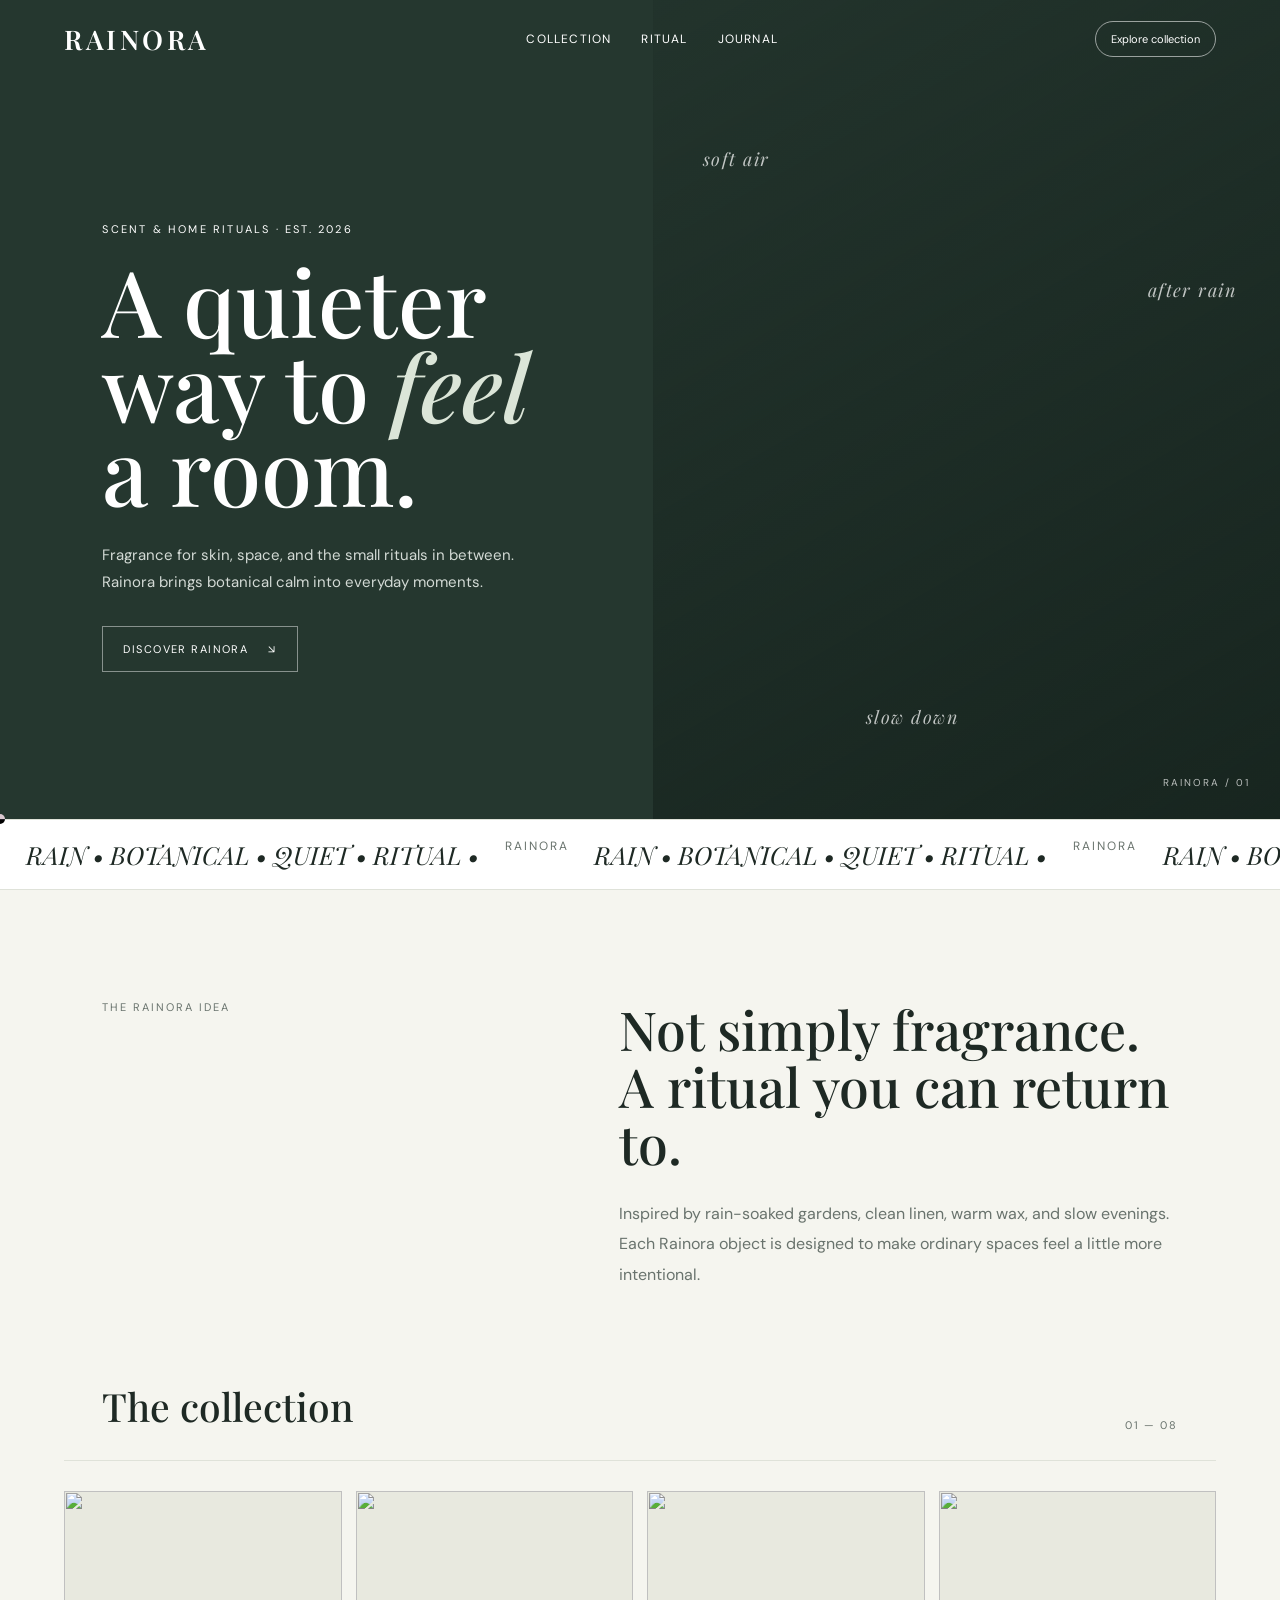
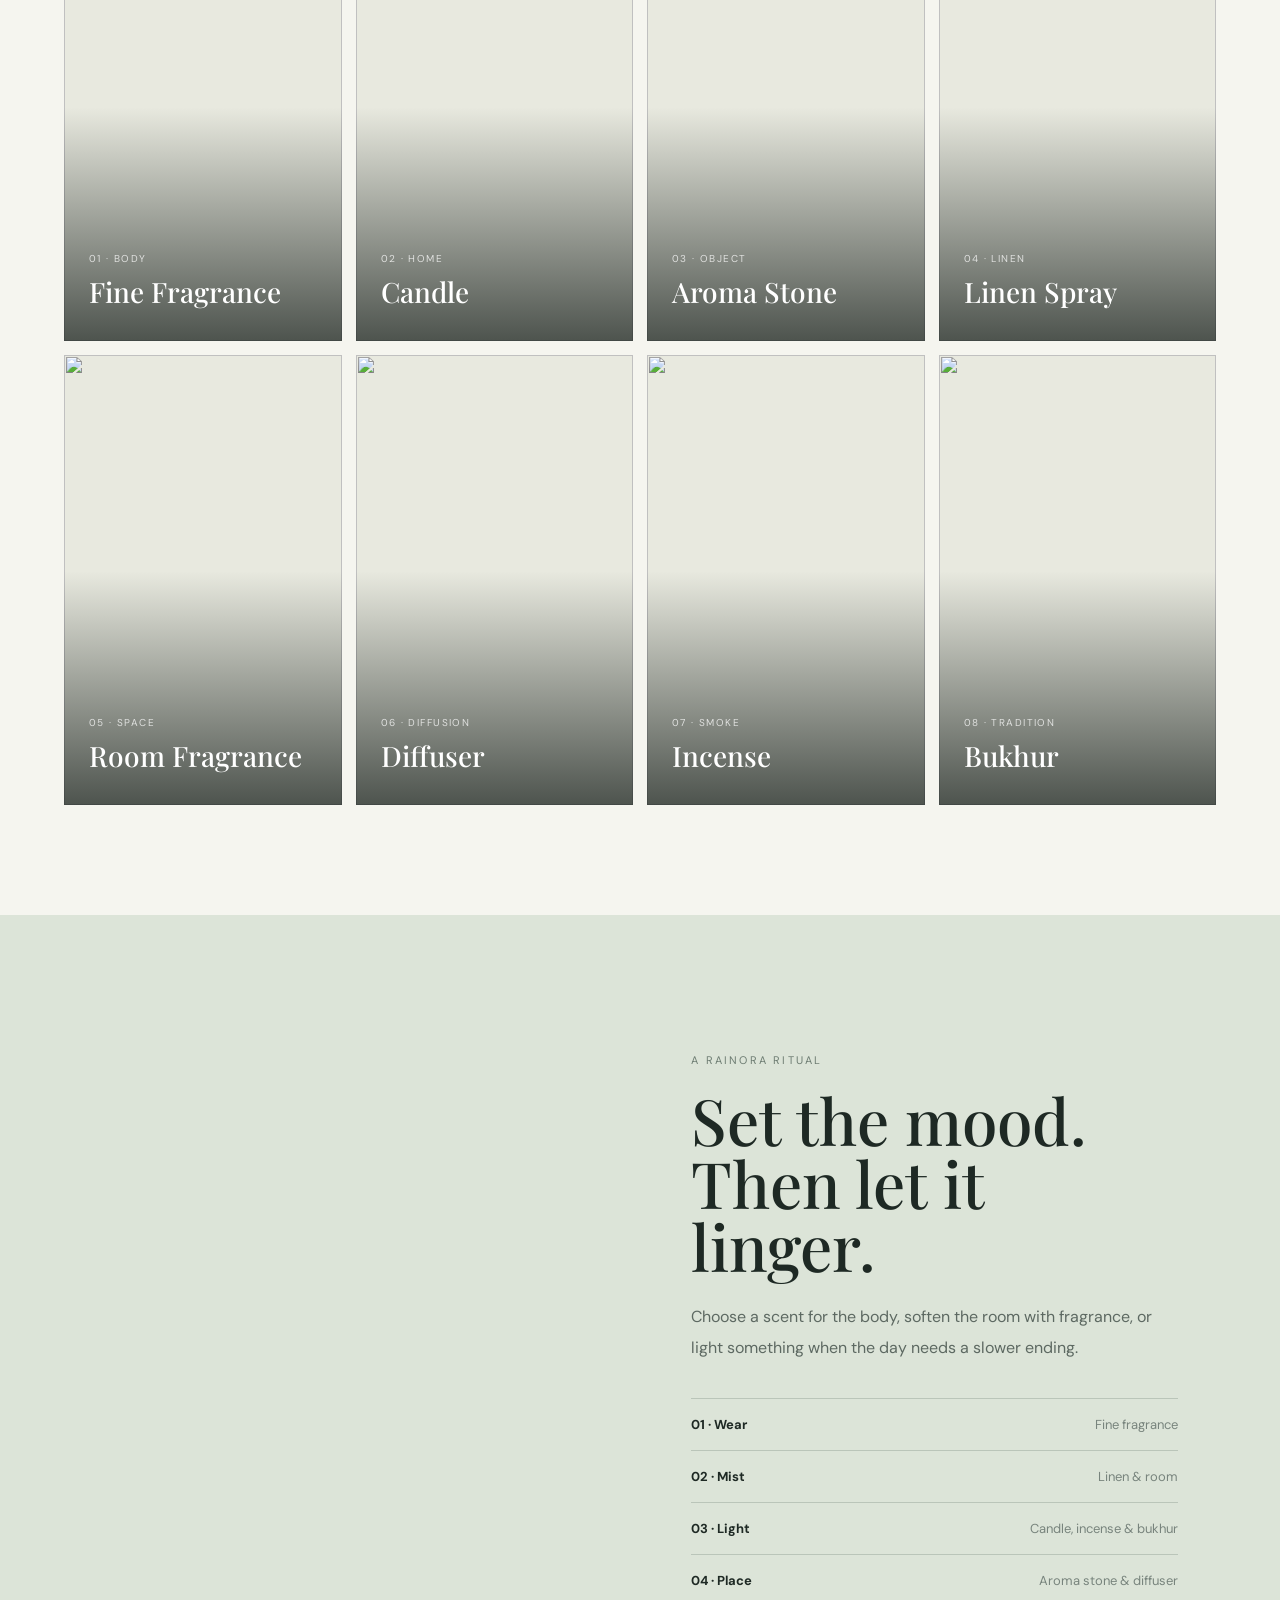
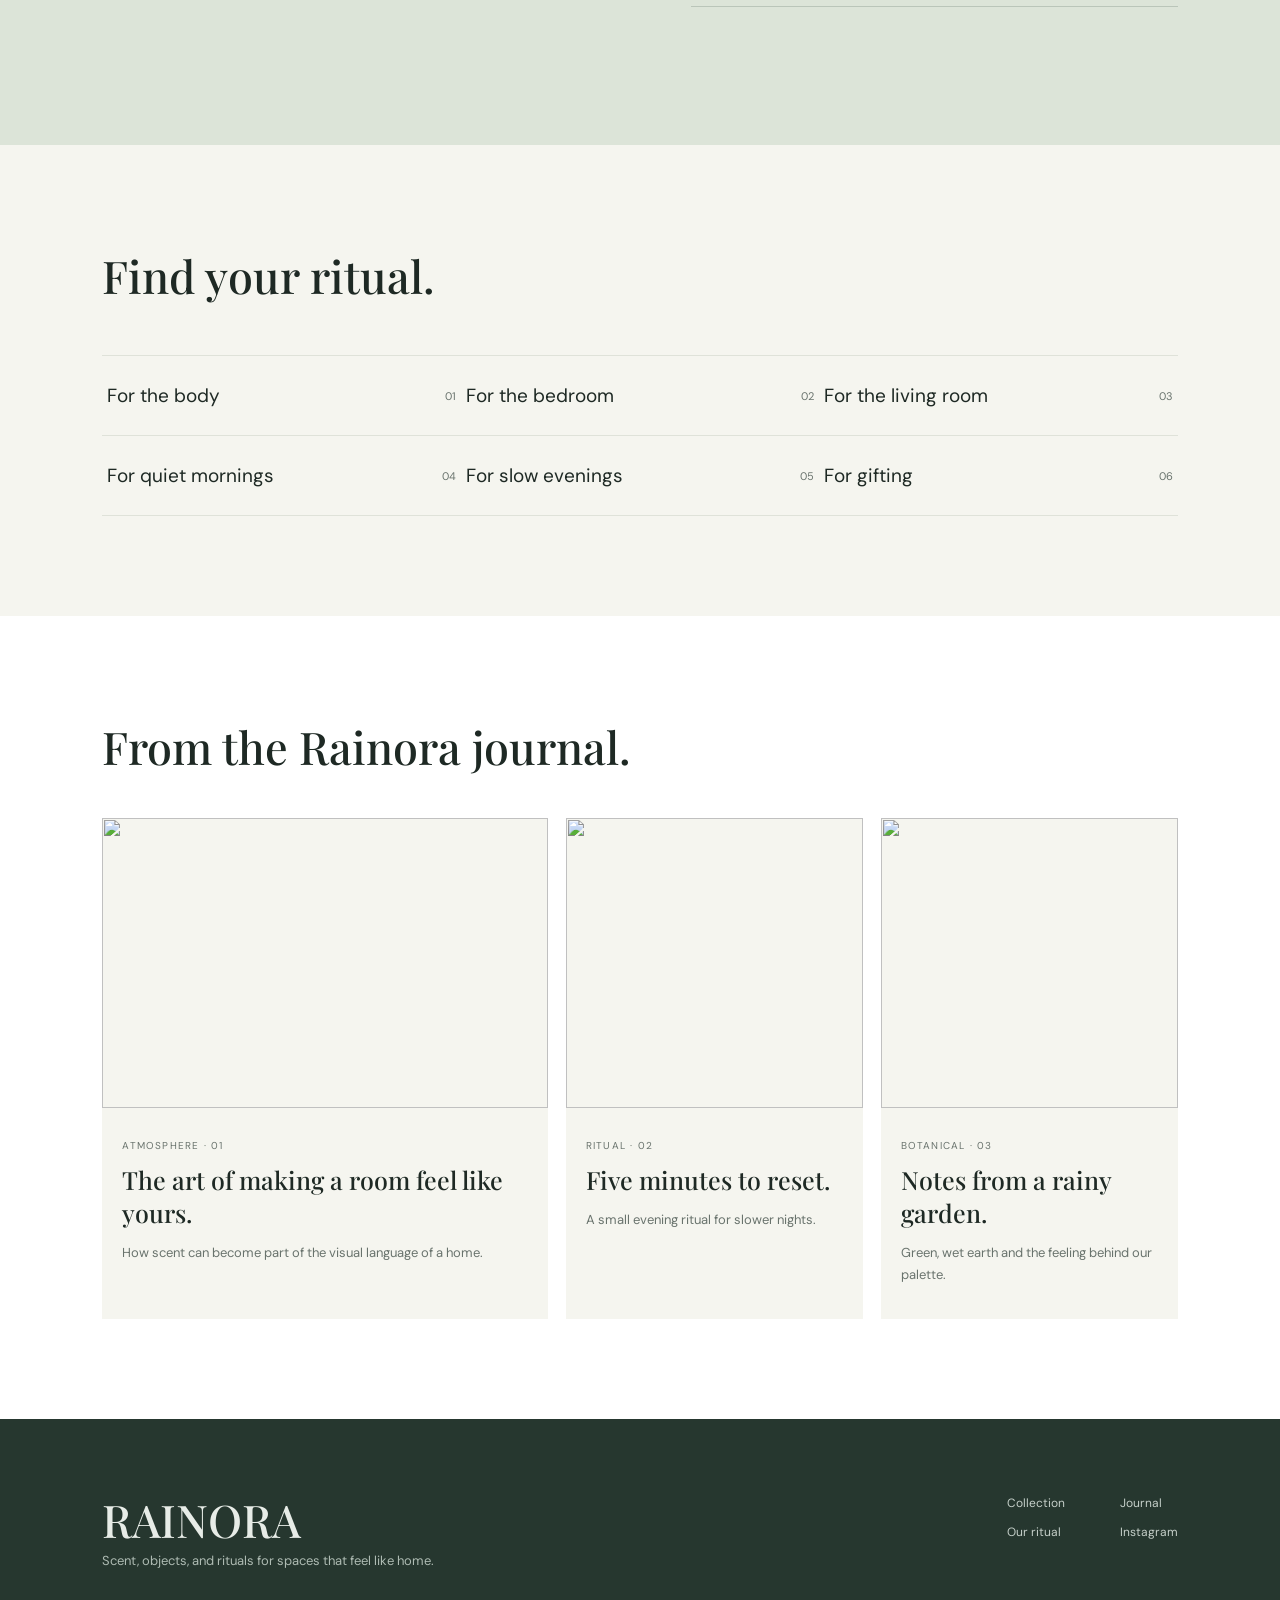
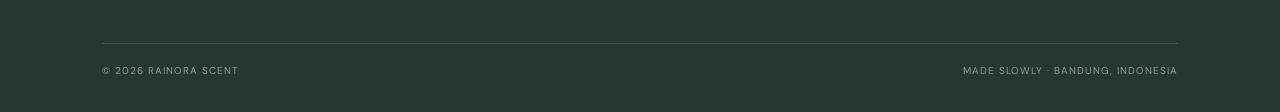
==== index.html @ 57d14a7c "Add playful scroll and reveal animations" ====
<!doctype html>
<html lang="id">
<head>
<meta charset="utf-8">
<meta name="viewport" content="width=device-width,initial-scale=1">
<title>RAINORA — Scent & Home Rituals</title>
<meta name="description" content="Rainora creates fragrance and home rituals inspired by rain, botanicals, and quiet moments.">
<link rel="preconnect" href="https://fonts.googleapis.com">
<link rel="preconnect" href="https://fonts.gstatic.com" crossorigin>
<link href="https://fonts.googleapis.com/css2?family=DM+Sans:wght@400;500;600&family=Playfair+Display:ital,wght@0,500;0,600;1,500&display=swap" rel="stylesheet">
<style>
:root{--ink:#1e2924;--muted:#69736d;--paper:#f5f5ef;--line:#dfe2d9;--sage:#dce4d8;--deep:#33463d}
*{box-sizing:border-box}html{scroll-behavior:smooth}body{margin:0;background:var(--paper);color:var(--ink);font-family:"DM Sans",sans-serif}a{color:inherit;text-decoration:none}.nav{height:78px;padding:0 5vw;display:flex;align-items:center;justify-content:space-between;position:absolute;top:0;width:100%;z-index:5;color:#fff}.logo{font:600 27px "Playfair Display",serif;letter-spacing:.13em}.links{display:flex;gap:30px;font-size:12px;letter-spacing:.1em;text-transform:uppercase}.bag{border:1px solid rgba(255,255,255,.55);padding:10px 15px;border-radius:999px;font-size:11px}.hero{min-height:91vh;display:grid;grid-template-columns:1.02fr .98fr;background:#25372f;color:#fff;overflow:hidden}.hero-copy{padding:155px 8vw 80px;display:flex;flex-direction:column;justify-content:center;position:relative}.eyebrow{font-size:11px;letter-spacing:.2em;text-transform:uppercase;opacity:.7;margin-bottom:22px}.hero h1{font:500 clamp(52px,7.2vw,108px)/.92 "Playfair Display",serif;margin:0;max-width:760px}.hero h1 em{font-style:italic;color:#dbe5d8}.hero p{max-width:450px;color:#d3dad5;line-height:1.8;font-size:15px;margin:30px 0}.cta{display:inline-flex;align-items:center;gap:20px;width:max-content;padding:15px 20px;border:1px solid rgba(255,255,255,.45);font-size:11px;letter-spacing:.13em;text-transform:uppercase}.hero-art{min-height:650px;background:linear-gradient(150deg,rgba(18,30,25,.15),rgba(18,30,25,.7)),url("https://images.unsplash.com/photo-1515377905703-c4788e51af15?auto=format&fit=crop&w=1400&q=85") center/cover;position:relative}.hero-art:after{content:"RAINORA / 01";position:absolute;right:30px;bottom:30px;font-size:10px;letter-spacing:.2em;opacity:.7}.intro{padding:110px 8vw 90px;display:grid;grid-template-columns:1fr 1.35fr;gap:8vw}.intro .label{font-size:11px;letter-spacing:.18em;text-transform:uppercase;color:var(--muted)}.intro h2{font:500 clamp(35px,4.2vw,61px)/1.06 "Playfair Display",serif;margin:0}.intro p{font-size:16px;line-height:1.9;color:var(--muted);max-width:650px;margin:28px 0 0}.products{padding:0 5vw 110px}.section-head{display:flex;justify-content:space-between;align-items:end;padding:0 3vw 28px;border-bottom:1px solid var(--line);margin-bottom:30px}.section-head h2{font:500 39px "Playfair Display",serif;margin:0}.section-head span{font-size:11px;color:var(--muted);letter-spacing:.15em;text-transform:uppercase}.grid{display:grid;grid-template-columns:repeat(4,1fr);gap:14px}.card{min-height:450px;position:relative;overflow:hidden;background:#e8e9df}.card img{width:100%;height:100%;object-fit:cover;display:block;transition:transform .6s}.card:hover img{transform:scale(1.04)}.card .shade{position:absolute;inset:0;background:linear-gradient(transparent 48%,rgba(18,26,22,.72))}.card-info{position:absolute;bottom:0;padding:25px;color:#fff;width:100%}.card-info small{font-size:10px;letter-spacing:.14em;text-transform:uppercase;opacity:.75}.card-info h3{font:500 28px "Playfair Display",serif;margin:6px 0}.ritual{background:var(--sage);padding:115px 8vw;display:grid;grid-template-columns:1fr 1fr;gap:8vw;align-items:center}.ritual-art{height:600px;background:url("https://images.unsplash.com/photo-1603006905003-be475563bc59?auto=format&fit=crop&w=1100&q=85") center/cover}.ritual-copy .eyebrow{color:var(--deep);opacity:.65}.ritual h2{font:500 clamp(42px,5vw,70px)/.98 "Playfair Display",serif;margin:0 0 25px}.ritual p{color:#5d6962;line-height:1.9;max-width:470px}.ritual-list{margin-top:35px;border-top:1px solid rgba(51,70,61,.2)}.ritual-list div{display:flex;justify-content:space-between;padding:17px 0;border-bottom:1px solid rgba(51,70,61,.2);font-size:13px}.ritual-list span{color:#78847d}.categories{padding:100px 8vw}.categories h2{font:500 45px "Playfair Display",serif;margin:0 0 50px}.catgrid{display:grid;grid-template-columns:repeat(3,1fr);border-top:1px solid var(--line)}.cat{padding:27px 5px;border-bottom:1px solid var(--line);font-size:19px;display:flex;justify-content:space-between}.cat small{font:11px "DM Sans";color:var(--muted);align-self:center}.journal{padding:100px 8vw;background:#fff}.journal h2{font:500 45px "Playfair Display",serif;margin:0 0 42px}.stories{display:grid;grid-template-columns:1.5fr 1fr 1fr;gap:18px}.story{background:var(--paper)}.story img{width:100%;height:290px;object-fit:cover}.story div{padding:20px}.story small{color:var(--muted);font-size:10px;letter-spacing:.12em;text-transform:uppercase}.story h3{font:500 25px "Playfair Display",serif;margin:9px 0}.story p{font-size:13px;line-height:1.7;color:var(--muted)}footer{background:#26372f;color:#e7ece7;padding:70px 8vw 35px}.foot-top{display:flex;justify-content:space-between;gap:30px}.foot-logo{font:500 45px "Playfair Display",serif}.foot-note{max-width:360px;color:#aebbb3;font-size:13px;line-height:1.8}.foot-links{display:flex;gap:55px;font-size:12px;line-height:2.4;color:#c6d0ca}.copyright{border-top:1px solid rgba(255,255,255,.15);margin-top:70px;padding-top:20px;color:#8e9d95;font-size:10px;letter-spacing:.1em;text-transform:uppercase;display:flex;justify-content:space-between}
@media(max-width:850px){.links{display:none}.hero{grid-template-columns:1fr}.hero-art{min-height:50vh}.hero-copy{padding:130px 7vw 70px}.intro,.ritual{grid-template-columns:1fr;gap:45px}.grid{grid-template-columns:1fr 1fr}.card{min-height:390px}.ritual{padding:80px 7vw}.ritual-art{height:430px}.catgrid{grid-template-columns:1fr 1fr}.stories{grid-template-columns:1fr}.foot-top{flex-direction:column}.copyright{flex-direction:column;gap:8px}}
@media(max-width:520px){.grid,.catgrid{grid-template-columns:1fr}.card{min-height:470px}.hero h1{font-size:57px}.intro{padding:80px 7vw}.products,.categories,.journal{padding-left:7vw;padding-right:7vw}.section-head h2,.categories h2,.journal h2{font-size:34px}}

/* motion layer */
body{overflow-x:hidden}
.reveal{opacity:0;transform:translateY(55px);transition:opacity .9s cubic-bezier(.22,1,.36,1),transform 1s cubic-bezier(.22,1,.36,1)}
.reveal.is-visible{opacity:1;transform:none}
.hero-copy>*{opacity:0;transform:translateY(35px)}
.hero-copy.is-loaded>*{opacity:1;transform:none;transition:opacity 1s cubic-bezier(.22,1,.36,1),transform 1s cubic-bezier(.22,1,.36,1)}
.hero-copy.is-loaded .eyebrow{transition-delay:.05s}.hero-copy.is-loaded h1{transition-delay:.15s}.hero-copy.is-loaded p{transition-delay:.28s}.hero-copy.is-loaded .cta{transition-delay:.4s}
.hero-art{transform:scale(1.08);transition:transform 1.8s cubic-bezier(.16,1,.3,1)}
.hero-art.is-loaded{transform:scale(1)}
.hero-art:before{content:"";position:absolute;inset:0;background:var(--deep);transform:translateY(0);z-index:2;transition:transform 1.2s cubic-bezier(.77,0,.18,1)}
.hero-art.is-loaded:before{transform:translateY(-100%)}
.float-word{position:absolute;z-index:3;font:italic 18px "Playfair Display",serif;letter-spacing:.08em;opacity:.72;pointer-events:none;animation:drift 7s ease-in-out infinite}
.float-word.one{left:8%;top:18%}.float-word.two{right:7%;top:34%;animation-delay:-2.2s}.float-word.three{left:34%;bottom:11%;animation-delay:-4s}
@keyframes drift{0%,100%{transform:translate3d(0,0,0) rotate(-4deg)}50%{transform:translate3d(14px,-18px,0) rotate(4deg)}}
.section-head,.categories h2,.journal h2{will-change:transform}
.card{transition:transform .6s cubic-bezier(.22,1,.36,1)}
.card:hover{transform:translateY(-8px) rotate(-.35deg)}
.card:nth-child(2n):hover{transform:translateY(-8px) rotate(.35deg)}
.card-info h3{transition:transform .5s cubic-bezier(.22,1,.36,1)}.card:hover .card-info h3{transform:translateX(7px)}
.marquee{overflow:hidden;white-space:nowrap;border-top:1px solid var(--line);border-bottom:1px solid var(--line);padding:18px 0;background:#fff}
.marquee-track{display:inline-flex;min-width:max-content;animation:marquee 24s linear infinite}
.marquee span{font:italic 25px "Playfair Display",serif;padding:0 26px}
.marquee b{font:12px "DM Sans";letter-spacing:.16em;color:var(--muted)}
@keyframes marquee{to{transform:translateX(-50%)}}
.cursor-dot{position:fixed;width:10px;height:10px;border-radius:50%;background:#fff;mix-blend-mode:difference;pointer-events:none;z-index:9999;transform:translate(-50%,-50%);transition:width .2s,height .2s;display:none}
@media(min-width:900px){.cursor-dot{display:block}}
@media(prefers-reduced-motion:reduce){*,*:before,*:after{animation-duration:.01ms!important;animation-iteration-count:1!important;scroll-behavior:auto!important;transition-duration:.01ms!important}}
</style>
</head>
<body>
<header class="nav">
<a class="logo" href="#">RAINORA</a>
<nav class="links"><a href="#collection">Collection</a><a href="#ritual">Ritual</a><a href="#journal">Journal</a></nav>
<a class="bag" href="#collection">Explore collection</a>
</header>

<main>
<section class="hero">
<div class="hero-copy">
<div class="eyebrow">Scent & Home Rituals · Est. 2026</div>
<h1>A quieter way to <em>feel</em> a room.</h1>
<p>Fragrance for skin, space, and the small rituals in between. Rainora brings botanical calm into everyday moments.</p>
<a class="cta" href="#collection">Discover Rainora <span>↘</span></a>
</div>
<div class="hero-art"><span class="float-word one">soft air</span><span class="float-word two">after rain</span><span class="float-word three">slow down</span></div>
</section>

<div class="cursor-dot"></div>
<div class="marquee"><div class="marquee-track"><span>RAIN • BOTANICAL • QUIET • RITUAL • </span><b>RAINORA</b><span>RAIN • BOTANICAL • QUIET • RITUAL • </span><b>RAINORA</b><span>RAIN • BOTANICAL • QUIET • RITUAL • </span><b>RAINORA</b></div></div>
<section class="intro reveal">
<div class="label">The Rainora idea</div>
<div>
<h2>Not simply fragrance. A ritual you can return to.</h2>
<p>Inspired by rain-soaked gardens, clean linen, warm wax, and slow evenings. Each Rainora object is designed to make ordinary spaces feel a little more intentional.</p>
</div>
</section>

<section class="products reveal" id="collection">
<div class="section-head"><h2>The collection</h2><span>01 — 08</span></div>
<div class="grid">
<article class="card"><img src="https://images.unsplash.com/photo-1594035910387-fea47794261f?auto=format&fit=crop&w=900&q=85"><div class="shade"></div><div class="card-info"><small>01 · Body</small><h3>Fine Fragrance</h3></div></article>
<article class="card"><img src="https://images.unsplash.com/photo-1603006905003-be475563bc59?auto=format&fit=crop&w=900&q=85"><div class="shade"></div><div class="card-info"><small>02 · Home</small><h3>Candle</h3></div></article>
<article class="card"><img src="https://images.unsplash.com/photo-1602523961358-f9f03dd557db?auto=format&fit=crop&w=900&q=85"><div class="shade"></div><div class="card-info"><small>03 · Object</small><h3>Aroma Stone</h3></div></article>
<article class="card"><img src="https://images.unsplash.com/photo-1608571423902-eed4a5ad8108?auto=format&fit=crop&w=900&q=85"><div class="shade"></div><div class="card-info"><small>04 · Linen</small><h3>Linen Spray</h3></div></article>
<article class="card"><img src="https://images.unsplash.com/photo-1618221195710-dd6b41faaea6?auto=format&fit=crop&w=900&q=85"><div class="shade"></div><div class="card-info"><small>05 · Space</small><h3>Room Fragrance</h3></div></article>
<article class="card"><img src="https://images.unsplash.com/photo-1603905179139-db12ab535f4a?auto=format&fit=crop&w=900&q=85"><div class="shade"></div><div class="card-info"><small>06 · Diffusion</small><h3>Diffuser</h3></div></article>
<article class="card"><img src="https://images.unsplash.com/photo-1602874801006-e26d7c95b8a6?auto=format&fit=crop&w=900&q=85"><div class="shade"></div><div class="card-info"><small>07 · Smoke</small><h3>Incense</h3></div></article>
<article class="card"><img src="https://images.unsplash.com/photo-1603905179139-db12ab535f4a?auto=format&fit=crop&w=900&q=85"><div class="shade"></div><div class="card-info"><small>08 · Tradition</small><h3>Bukhur</h3></div></article>
</div>
</section>

<section class="ritual reveal" id="ritual">
<div class="ritual-art"></div>
<div class="ritual-copy">
<div class="eyebrow">A Rainora ritual</div>
<h2>Set the mood. Then let it linger.</h2>
<p>Choose a scent for the body, soften the room with fragrance, or light something when the day needs a slower ending.</p>
<div class="ritual-list">
<div><strong>01 · Wear</strong><span>Fine fragrance</span></div>
<div><strong>02 · Mist</strong><span>Linen & room</span></div>
<div><strong>03 · Light</strong><span>Candle, incense & bukhur</span></div>
<div><strong>04 · Place</strong><span>Aroma stone & diffuser</span></div>
</div>
</div>
</section>

<section class="categories reveal">
<h2>Find your ritual.</h2>
<div class="catgrid">
<a class="cat" href="#collection">For the body <small>01</small></a>
<a class="cat" href="#collection">For the bedroom <small>02</small></a>
<a class="cat" href="#collection">For the living room <small>03</small></a>
<a class="cat" href="#collection">For quiet mornings <small>04</small></a>
<a class="cat" href="#collection">For slow evenings <small>05</small></a>
<a class="cat" href="#collection">For gifting <small>06</small></a>
</div>
</section>

<section class="journal reveal" id="journal">
<h2>From the Rainora journal.</h2>
<div class="stories">
<article class="story"><img src="https://images.unsplash.com/photo-1494438639946-1ebd1d20bf85?auto=format&fit=crop&w=1100&q=85"><div><small>Atmosphere · 01</small><h3>The art of making a room feel like yours.</h3><p>How scent can become part of the visual language of a home.</p></div></article>
<article class="story"><img src="https://images.unsplash.com/photo-1513506003901-1e6a229e2d15?auto=format&fit=crop&w=800&q=85"><div><small>Ritual · 02</small><h3>Five minutes to reset.</h3><p>A small evening ritual for slower nights.</p></div></article>
<article class="story"><img src="https://images.unsplash.com/photo-1519710164239-da123dc03ef4?auto=format&fit=crop&w=800&q=85"><div><small>Botanical · 03</small><h3>Notes from a rainy garden.</h3><p>Green, wet earth and the feeling behind our palette.</p></div></article>
</div>
</section>
</main>

<footer>
<div class="foot-top">
<div><div class="foot-logo">RAINORA</div><div class="foot-note">Scent, objects, and rituals for spaces that feel like home.</div></div>
<div class="foot-links"><div><a href="#collection">Collection</a><br><a href="#ritual">Our ritual</a></div><div><a href="#journal">Journal</a><br><a href="#">Instagram</a></div></div>
</div>
<div class="copyright"><span>© 2026 Rainora Scent</span><span>Made slowly · Bandung, Indonesia</span></div>
</footer>
<script>
const heroCopy=document.querySelector('.hero-copy'),heroArt=document.querySelector('.hero-art');
requestAnimationFrame(()=>{heroCopy.classList.add('is-loaded');heroArt.classList.add('is-loaded')});
const observer=new IntersectionObserver(entries=>entries.forEach(e=>{if(e.isIntersecting){e.target.classList.add('is-visible');observer.unobserve(e.target)}}),{threshold:.14});
document.querySelectorAll('.reveal').forEach(el=>observer.observe(el));
const dot=document.querySelector('.cursor-dot');
if(dot){window.addEventListener('pointermove',e=>{dot.style.left=e.clientX+'px';dot.style.top=e.clientY+'px'});document.querySelectorAll('a,.card').forEach(el=>{el.addEventListener('mouseenter',()=>{dot.style.width='28px';dot.style.height='28px'});el.addEventListener('mouseleave',()=>{dot.style.width='10px';dot.style.height='10px'})})}
const hero=document.querySelector('.hero');
window.addEventListener('scroll',()=>{const y=Math.min(window.scrollY,700);hero.style.backgroundPosition='center '+(y*.08)+'px';document.querySelectorAll('.hero-art').forEach(el=>el.style.backgroundPosition='center '+(50+y*.025)+'%')},{passive:true});
</script></body>
</html>
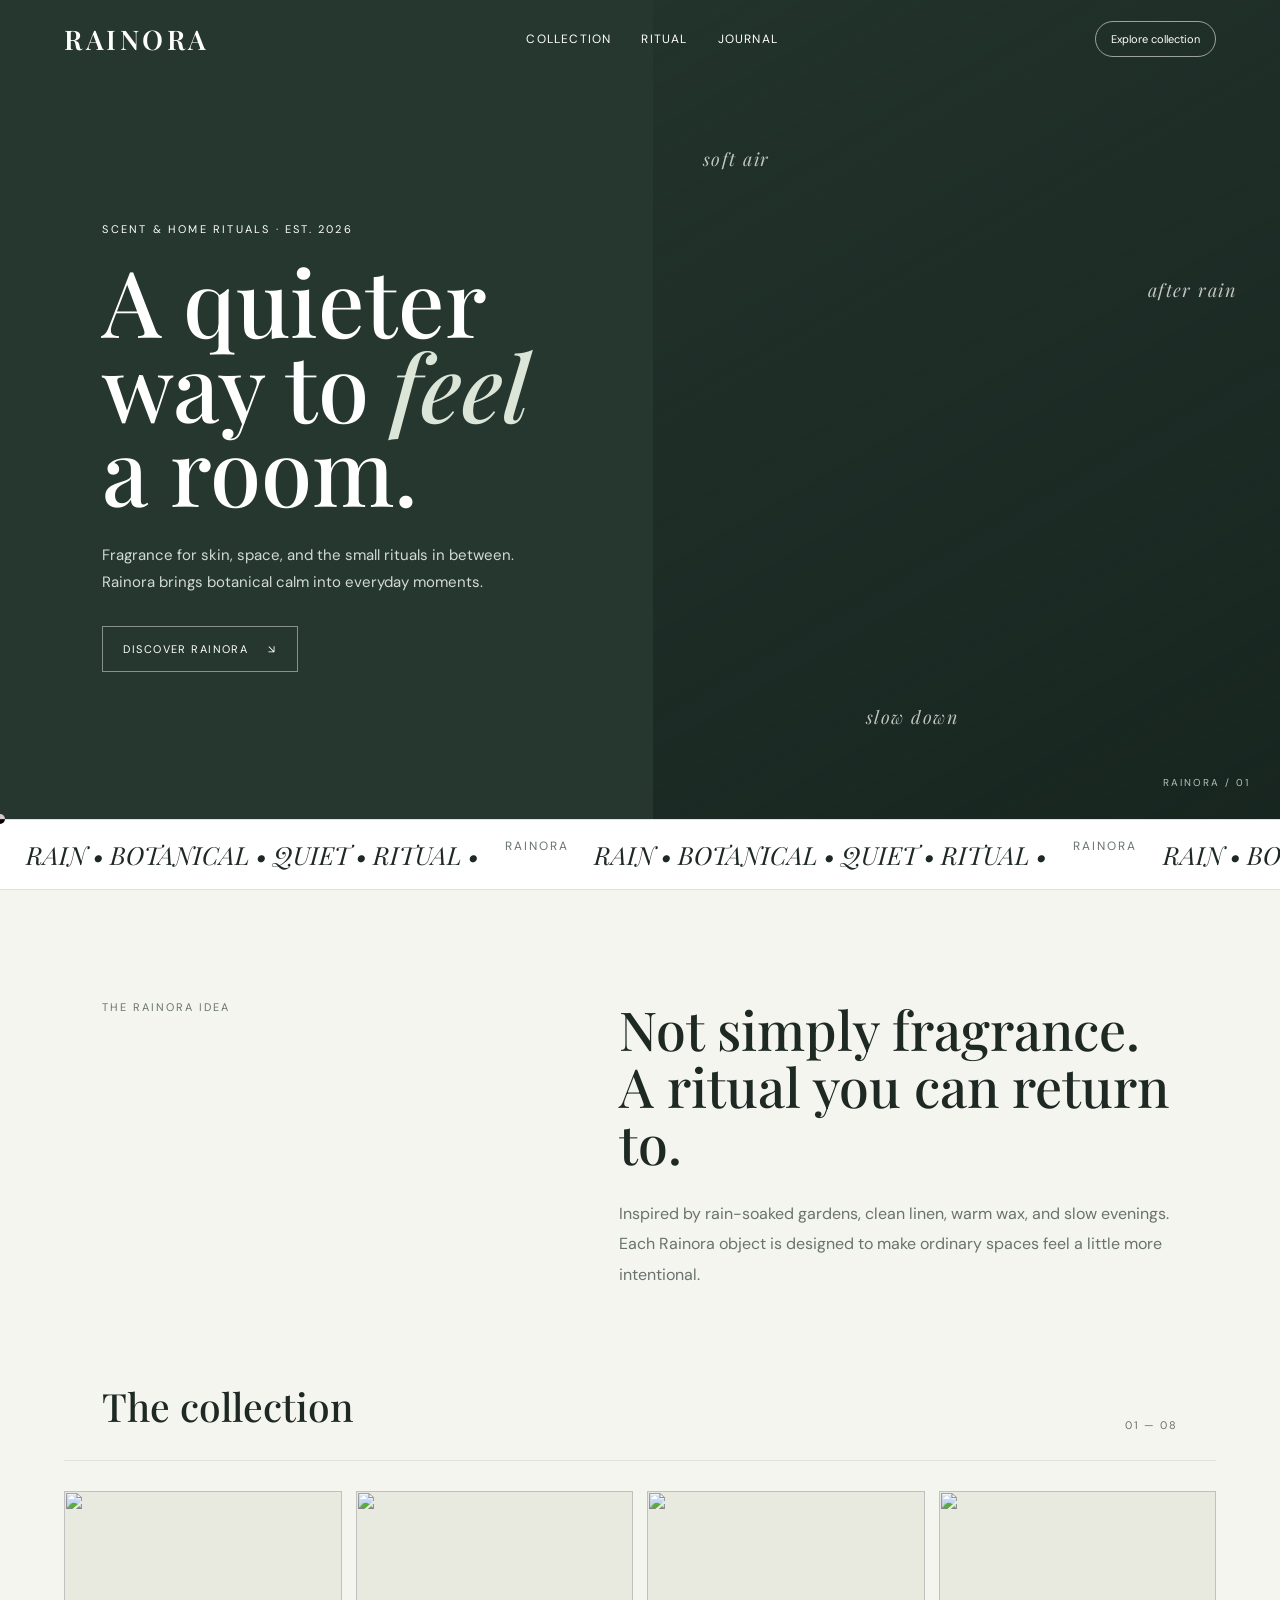
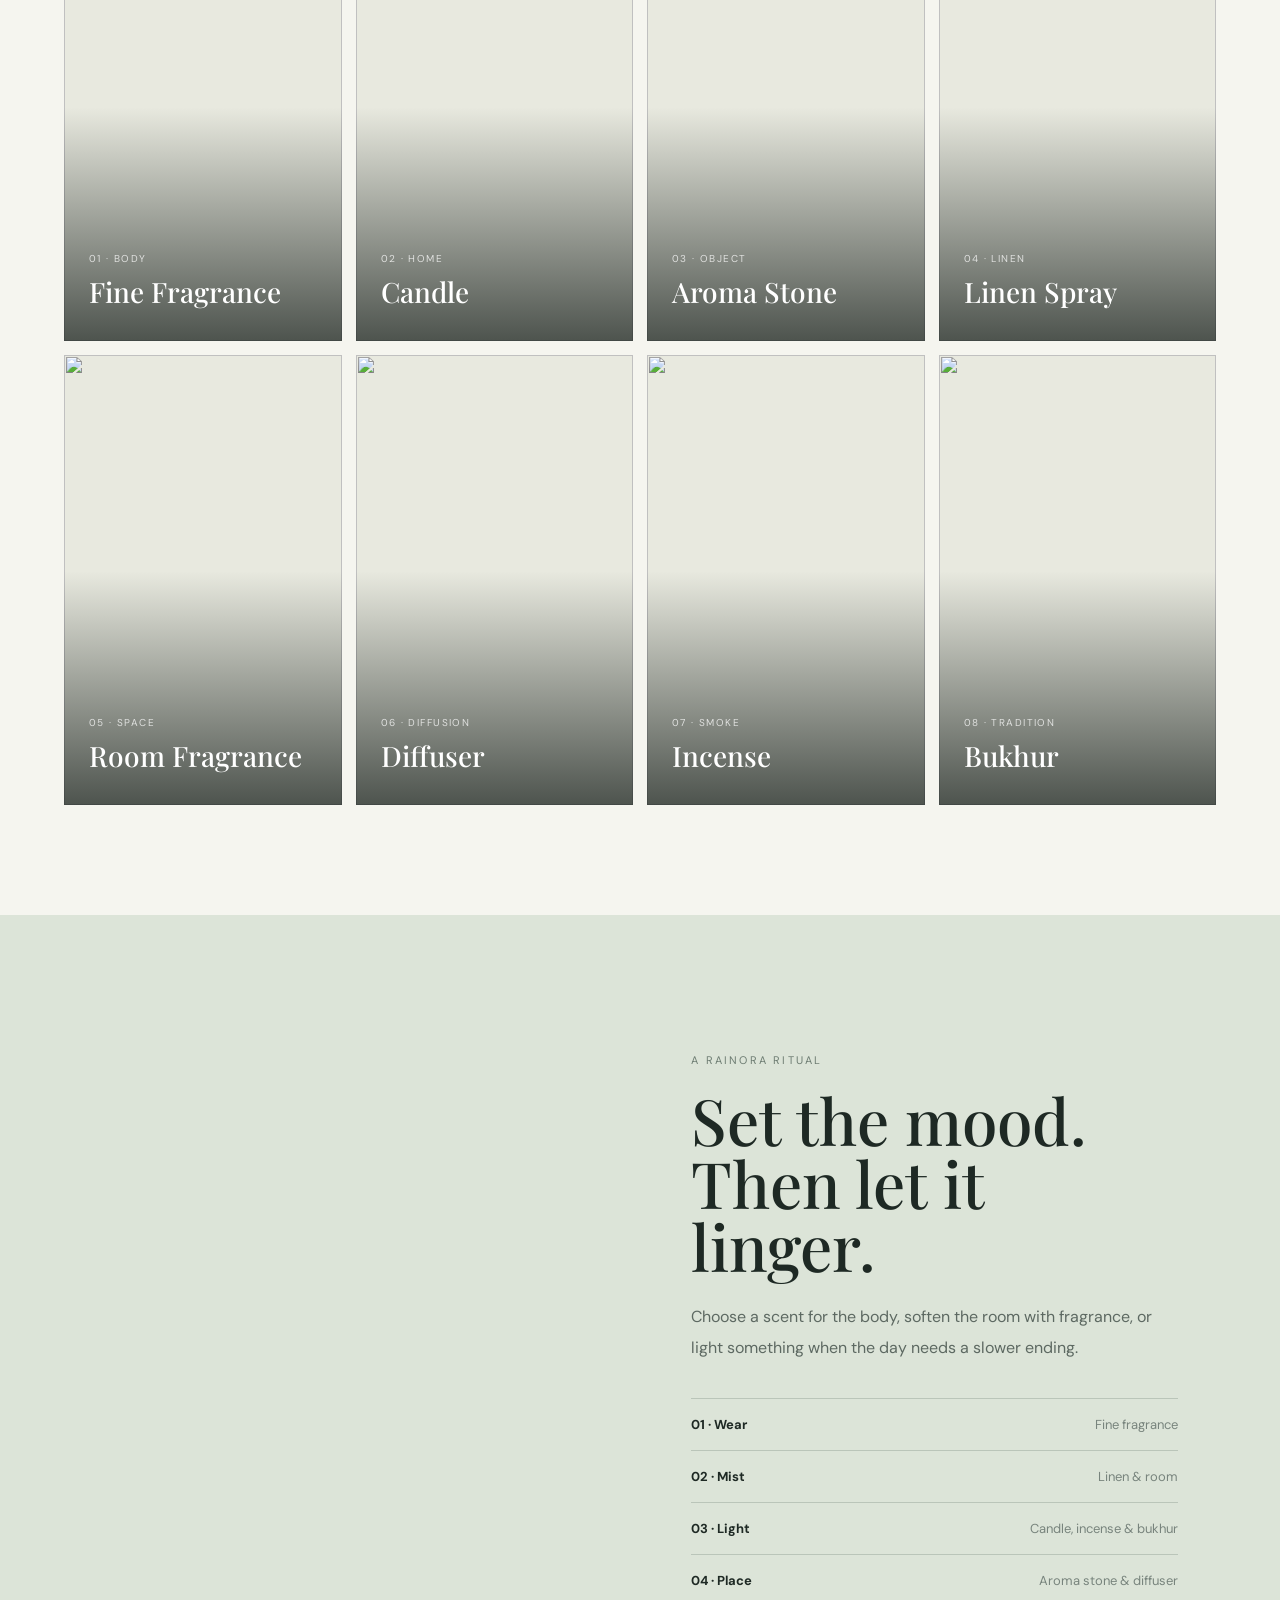
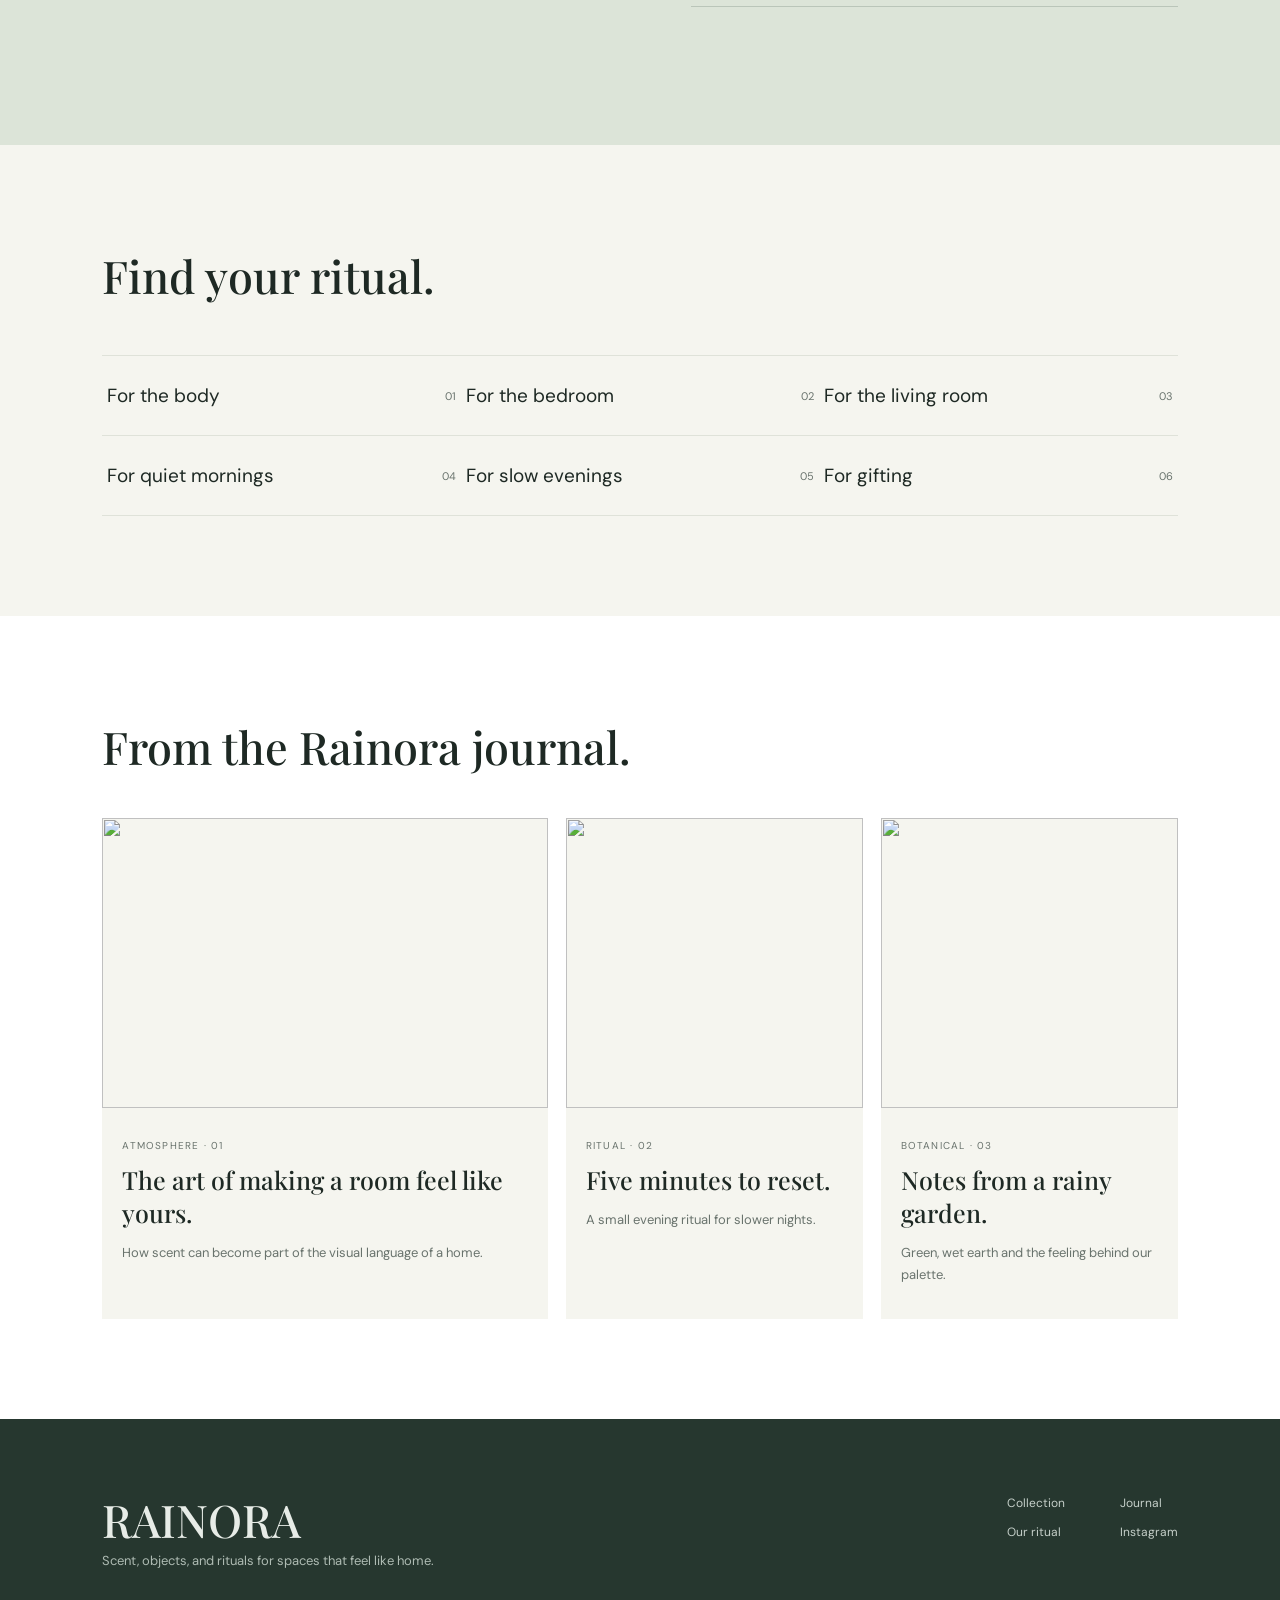
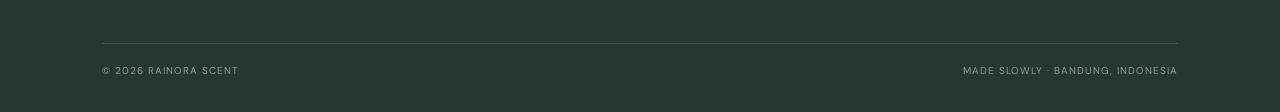
==== commit fbd9b9d5: "Link homepage to collection page" ====
--- a/index.html
+++ b/index.html
@@ -5,138 +5,38 @@
 <meta name="viewport" content="width=device-width,initial-scale=1">
 <title>RAINORA — Scent & Home Rituals</title>
 <meta name="description" content="Rainora creates fragrance and home rituals inspired by rain, botanicals, and quiet moments.">
-<link rel="preconnect" href="https://fonts.googleapis.com">
-<link rel="preconnect" href="https://fonts.gstatic.com" crossorigin>
+<link rel="preconnect" href="https://fonts.googleapis.com"><link rel="preconnect" href="https://fonts.gstatic.com" crossorigin>
 <link href="https://fonts.googleapis.com/css2?family=DM+Sans:wght@400;500;600&family=Playfair+Display:ital,wght@0,500;0,600;1,500&display=swap" rel="stylesheet">
 <style>
 :root{--ink:#1e2924;--muted:#69736d;--paper:#f5f5ef;--line:#dfe2d9;--sage:#dce4d8;--deep:#33463d}
-*{box-sizing:border-box}html{scroll-behavior:smooth}body{margin:0;background:var(--paper);color:var(--ink);font-family:"DM Sans",sans-serif}a{color:inherit;text-decoration:none}.nav{height:78px;padding:0 5vw;display:flex;align-items:center;justify-content:space-between;position:absolute;top:0;width:100%;z-index:5;color:#fff}.logo{font:600 27px "Playfair Display",serif;letter-spacing:.13em}.links{display:flex;gap:30px;font-size:12px;letter-spacing:.1em;text-transform:uppercase}.bag{border:1px solid rgba(255,255,255,.55);padding:10px 15px;border-radius:999px;font-size:11px}.hero{min-height:91vh;display:grid;grid-template-columns:1.02fr .98fr;background:#25372f;color:#fff;overflow:hidden}.hero-copy{padding:155px 8vw 80px;display:flex;flex-direction:column;justify-content:center;position:relative}.eyebrow{font-size:11px;letter-spacing:.2em;text-transform:uppercase;opacity:.7;margin-bottom:22px}.hero h1{font:500 clamp(52px,7.2vw,108px)/.92 "Playfair Display",serif;margin:0;max-width:760px}.hero h1 em{font-style:italic;color:#dbe5d8}.hero p{max-width:450px;color:#d3dad5;line-height:1.8;font-size:15px;margin:30px 0}.cta{display:inline-flex;align-items:center;gap:20px;width:max-content;padding:15px 20px;border:1px solid rgba(255,255,255,.45);font-size:11px;letter-spacing:.13em;text-transform:uppercase}.hero-art{min-height:650px;background:linear-gradient(150deg,rgba(18,30,25,.15),rgba(18,30,25,.7)),url("https://images.unsplash.com/photo-1515377905703-c4788e51af15?auto=format&fit=crop&w=1400&q=85") center/cover;position:relative}.hero-art:after{content:"RAINORA / 01";position:absolute;right:30px;bottom:30px;font-size:10px;letter-spacing:.2em;opacity:.7}.intro{padding:110px 8vw 90px;display:grid;grid-template-columns:1fr 1.35fr;gap:8vw}.intro .label{font-size:11px;letter-spacing:.18em;text-transform:uppercase;color:var(--muted)}.intro h2{font:500 clamp(35px,4.2vw,61px)/1.06 "Playfair Display",serif;margin:0}.intro p{font-size:16px;line-height:1.9;color:var(--muted);max-width:650px;margin:28px 0 0}.products{padding:0 5vw 110px}.section-head{display:flex;justify-content:space-between;align-items:end;padding:0 3vw 28px;border-bottom:1px solid var(--line);margin-bottom:30px}.section-head h2{font:500 39px "Playfair Display",serif;margin:0}.section-head span{font-size:11px;color:var(--muted);letter-spacing:.15em;text-transform:uppercase}.grid{display:grid;grid-template-columns:repeat(4,1fr);gap:14px}.card{min-height:450px;position:relative;overflow:hidden;background:#e8e9df}.card img{width:100%;height:100%;object-fit:cover;display:block;transition:transform .6s}.card:hover img{transform:scale(1.04)}.card .shade{position:absolute;inset:0;background:linear-gradient(transparent 48%,rgba(18,26,22,.72))}.card-info{position:absolute;bottom:0;padding:25px;color:#fff;width:100%}.card-info small{font-size:10px;letter-spacing:.14em;text-transform:uppercase;opacity:.75}.card-info h3{font:500 28px "Playfair Display",serif;margin:6px 0}.ritual{background:var(--sage);padding:115px 8vw;display:grid;grid-template-columns:1fr 1fr;gap:8vw;align-items:center}.ritual-art{height:600px;background:url("https://images.unsplash.com/photo-1603006905003-be475563bc59?auto=format&fit=crop&w=1100&q=85") center/cover}.ritual-copy .eyebrow{color:var(--deep);opacity:.65}.ritual h2{font:500 clamp(42px,5vw,70px)/.98 "Playfair Display",serif;margin:0 0 25px}.ritual p{color:#5d6962;line-height:1.9;max-width:470px}.ritual-list{margin-top:35px;border-top:1px solid rgba(51,70,61,.2)}.ritual-list div{display:flex;justify-content:space-between;padding:17px 0;border-bottom:1px solid rgba(51,70,61,.2);font-size:13px}.ritual-list span{color:#78847d}.categories{padding:100px 8vw}.categories h2{font:500 45px "Playfair Display",serif;margin:0 0 50px}.catgrid{display:grid;grid-template-columns:repeat(3,1fr);border-top:1px solid var(--line)}.cat{padding:27px 5px;border-bottom:1px solid var(--line);font-size:19px;display:flex;justify-content:space-between}.cat small{font:11px "DM Sans";color:var(--muted);align-self:center}.journal{padding:100px 8vw;background:#fff}.journal h2{font:500 45px "Playfair Display",serif;margin:0 0 42px}.stories{display:grid;grid-template-columns:1.5fr 1fr 1fr;gap:18px}.story{background:var(--paper)}.story img{width:100%;height:290px;object-fit:cover}.story div{padding:20px}.story small{color:var(--muted);font-size:10px;letter-spacing:.12em;text-transform:uppercase}.story h3{font:500 25px "Playfair Display",serif;margin:9px 0}.story p{font-size:13px;line-height:1.7;color:var(--muted)}footer{background:#26372f;color:#e7ece7;padding:70px 8vw 35px}.foot-top{display:flex;justify-content:space-between;gap:30px}.foot-logo{font:500 45px "Playfair Display",serif}.foot-note{max-width:360px;color:#aebbb3;font-size:13px;line-height:1.8}.foot-links{display:flex;gap:55px;font-size:12px;line-height:2.4;color:#c6d0ca}.copyright{border-top:1px solid rgba(255,255,255,.15);margin-top:70px;padding-top:20px;color:#8e9d95;font-size:10px;letter-spacing:.1em;text-transform:uppercase;display:flex;justify-content:space-between}
-@media(max-width:850px){.links{display:none}.hero{grid-template-columns:1fr}.hero-art{min-height:50vh}.hero-copy{padding:130px 7vw 70px}.intro,.ritual{grid-template-columns:1fr;gap:45px}.grid{grid-template-columns:1fr 1fr}.card{min-height:390px}.ritual{padding:80px 7vw}.ritual-art{height:430px}.catgrid{grid-template-columns:1fr 1fr}.stories{grid-template-columns:1fr}.foot-top{flex-direction:column}.copyright{flex-direction:column;gap:8px}}
-@media(max-width:520px){.grid,.catgrid{grid-template-columns:1fr}.card{min-height:470px}.hero h1{font-size:57px}.intro{padding:80px 7vw}.products,.categories,.journal{padding-left:7vw;padding-right:7vw}.section-head h2,.categories h2,.journal h2{font-size:34px}}
-
-/* motion layer */
-body{overflow-x:hidden}
-.reveal{opacity:0;transform:translateY(55px);transition:opacity .9s cubic-bezier(.22,1,.36,1),transform 1s cubic-bezier(.22,1,.36,1)}
-.reveal.is-visible{opacity:1;transform:none}
-.hero-copy>*{opacity:0;transform:translateY(35px)}
-.hero-copy.is-loaded>*{opacity:1;transform:none;transition:opacity 1s cubic-bezier(.22,1,.36,1),transform 1s cubic-bezier(.22,1,.36,1)}
-.hero-copy.is-loaded .eyebrow{transition-delay:.05s}.hero-copy.is-loaded h1{transition-delay:.15s}.hero-copy.is-loaded p{transition-delay:.28s}.hero-copy.is-loaded .cta{transition-delay:.4s}
-.hero-art{transform:scale(1.08);transition:transform 1.8s cubic-bezier(.16,1,.3,1)}
-.hero-art.is-loaded{transform:scale(1)}
-.hero-art:before{content:"";position:absolute;inset:0;background:var(--deep);transform:translateY(0);z-index:2;transition:transform 1.2s cubic-bezier(.77,0,.18,1)}
-.hero-art.is-loaded:before{transform:translateY(-100%)}
-.float-word{position:absolute;z-index:3;font:italic 18px "Playfair Display",serif;letter-spacing:.08em;opacity:.72;pointer-events:none;animation:drift 7s ease-in-out infinite}
-.float-word.one{left:8%;top:18%}.float-word.two{right:7%;top:34%;animation-delay:-2.2s}.float-word.three{left:34%;bottom:11%;animation-delay:-4s}
-@keyframes drift{0%,100%{transform:translate3d(0,0,0) rotate(-4deg)}50%{transform:translate3d(14px,-18px,0) rotate(4deg)}}
-.section-head,.categories h2,.journal h2{will-change:transform}
-.card{transition:transform .6s cubic-bezier(.22,1,.36,1)}
-.card:hover{transform:translateY(-8px) rotate(-.35deg)}
-.card:nth-child(2n):hover{transform:translateY(-8px) rotate(.35deg)}
-.card-info h3{transition:transform .5s cubic-bezier(.22,1,.36,1)}.card:hover .card-info h3{transform:translateX(7px)}
-.marquee{overflow:hidden;white-space:nowrap;border-top:1px solid var(--line);border-bottom:1px solid var(--line);padding:18px 0;background:#fff}
-.marquee-track{display:inline-flex;min-width:max-content;animation:marquee 24s linear infinite}
-.marquee span{font:italic 25px "Playfair Display",serif;padding:0 26px}
-.marquee b{font:12px "DM Sans";letter-spacing:.16em;color:var(--muted)}
-@keyframes marquee{to{transform:translateX(-50%)}}
-.cursor-dot{position:fixed;width:10px;height:10px;border-radius:50%;background:#fff;mix-blend-mode:difference;pointer-events:none;z-index:9999;transform:translate(-50%,-50%);transition:width .2s,height .2s;display:none}
-@media(min-width:900px){.cursor-dot{display:block}}
-@media(prefers-reduced-motion:reduce){*,*:before,*:after{animation-duration:.01ms!important;animation-iteration-count:1!important;scroll-behavior:auto!important;transition-duration:.01ms!important}}
+*{box-sizing:border-box}html{scroll-behavior:smooth}body{margin:0;background:var(--paper);color:var(--ink);font-family:"DM Sans",sans-serif}a{color:inherit;text-decoration:none}.nav{height:78px;padding:0 5vw;display:flex;align-items:center;justify-content:space-between;position:absolute;top:0;width:100%;z-index:5;color:#fff}.logo{font:600 27px "Playfair Display",serif;letter-spacing:.13em}.links{display:flex;gap:30px;font-size:12px;letter-spacing:.1em;text-transform:uppercase}.links a{position:relative}.links a:after{content:"";position:absolute;left:0;right:0;bottom:-7px;height:1px;background:currentColor;transform:scaleX(0);transform-origin:right;transition:transform .35s}.links a:hover:after{transform:scaleX(1);transform-origin:left}.bag{border:1px solid rgba(255,255,255,.55);padding:10px 15px;border-radius:999px;font-size:11px}.hero{min-height:91vh;display:grid;grid-template-columns:1.02fr .98fr;background:#25372f;color:#fff;overflow:hidden}.hero-copy{padding:155px 8vw 80px;display:flex;flex-direction:column;justify-content:center;position:relative}.eyebrow{font-size:11px;letter-spacing:.2em;text-transform:uppercase;opacity:.7;margin-bottom:22px}.hero h1{font:500 clamp(52px,7.2vw,108px)/.92 "Playfair Display",serif;margin:0;max-width:760px}.hero h1 em{font-style:italic;color:#dbe5d8}.hero p{max-width:450px;color:#d3dad5;line-height:1.8;font-size:15px;margin:30px 0}.cta{display:inline-flex;align-items:center;gap:20px;width:max-content;padding:15px 20px;border:1px solid rgba(255,255,255,.45);font-size:11px;letter-spacing:.13em;text-transform:uppercase}.hero-art{min-height:650px;background:linear-gradient(150deg,rgba(18,30,25,.15),rgba(18,30,25,.7)),url("https://images.unsplash.com/photo-1515377905703-c4788e51af15?auto=format&fit=crop&w=1400&q=85") center/cover;position:relative}.hero-art:after{content:"RAINORA / 01";position:absolute;right:30px;bottom:30px;font-size:10px;letter-spacing:.2em;opacity:.7}.intro{padding:110px 8vw 90px;display:grid;grid-template-columns:1fr 1.35fr;gap:8vw}.intro .label{font-size:11px;letter-spacing:.18em;text-transform:uppercase;color:var(--muted)}.intro h2{font:500 clamp(35px,4.2vw,61px)/1.06 "Playfair Display",serif;margin:0}.intro p{font-size:16px;line-height:1.9;color:var(--muted);max-width:650px;margin:28px 0 0}.products{padding:0 5vw 110px}.section-head{display:flex;justify-content:space-between;align-items:end;padding:0 3vw 28px;border-bottom:1px solid var(--line);margin-bottom:30px}.section-head h2{font:500 39px "Playfair Display",serif;margin:0}.section-head span{font-size:11px;color:var(--muted);letter-spacing:.15em;text-transform:uppercase}.grid{display:grid;grid-template-columns:repeat(4,1fr);gap:14px}.card{min-height:450px;position:relative;overflow:hidden;background:#e8e9df;cursor:pointer;transition:transform .6s cubic-bezier(.22,1,.36,1)}.card:hover{transform:translateY(-8px) rotate(-.35deg)}.card:nth-child(2n):hover{transform:translateY(-8px) rotate(.35deg)}.card img{width:100%;height:100%;object-fit:cover;display:block;transition:transform .6s}.card:hover img{transform:scale(1.04)}.card .shade{position:absolute;inset:0;background:linear-gradient(transparent 48%,rgba(18,26,22,.72))}.card-info{position:absolute;bottom:0;padding:25px;color:#fff;width:100%}.card-info small{font-size:10px;letter-spacing:.14em;text-transform:uppercase;opacity:.75}.card-info h3{font:500 28px "Playfair Display",serif;margin:6px 0;transition:transform .5s}.card:hover .card-info h3{transform:translateX(7px)}.ritual{background:var(--sage);padding:115px 8vw;display:grid;grid-template-columns:1fr 1fr;gap:8vw;align-items:center}.ritual-art{height:600px;background:url("https://images.unsplash.com/photo-1603006905003-be475563bc59?auto=format&fit=crop&w=1100&q=85") center/cover}.ritual-copy .eyebrow{color:var(--deep);opacity:.65}.ritual h2{font:500 clamp(42px,5vw,70px)/.98 "Playfair Display",serif;margin:0 0 25px}.ritual p{color:#5d6962;line-height:1.9;max-width:470px}.ritual-list{margin-top:35px;border-top:1px solid rgba(51,70,61,.2)}.ritual-list div{display:flex;justify-content:space-between;padding:17px 0;border-bottom:1px solid rgba(51,70,61,.2);font-size:13px}.ritual-list span{color:#78847d}.categories{padding:100px 8vw}.categories h2{font:500 45px "Playfair Display",serif;margin:0 0 50px}.catgrid{display:grid;grid-template-columns:repeat(3,1fr);border-top:1px solid var(--line)}.cat{padding:27px 5px;border-bottom:1px solid var(--line);font-size:19px;display:flex;justify-content:space-between}.cat small{font:11px "DM Sans";color:var(--muted);align-self:center}.journal{padding:100px 8vw;background:#fff}.journal h2{font:500 45px "Playfair Display",serif;margin:0 0 42px}.stories{display:grid;grid-template-columns:1.5fr 1fr 1fr;gap:18px}.story{background:var(--paper)}.story img{width:100%;height:290px;object-fit:cover}.story div{padding:20px}.story small{color:var(--muted);font-size:10px;letter-spacing:.12em;text-transform:uppercase}.story h3{font:500 25px "Playfair Display",serif;margin:9px 0}.story p{font-size:13px;line-height:1.7;color:var(--muted)}footer{background:#26372f;color:#e7ece7;padding:70px 8vw 35px}.foot-top{display:flex;justify-content:space-between;gap:30px}.foot-logo{font:500 45px "Playfair Display",serif}.foot-note{max-width:360px;color:#aebbb3;font-size:13px;line-height:1.8}.foot-links{display:flex;gap:55px;font-size:12px;line-height:2.4;color:#c6d0ca}.copyright{border-top:1px solid rgba(255,255,255,.15);margin-top:70px;padding-top:20px;color:#8e9d95;font-size:10px;letter-spacing:.1em;text-transform:uppercase;display:flex;justify-content:space-between}
+@media(max-width:850px){.links{display:none}.hero{grid-template-columns:1fr}.hero-art{min-height:50vh}.hero-copy{padding:130px 7vw 70px}.intro,.ritual{grid-template-columns:1fr;gap:45px}.grid{grid-template-columns:1fr 1fr}.card{min-height:390px}.ritual{padding:80px 7vw}.ritual-art{height:430px}.catgrid{grid-template-columns:1fr 1fr}.stories{grid-template-columns:1fr}.foot-top{flex-direction:column}.copyright{flex-direction:column;gap:8px}}@media(max-width:520px){.grid,.catgrid{grid-template-columns:1fr}.card{min-height:470px}.hero h1{font-size:57px}.intro{padding:80px 7vw}.products,.categories,.journal{padding-left:7vw;padding-right:7vw}.section-head h2,.categories h2,.journal h2{font-size:34px}}
+.reveal{opacity:0;transform:translateY(55px);transition:opacity .9s cubic-bezier(.22,1,.36,1),transform 1s cubic-bezier(.22,1,.36,1)}.reveal.is-visible{opacity:1;transform:none}.hero-copy>*{opacity:0;transform:translateY(35px)}.hero-copy.is-loaded>*{opacity:1;transform:none;transition:opacity 1s cubic-bezier(.22,1,.36,1),transform 1s cubic-bezier(.22,1,.36,1)}.hero-copy.is-loaded .eyebrow{transition-delay:.05s}.hero-copy.is-loaded h1{transition-delay:.15s}.hero-copy.is-loaded p{transition-delay:.28s}.hero-copy.is-loaded .cta{transition-delay:.4s}.hero-art{transform:scale(1.08);transition:transform 1.8s cubic-bezier(.16,1,.3,1)}.hero-art.is-loaded{transform:scale(1)}.hero-art:before{content:"";position:absolute;inset:0;background:var(--deep);transform:translateY(0);z-index:2;transition:transform 1.2s cubic-bezier(.77,0,.18,1)}.hero-art.is-loaded:before{transform:translateY(-100%)}.float-word{position:absolute;z-index:3;font:italic 18px "Playfair Display",serif;letter-spacing:.08em;opacity:.72;pointer-events:none;animation:drift 7s ease-in-out infinite}.float-word.one{left:8%;top:18%}.float-word.two{right:7%;top:34%;animation-delay:-2.2s}.float-word.three{left:34%;bottom:11%;animation-delay:-4s}@keyframes drift{0%,100%{transform:translate3d(0,0,0) rotate(-4deg)}50%{transform:translate3d(14px,-18px,0) rotate(4deg)}}.marquee{overflow:hidden;white-space:nowrap;border-top:1px solid var(--line);border-bottom:1px solid var(--line);padding:18px 0;background:#fff}.marquee-track{display:inline-flex;min-width:max-content;animation:marquee 24s linear infinite}.marquee span{font:italic 25px "Playfair Display",serif;padding:0 26px}.marquee b{font:12px "DM Sans";letter-spacing:.16em;color:var(--muted)}@keyframes marquee{to{transform:translateX(-50%)}}.cursor-dot{position:fixed;width:10px;height:10px;border-radius:50%;background:#fff;mix-blend-mode:difference;pointer-events:none;z-index:9999;transform:translate(-50%,-50%);transition:width .2s,height .2s;display:none}@media(min-width:900px){.cursor-dot{display:block}}@media(prefers-reduced-motion:reduce){*,*:before,*:after{animation-duration:.01ms!important;animation-iteration-count:1!important;scroll-behavior:auto!important;transition-duration:.01ms!important}}
 </style>
 </head>
 <body>
-<header class="nav">
-<a class="logo" href="#">RAINORA</a>
-<nav class="links"><a href="#collection">Collection</a><a href="#ritual">Ritual</a><a href="#journal">Journal</a></nav>
-<a class="bag" href="#collection">Explore collection</a>
-</header>
-
+<header class="nav"><a class="logo" href="index.html">RAINORA</a><nav class="links"><a href="collection.html">Collection</a><a href="#ritual">Ritual</a><a href="#journal">Journal</a></nav><a class="bag" href="collection.html">Explore collection</a></header>
 <main>
-<section class="hero">
-<div class="hero-copy">
-<div class="eyebrow">Scent & Home Rituals · Est. 2026</div>
-<h1>A quieter way to <em>feel</em> a room.</h1>
-<p>Fragrance for skin, space, and the small rituals in between. Rainora brings botanical calm into everyday moments.</p>
-<a class="cta" href="#collection">Discover Rainora <span>↘</span></a>
-</div>
-<div class="hero-art"><span class="float-word one">soft air</span><span class="float-word two">after rain</span><span class="float-word three">slow down</span></div>
-</section>
-
-<div class="cursor-dot"></div>
-<div class="marquee"><div class="marquee-track"><span>RAIN • BOTANICAL • QUIET • RITUAL • </span><b>RAINORA</b><span>RAIN • BOTANICAL • QUIET • RITUAL • </span><b>RAINORA</b><span>RAIN • BOTANICAL • QUIET • RITUAL • </span><b>RAINORA</b></div></div>
-<section class="intro reveal">
-<div class="label">The Rainora idea</div>
-<div>
-<h2>Not simply fragrance. A ritual you can return to.</h2>
-<p>Inspired by rain-soaked gardens, clean linen, warm wax, and slow evenings. Each Rainora object is designed to make ordinary spaces feel a little more intentional.</p>
-</div>
-</section>
-
-<section class="products reveal" id="collection">
-<div class="section-head"><h2>The collection</h2><span>01 — 08</span></div>
-<div class="grid">
-<article class="card"><img src="https://images.unsplash.com/photo-1594035910387-fea47794261f?auto=format&fit=crop&w=900&q=85"><div class="shade"></div><div class="card-info"><small>01 · Body</small><h3>Fine Fragrance</h3></div></article>
-<article class="card"><img src="https://images.unsplash.com/photo-1603006905003-be475563bc59?auto=format&fit=crop&w=900&q=85"><div class="shade"></div><div class="card-info"><small>02 · Home</small><h3>Candle</h3></div></article>
-<article class="card"><img src="https://images.unsplash.com/photo-1602523961358-f9f03dd557db?auto=format&fit=crop&w=900&q=85"><div class="shade"></div><div class="card-info"><small>03 · Object</small><h3>Aroma Stone</h3></div></article>
-<article class="card"><img src="https://images.unsplash.com/photo-1608571423902-eed4a5ad8108?auto=format&fit=crop&w=900&q=85"><div class="shade"></div><div class="card-info"><small>04 · Linen</small><h3>Linen Spray</h3></div></article>
-<article class="card"><img src="https://images.unsplash.com/photo-1618221195710-dd6b41faaea6?auto=format&fit=crop&w=900&q=85"><div class="shade"></div><div class="card-info"><small>05 · Space</small><h3>Room Fragrance</h3></div></article>
-<article class="card"><img src="https://images.unsplash.com/photo-1603905179139-db12ab535f4a?auto=format&fit=crop&w=900&q=85"><div class="shade"></div><div class="card-info"><small>06 · Diffusion</small><h3>Diffuser</h3></div></article>
-<article class="card"><img src="https://images.unsplash.com/photo-1602874801006-e26d7c95b8a6?auto=format&fit=crop&w=900&q=85"><div class="shade"></div><div class="card-info"><small>07 · Smoke</small><h3>Incense</h3></div></article>
-<article class="card"><img src="https://images.unsplash.com/photo-1603905179139-db12ab535f4a?auto=format&fit=crop&w=900&q=85"><div class="shade"></div><div class="card-info"><small>08 · Tradition</small><h3>Bukhur</h3></div></article>
-</div>
-</section>
-
-<section class="ritual reveal" id="ritual">
-<div class="ritual-art"></div>
-<div class="ritual-copy">
-<div class="eyebrow">A Rainora ritual</div>
-<h2>Set the mood. Then let it linger.</h2>
-<p>Choose a scent for the body, soften the room with fragrance, or light something when the day needs a slower ending.</p>
-<div class="ritual-list">
-<div><strong>01 · Wear</strong><span>Fine fragrance</span></div>
-<div><strong>02 · Mist</strong><span>Linen & room</span></div>
-<div><strong>03 · Light</strong><span>Candle, incense & bukhur</span></div>
-<div><strong>04 · Place</strong><span>Aroma stone & diffuser</span></div>
-</div>
-</div>
-</section>
-
-<section class="categories reveal">
-<h2>Find your ritual.</h2>
-<div class="catgrid">
-<a class="cat" href="#collection">For the body <small>01</small></a>
-<a class="cat" href="#collection">For the bedroom <small>02</small></a>
-<a class="cat" href="#collection">For the living room <small>03</small></a>
-<a class="cat" href="#collection">For quiet mornings <small>04</small></a>
-<a class="cat" href="#collection">For slow evenings <small>05</small></a>
-<a class="cat" href="#collection">For gifting <small>06</small></a>
-</div>
-</section>
-
-<section class="journal reveal" id="journal">
-<h2>From the Rainora journal.</h2>
-<div class="stories">
-<article class="story"><img src="https://images.unsplash.com/photo-1494438639946-1ebd1d20bf85?auto=format&fit=crop&w=1100&q=85"><div><small>Atmosphere · 01</small><h3>The art of making a room feel like yours.</h3><p>How scent can become part of the visual language of a home.</p></div></article>
-<article class="story"><img src="https://images.unsplash.com/photo-1513506003901-1e6a229e2d15?auto=format&fit=crop&w=800&q=85"><div><small>Ritual · 02</small><h3>Five minutes to reset.</h3><p>A small evening ritual for slower nights.</p></div></article>
-<article class="story"><img src="https://images.unsplash.com/photo-1519710164239-da123dc03ef4?auto=format&fit=crop&w=800&q=85"><div><small>Botanical · 03</small><h3>Notes from a rainy garden.</h3><p>Green, wet earth and the feeling behind our palette.</p></div></article>
-</div>
-</section>
+<section class="hero"><div class="hero-copy"><div class="eyebrow">Scent & Home Rituals · Est. 2026</div><h1>A quieter way to <em>feel</em> a room.</h1><p>Fragrance for skin, space, and the small rituals in between. Rainora brings botanical calm into everyday moments.</p><a class="cta" href="collection.html">Discover Rainora <span>↘</span></a></div><div class="hero-art"><span class="float-word one">soft air</span><span class="float-word two">after rain</span><span class="float-word three">slow down</span></div></section>
+<div class="cursor-dot"></div><div class="marquee"><div class="marquee-track"><span>RAIN • BOTANICAL • QUIET • RITUAL • </span><b>RAINORA</b><span>RAIN • BOTANICAL • QUIET • RITUAL • </span><b>RAINORA</b><span>RAIN • BOTANICAL • QUIET • RITUAL • </span><b>RAINORA</b></div></div>
+<section class="intro reveal"><div class="label">The Rainora idea</div><div><h2>Not simply fragrance. A ritual you can return to.</h2><p>Inspired by rain-soaked gardens, clean linen, warm wax, and slow evenings. Each Rainora object is designed to make ordinary spaces feel a little more intentional.</p></div></section>
+<section class="products reveal" id="collection"><div class="section-head"><h2>The collection</h2><span>01 — 08</span></div><div class="grid">
+<a class="card" href="collection.html?category=fragrance"><img src="https://images.unsplash.com/photo-1594035910387-fea47794261f?auto=format&fit=crop&w=900&q=85"><div class="shade"></div><div class="card-info"><small>01 · Body</small><h3>Fine Fragrance</h3></div></a>
+<a class="card" href="collection.html?category=candle"><img src="https://images.unsplash.com/photo-1603006905003-be475563bc59?auto=format&fit=crop&w=900&q=85"><div class="shade"></div><div class="card-info"><small>02 · Home</small><h3>Candle</h3></div></a>
+<a class="card" href="collection.html?category=stone"><img src="https://images.unsplash.com/photo-1602523961358-f9f03dd557db?auto=format&fit=crop&w=900&q=85"><div class="shade"></div><div class="card-info"><small>03 · Object</small><h3>Aroma Stone</h3></div></a>
+<a class="card" href="collection.html?category=linen"><img src="https://images.unsplash.com/photo-1608571423902-eed4a5ad8108?auto=format&fit=crop&w=900&q=85"><div class="shade"></div><div class="card-info"><small>04 · Linen</small><h3>Linen Spray</h3></div></a>
+<a class="card" href="collection.html?category=room"><img src="https://images.unsplash.com/photo-1618221195710-dd6b41faaea6?auto=format&fit=crop&w=900&q=85"><div class="shade"></div><div class="card-info"><small>05 · Space</small><h3>Room Fragrance</h3></div></a>
+<a class="card" href="collection.html?category=diffuser"><img src="https://images.unsplash.com/photo-1603905179139-db12ab535f4a?auto=format&fit=crop&w=900&q=85"><div class="shade"></div><div class="card-info"><small>06 · Diffusion</small><h3>Diffuser</h3></div></a>
+<a class="card" href="collection.html?category=incense"><img src="https://images.unsplash.com/photo-1602874801006-e26d7c95b8a6?auto=format&fit=crop&w=900&q=85"><div class="shade"></div><div class="card-info"><small>07 · Smoke</small><h3>Incense</h3></div></a>
+<a class="card" href="collection.html?category=bukhur"><img src="https://images.unsplash.com/photo-1603905179139-db12ab535f4a?auto=format&fit=crop&w=900&q=85"><div class="shade"></div><div class="card-info"><small>08 · Tradition</small><h3>Bukhur</h3></div></a>
+</div></section>
+<section class="ritual reveal" id="ritual"><div class="ritual-art"></div><div class="ritual-copy"><div class="eyebrow">A Rainora ritual</div><h2>Set the mood. Then let it linger.</h2><p>Choose a scent for the body, soften the room with fragrance, or light something when the day needs a slower ending.</p><div class="ritual-list"><div><strong>01 · Wear</strong><span>Fine fragrance</span></div><div><strong>02 · Mist</strong><span>Linen & room</span></div><div><strong>03 · Light</strong><span>Candle, incense & bukhur</span></div><div><strong>04 · Place</strong><span>Aroma stone & diffuser</span></div></div></div></section>
+<section class="categories reveal"><h2>Find your ritual.</h2><div class="catgrid"><a class="cat" href="collection.html?category=fragrance">For the body <small>01</small></a><a class="cat" href="collection.html?category=linen">For the bedroom <small>02</small></a><a class="cat" href="collection.html?category=room">For the living room <small>03</small></a><a class="cat" href="collection.html">For quiet mornings <small>04</small></a><a class="cat" href="collection.html">For slow evenings <small>05</small></a><a class="cat" href="collection.html">For gifting <small>06</small></a></div></section>
+<section class="journal reveal" id="journal"><h2>From the Rainora journal.</h2><div class="stories"><article class="story"><img src="https://images.unsplash.com/photo-1494438639946-1ebd1d20bf85?auto=format&fit=crop&w=1100&q=85"><div><small>Atmosphere · 01</small><h3>The art of making a room feel like yours.</h3><p>How scent can become part of the visual language of a home.</p></div></article><article class="story"><img src="https://images.unsplash.com/photo-1513506003901-1e6a229e2d15?auto=format&fit=crop&w=800&q=85"><div><small>Ritual · 02</small><h3>Five minutes to reset.</h3><p>A small evening ritual for slower nights.</p></div></article><article class="story"><img src="https://images.unsplash.com/photo-1519710164239-da123dc03ef4?auto=format&fit=crop&w=800&q=85"><div><small>Botanical · 03</small><h3>Notes from a rainy garden.</h3><p>Green, wet earth and the feeling behind our palette.</p></div></article></div></section>
 </main>
-
-<footer>
-<div class="foot-top">
-<div><div class="foot-logo">RAINORA</div><div class="foot-note">Scent, objects, and rituals for spaces that feel like home.</div></div>
-<div class="foot-links"><div><a href="#collection">Collection</a><br><a href="#ritual">Our ritual</a></div><div><a href="#journal">Journal</a><br><a href="#">Instagram</a></div></div>
-</div>
-<div class="copyright"><span>© 2026 Rainora Scent</span><span>Made slowly · Bandung, Indonesia</span></div>
-</footer>
+<footer><div class="foot-top"><div><div class="foot-logo">RAINORA</div><div class="foot-note">Scent, objects, and rituals for spaces that feel like home.</div></div><div class="foot-links"><div><a href="collection.html">Collection</a><br><a href="#ritual">Our ritual</a></div><div><a href="#journal">Journal</a><br><a href="#">Instagram</a></div></div></div><div class="copyright"><span>© 2026 Rainora Scent</span><span>Made slowly · Bandung, Indonesia</span></div></footer>
 <script>
-const heroCopy=document.querySelector('.hero-copy'),heroArt=document.querySelector('.hero-art');
-requestAnimationFrame(()=>{heroCopy.classList.add('is-loaded');heroArt.classList.add('is-loaded')});
-const observer=new IntersectionObserver(entries=>entries.forEach(e=>{if(e.isIntersecting){e.target.classList.add('is-visible');observer.unobserve(e.target)}}),{threshold:.14});
-document.querySelectorAll('.reveal').forEach(el=>observer.observe(el));
-const dot=document.querySelector('.cursor-dot');
-if(dot){window.addEventListener('pointermove',e=>{dot.style.left=e.clientX+'px';dot.style.top=e.clientY+'px'});document.querySelectorAll('a,.card').forEach(el=>{el.addEventListener('mouseenter',()=>{dot.style.width='28px';dot.style.height='28px'});el.addEventListener('mouseleave',()=>{dot.style.width='10px';dot.style.height='10px'})})}
-const hero=document.querySelector('.hero');
-window.addEventListener('scroll',()=>{const y=Math.min(window.scrollY,700);hero.style.backgroundPosition='center '+(y*.08)+'px';document.querySelectorAll('.hero-art').forEach(el=>el.style.backgroundPosition='center '+(50+y*.025)+'%')},{passive:true});
-</script></body>
-</html>+const heroCopy=document.querySelector('.hero-copy'),heroArt=document.querySelector('.hero-art');requestAnimationFrame(()=>{heroCopy.classList.add('is-loaded');heroArt.classList.add('is-loaded')});
+const observer=new IntersectionObserver(entries=>entries.forEach(e=>{if(e.isIntersecting){e.target.classList.add('is-visible');observer.unobserve(e.target)}}),{threshold:.14});document.querySelectorAll('.reveal').forEach(el=>observer.observe(el));
+const dot=document.querySelector('.cursor-dot');if(dot){window.addEventListener('pointermove',e=>{dot.style.left=e.clientX+'px';dot.style.top=e.clientY+'px'});document.querySelectorAll('a,.card').forEach(el=>{el.addEventListener('mouseenter',()=>{dot.style.width='28px';dot.style.height='28px'});el.addEventListener('mouseleave',()=>{dot.style.width='10px';dot.style.height='10px'})})}
+</script></body></html>
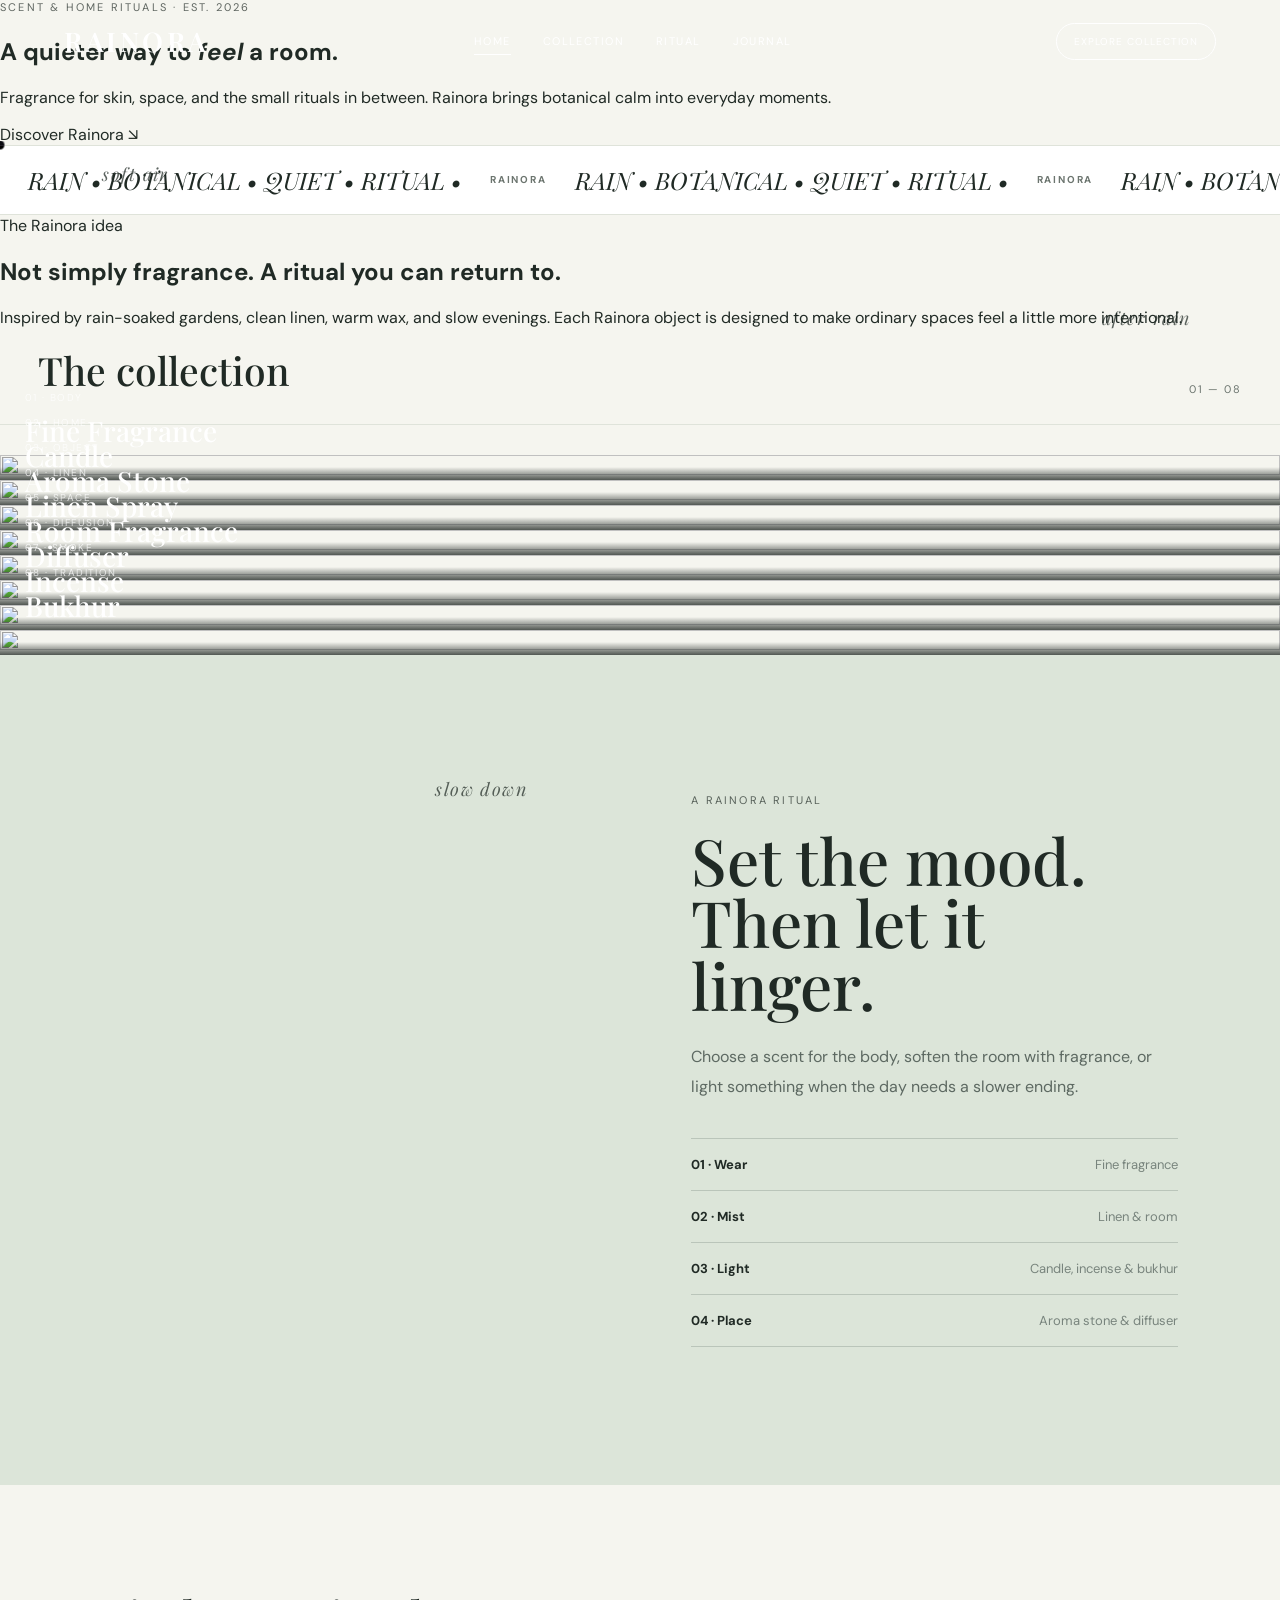
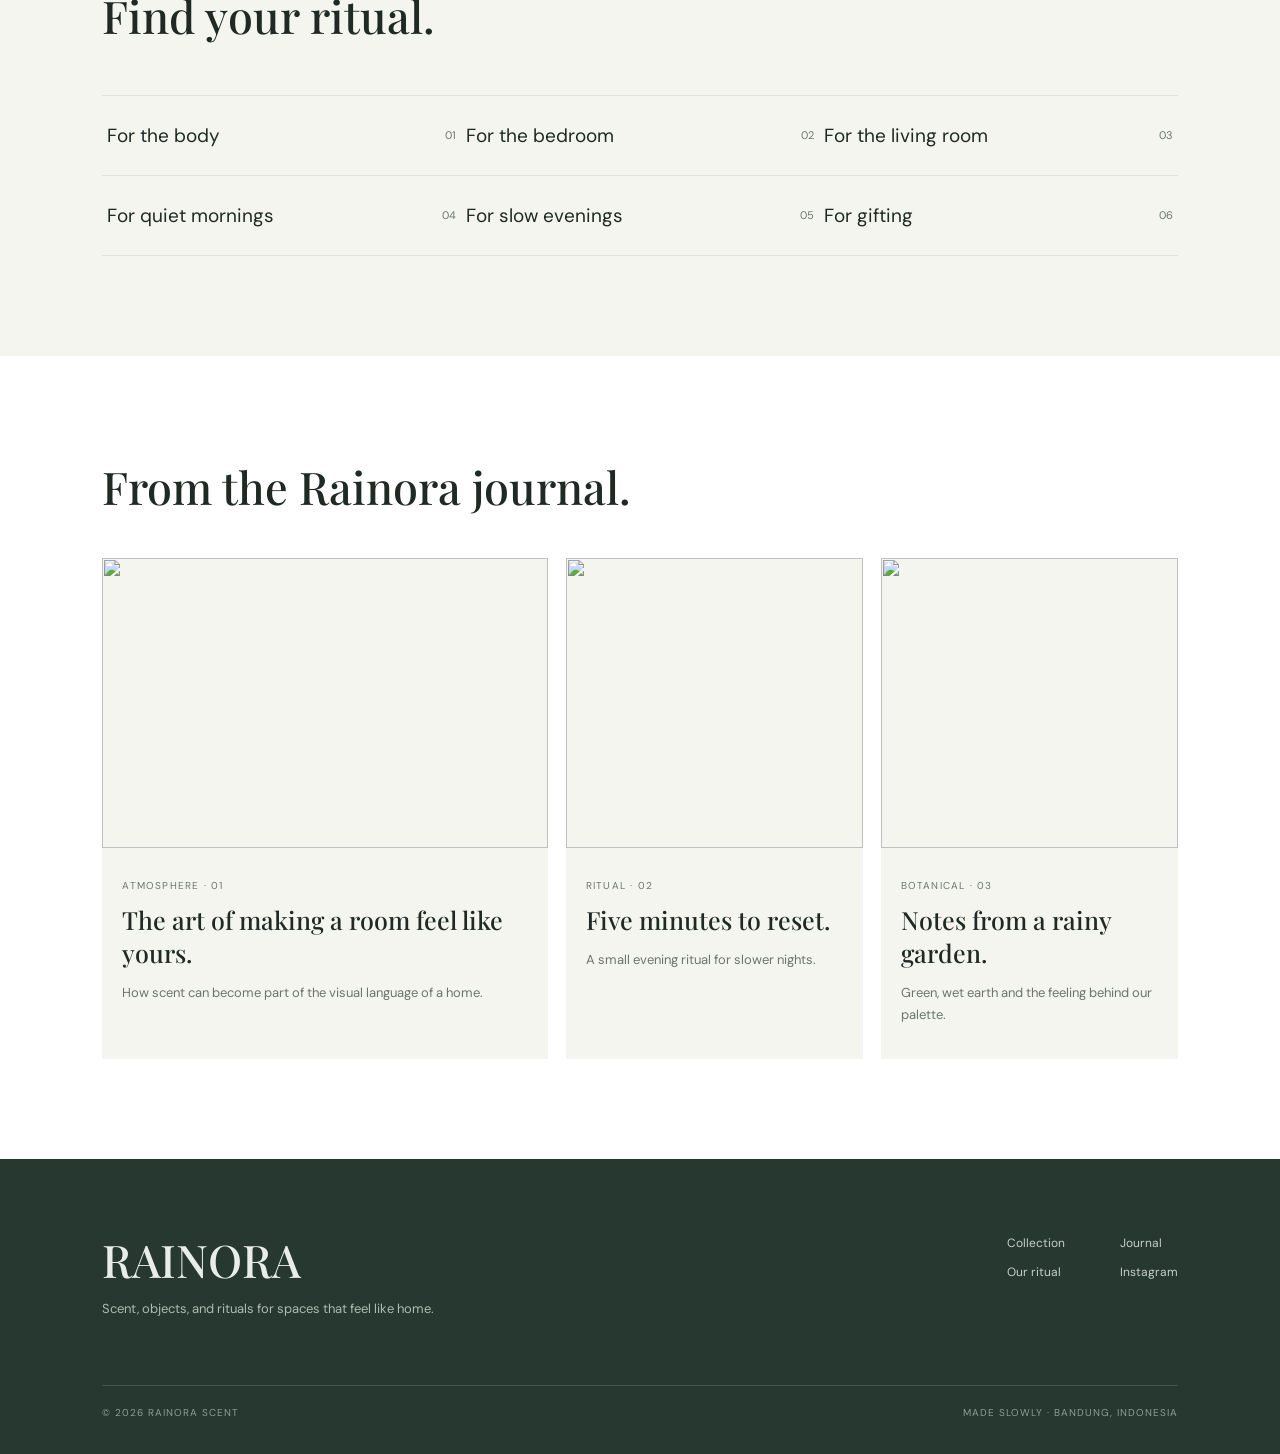
==== commit f572f42c: "Refactor home page to reusable Rainora template" ====
--- a/index.html
+++ b/index.html
@@ -7,18 +7,14 @@
 <meta name="description" content="Rainora creates fragrance and home rituals inspired by rain, botanicals, and quiet moments.">
 <link rel="preconnect" href="https://fonts.googleapis.com"><link rel="preconnect" href="https://fonts.gstatic.com" crossorigin>
 <link href="https://fonts.googleapis.com/css2?family=DM+Sans:wght@400;500;600&family=Playfair+Display:ital,wght@0,500;0,600;1,500&display=swap" rel="stylesheet">
-<style>
-:root{--ink:#1e2924;--muted:#69736d;--paper:#f5f5ef;--line:#dfe2d9;--sage:#dce4d8;--deep:#33463d}
-*{box-sizing:border-box}html{scroll-behavior:smooth}body{margin:0;background:var(--paper);color:var(--ink);font-family:"DM Sans",sans-serif}a{color:inherit;text-decoration:none}.nav{height:78px;padding:0 5vw;display:flex;align-items:center;justify-content:space-between;position:absolute;top:0;width:100%;z-index:5;color:#fff}.logo{font:600 27px "Playfair Display",serif;letter-spacing:.13em}.links{display:flex;gap:30px;font-size:12px;letter-spacing:.1em;text-transform:uppercase}.links a{position:relative}.links a:after{content:"";position:absolute;left:0;right:0;bottom:-7px;height:1px;background:currentColor;transform:scaleX(0);transform-origin:right;transition:transform .35s}.links a:hover:after{transform:scaleX(1);transform-origin:left}.bag{border:1px solid rgba(255,255,255,.55);padding:10px 15px;border-radius:999px;font-size:11px}.hero{min-height:91vh;display:grid;grid-template-columns:1.02fr .98fr;background:#25372f;color:#fff;overflow:hidden}.hero-copy{padding:155px 8vw 80px;display:flex;flex-direction:column;justify-content:center;position:relative}.eyebrow{font-size:11px;letter-spacing:.2em;text-transform:uppercase;opacity:.7;margin-bottom:22px}.hero h1{font:500 clamp(52px,7.2vw,108px)/.92 "Playfair Display",serif;margin:0;max-width:760px}.hero h1 em{font-style:italic;color:#dbe5d8}.hero p{max-width:450px;color:#d3dad5;line-height:1.8;font-size:15px;margin:30px 0}.cta{display:inline-flex;align-items:center;gap:20px;width:max-content;padding:15px 20px;border:1px solid rgba(255,255,255,.45);font-size:11px;letter-spacing:.13em;text-transform:uppercase}.hero-art{min-height:650px;background:linear-gradient(150deg,rgba(18,30,25,.15),rgba(18,30,25,.7)),url("https://images.unsplash.com/photo-1515377905703-c4788e51af15?auto=format&fit=crop&w=1400&q=85") center/cover;position:relative}.hero-art:after{content:"RAINORA / 01";position:absolute;right:30px;bottom:30px;font-size:10px;letter-spacing:.2em;opacity:.7}.intro{padding:110px 8vw 90px;display:grid;grid-template-columns:1fr 1.35fr;gap:8vw}.intro .label{font-size:11px;letter-spacing:.18em;text-transform:uppercase;color:var(--muted)}.intro h2{font:500 clamp(35px,4.2vw,61px)/1.06 "Playfair Display",serif;margin:0}.intro p{font-size:16px;line-height:1.9;color:var(--muted);max-width:650px;margin:28px 0 0}.products{padding:0 5vw 110px}.section-head{display:flex;justify-content:space-between;align-items:end;padding:0 3vw 28px;border-bottom:1px solid var(--line);margin-bottom:30px}.section-head h2{font:500 39px "Playfair Display",serif;margin:0}.section-head span{font-size:11px;color:var(--muted);letter-spacing:.15em;text-transform:uppercase}.grid{display:grid;grid-template-columns:repeat(4,1fr);gap:14px}.card{min-height:450px;position:relative;overflow:hidden;background:#e8e9df;cursor:pointer;transition:transform .6s cubic-bezier(.22,1,.36,1)}.card:hover{transform:translateY(-8px) rotate(-.35deg)}.card:nth-child(2n):hover{transform:translateY(-8px) rotate(.35deg)}.card img{width:100%;height:100%;object-fit:cover;display:block;transition:transform .6s}.card:hover img{transform:scale(1.04)}.card .shade{position:absolute;inset:0;background:linear-gradient(transparent 48%,rgba(18,26,22,.72))}.card-info{position:absolute;bottom:0;padding:25px;color:#fff;width:100%}.card-info small{font-size:10px;letter-spacing:.14em;text-transform:uppercase;opacity:.75}.card-info h3{font:500 28px "Playfair Display",serif;margin:6px 0;transition:transform .5s}.card:hover .card-info h3{transform:translateX(7px)}.ritual{background:var(--sage);padding:115px 8vw;display:grid;grid-template-columns:1fr 1fr;gap:8vw;align-items:center}.ritual-art{height:600px;background:url("https://images.unsplash.com/photo-1603006905003-be475563bc59?auto=format&fit=crop&w=1100&q=85") center/cover}.ritual-copy .eyebrow{color:var(--deep);opacity:.65}.ritual h2{font:500 clamp(42px,5vw,70px)/.98 "Playfair Display",serif;margin:0 0 25px}.ritual p{color:#5d6962;line-height:1.9;max-width:470px}.ritual-list{margin-top:35px;border-top:1px solid rgba(51,70,61,.2)}.ritual-list div{display:flex;justify-content:space-between;padding:17px 0;border-bottom:1px solid rgba(51,70,61,.2);font-size:13px}.ritual-list span{color:#78847d}.categories{padding:100px 8vw}.categories h2{font:500 45px "Playfair Display",serif;margin:0 0 50px}.catgrid{display:grid;grid-template-columns:repeat(3,1fr);border-top:1px solid var(--line)}.cat{padding:27px 5px;border-bottom:1px solid var(--line);font-size:19px;display:flex;justify-content:space-between}.cat small{font:11px "DM Sans";color:var(--muted);align-self:center}.journal{padding:100px 8vw;background:#fff}.journal h2{font:500 45px "Playfair Display",serif;margin:0 0 42px}.stories{display:grid;grid-template-columns:1.5fr 1fr 1fr;gap:18px}.story{background:var(--paper)}.story img{width:100%;height:290px;object-fit:cover}.story div{padding:20px}.story small{color:var(--muted);font-size:10px;letter-spacing:.12em;text-transform:uppercase}.story h3{font:500 25px "Playfair Display",serif;margin:9px 0}.story p{font-size:13px;line-height:1.7;color:var(--muted)}footer{background:#26372f;color:#e7ece7;padding:70px 8vw 35px}.foot-top{display:flex;justify-content:space-between;gap:30px}.foot-logo{font:500 45px "Playfair Display",serif}.foot-note{max-width:360px;color:#aebbb3;font-size:13px;line-height:1.8}.foot-links{display:flex;gap:55px;font-size:12px;line-height:2.4;color:#c6d0ca}.copyright{border-top:1px solid rgba(255,255,255,.15);margin-top:70px;padding-top:20px;color:#8e9d95;font-size:10px;letter-spacing:.1em;text-transform:uppercase;display:flex;justify-content:space-between}
-@media(max-width:850px){.links{display:none}.hero{grid-template-columns:1fr}.hero-art{min-height:50vh}.hero-copy{padding:130px 7vw 70px}.intro,.ritual{grid-template-columns:1fr;gap:45px}.grid{grid-template-columns:1fr 1fr}.card{min-height:390px}.ritual{padding:80px 7vw}.ritual-art{height:430px}.catgrid{grid-template-columns:1fr 1fr}.stories{grid-template-columns:1fr}.foot-top{flex-direction:column}.copyright{flex-direction:column;gap:8px}}@media(max-width:520px){.grid,.catgrid{grid-template-columns:1fr}.card{min-height:470px}.hero h1{font-size:57px}.intro{padding:80px 7vw}.products,.categories,.journal{padding-left:7vw;padding-right:7vw}.section-head h2,.categories h2,.journal h2{font-size:34px}}
-.reveal{opacity:0;transform:translateY(55px);transition:opacity .9s cubic-bezier(.22,1,.36,1),transform 1s cubic-bezier(.22,1,.36,1)}.reveal.is-visible{opacity:1;transform:none}.hero-copy>*{opacity:0;transform:translateY(35px)}.hero-copy.is-loaded>*{opacity:1;transform:none;transition:opacity 1s cubic-bezier(.22,1,.36,1),transform 1s cubic-bezier(.22,1,.36,1)}.hero-copy.is-loaded .eyebrow{transition-delay:.05s}.hero-copy.is-loaded h1{transition-delay:.15s}.hero-copy.is-loaded p{transition-delay:.28s}.hero-copy.is-loaded .cta{transition-delay:.4s}.hero-art{transform:scale(1.08);transition:transform 1.8s cubic-bezier(.16,1,.3,1)}.hero-art.is-loaded{transform:scale(1)}.hero-art:before{content:"";position:absolute;inset:0;background:var(--deep);transform:translateY(0);z-index:2;transition:transform 1.2s cubic-bezier(.77,0,.18,1)}.hero-art.is-loaded:before{transform:translateY(-100%)}.float-word{position:absolute;z-index:3;font:italic 18px "Playfair Display",serif;letter-spacing:.08em;opacity:.72;pointer-events:none;animation:drift 7s ease-in-out infinite}.float-word.one{left:8%;top:18%}.float-word.two{right:7%;top:34%;animation-delay:-2.2s}.float-word.three{left:34%;bottom:11%;animation-delay:-4s}@keyframes drift{0%,100%{transform:translate3d(0,0,0) rotate(-4deg)}50%{transform:translate3d(14px,-18px,0) rotate(4deg)}}.marquee{overflow:hidden;white-space:nowrap;border-top:1px solid var(--line);border-bottom:1px solid var(--line);padding:18px 0;background:#fff}.marquee-track{display:inline-flex;min-width:max-content;animation:marquee 24s linear infinite}.marquee span{font:italic 25px "Playfair Display",serif;padding:0 26px}.marquee b{font:12px "DM Sans";letter-spacing:.16em;color:var(--muted)}@keyframes marquee{to{transform:translateX(-50%)}}.cursor-dot{position:fixed;width:10px;height:10px;border-radius:50%;background:#fff;mix-blend-mode:difference;pointer-events:none;z-index:9999;transform:translate(-50%,-50%);transition:width .2s,height .2s;display:none}@media(min-width:900px){.cursor-dot{display:block}}@media(prefers-reduced-motion:reduce){*,*:before,*:after{animation-duration:.01ms!important;animation-iteration-count:1!important;scroll-behavior:auto!important;transition-duration:.01ms!important}}
-</style>
+<link rel="stylesheet" href="assets/css/template.css">
+<link rel="stylesheet" href="assets/css/home.css">
 </head>
-<body>
-<header class="nav"><a class="logo" href="index.html">RAINORA</a><nav class="links"><a href="collection.html">Collection</a><a href="#ritual">Ritual</a><a href="#journal">Journal</a></nav><a class="bag" href="collection.html">Explore collection</a></header>
+<body data-page="home">
+<div id="site-header"></div>
 <main>
 <section class="hero"><div class="hero-copy"><div class="eyebrow">Scent & Home Rituals · Est. 2026</div><h1>A quieter way to <em>feel</em> a room.</h1><p>Fragrance for skin, space, and the small rituals in between. Rainora brings botanical calm into everyday moments.</p><a class="cta" href="collection.html">Discover Rainora <span>↘</span></a></div><div class="hero-art"><span class="float-word one">soft air</span><span class="float-word two">after rain</span><span class="float-word three">slow down</span></div></section>
-<div class="cursor-dot"></div><div class="marquee"><div class="marquee-track"><span>RAIN • BOTANICAL • QUIET • RITUAL • </span><b>RAINORA</b><span>RAIN • BOTANICAL • QUIET • RITUAL • </span><b>RAINORA</b><span>RAIN • BOTANICAL • QUIET • RITUAL • </span><b>RAINORA</b></div></div>
+<div class="cursor"></div><div class="marquee"><div class="marquee-track"><span>RAIN • BOTANICAL • QUIET • RITUAL • </span><b>RAINORA</b><span>RAIN • BOTANICAL • QUIET • RITUAL • </span><b>RAINORA</b><span>RAIN • BOTANICAL • QUIET • RITUAL • </span><b>RAINORA</b></div></div>
 <section class="intro reveal"><div class="label">The Rainora idea</div><div><h2>Not simply fragrance. A ritual you can return to.</h2><p>Inspired by rain-soaked gardens, clean linen, warm wax, and slow evenings. Each Rainora object is designed to make ordinary spaces feel a little more intentional.</p></div></section>
 <section class="products reveal" id="collection"><div class="section-head"><h2>The collection</h2><span>01 — 08</span></div><div class="grid">
 <a class="card" href="collection.html?category=fragrance"><img src="https://images.unsplash.com/photo-1594035910387-fea47794261f?auto=format&fit=crop&w=900&q=85"><div class="shade"></div><div class="card-info"><small>01 · Body</small><h3>Fine Fragrance</h3></div></a>
@@ -34,9 +30,7 @@
 <section class="categories reveal"><h2>Find your ritual.</h2><div class="catgrid"><a class="cat" href="collection.html?category=fragrance">For the body <small>01</small></a><a class="cat" href="collection.html?category=linen">For the bedroom <small>02</small></a><a class="cat" href="collection.html?category=room">For the living room <small>03</small></a><a class="cat" href="collection.html">For quiet mornings <small>04</small></a><a class="cat" href="collection.html">For slow evenings <small>05</small></a><a class="cat" href="collection.html">For gifting <small>06</small></a></div></section>
 <section class="journal reveal" id="journal"><h2>From the Rainora journal.</h2><div class="stories"><article class="story"><img src="https://images.unsplash.com/photo-1494438639946-1ebd1d20bf85?auto=format&fit=crop&w=1100&q=85"><div><small>Atmosphere · 01</small><h3>The art of making a room feel like yours.</h3><p>How scent can become part of the visual language of a home.</p></div></article><article class="story"><img src="https://images.unsplash.com/photo-1513506003901-1e6a229e2d15?auto=format&fit=crop&w=800&q=85"><div><small>Ritual · 02</small><h3>Five minutes to reset.</h3><p>A small evening ritual for slower nights.</p></div></article><article class="story"><img src="https://images.unsplash.com/photo-1519710164239-da123dc03ef4?auto=format&fit=crop&w=800&q=85"><div><small>Botanical · 03</small><h3>Notes from a rainy garden.</h3><p>Green, wet earth and the feeling behind our palette.</p></div></article></div></section>
 </main>
-<footer><div class="foot-top"><div><div class="foot-logo">RAINORA</div><div class="foot-note">Scent, objects, and rituals for spaces that feel like home.</div></div><div class="foot-links"><div><a href="collection.html">Collection</a><br><a href="#ritual">Our ritual</a></div><div><a href="#journal">Journal</a><br><a href="#">Instagram</a></div></div></div><div class="copyright"><span>© 2026 Rainora Scent</span><span>Made slowly · Bandung, Indonesia</span></div></footer>
-<script>
-const heroCopy=document.querySelector('.hero-copy'),heroArt=document.querySelector('.hero-art');requestAnimationFrame(()=>{heroCopy.classList.add('is-loaded');heroArt.classList.add('is-loaded')});
-const observer=new IntersectionObserver(entries=>entries.forEach(e=>{if(e.isIntersecting){e.target.classList.add('is-visible');observer.unobserve(e.target)}}),{threshold:.14});document.querySelectorAll('.reveal').forEach(el=>observer.observe(el));
-const dot=document.querySelector('.cursor-dot');if(dot){window.addEventListener('pointermove',e=>{dot.style.left=e.clientX+'px';dot.style.top=e.clientY+'px'});document.querySelectorAll('a,.card').forEach(el=>{el.addEventListener('mouseenter',()=>{dot.style.width='28px';dot.style.height='28px'});el.addEventListener('mouseleave',()=>{dot.style.width='10px';dot.style.height='10px'})})}
-</script></body></html>+<div id="site-footer"></div>
+<script src="assets/js/template.js"></script>
+<script src="assets/js/home.js"></script>
+</body></html>
--- a/assets/css/template.css
+++ b/assets/css/template.css
@@ -0,0 +1,34 @@
+:root{--ink:#202a25;--muted:#6c756f;--paper:#f5f5ef;--line:#dfe3da;--sage:#dce5d9;--deep:#30453b;--white:#fff}
+*{box-sizing:border-box}
+html{scroll-behavior:smooth}
+body{margin:0;background:var(--paper);color:var(--ink);font-family:"DM Sans",sans-serif;overflow-x:hidden}
+a{color:inherit;text-decoration:none}
+button{font:inherit}
+.site-header{height:82px;padding:0 5vw;display:flex;align-items:center;justify-content:space-between;position:absolute;top:0;left:0;width:100%;z-index:50;color:#fff;transition:background .35s,color .35s,border-color .35s}
+.site-header.is-solid{position:relative;background:var(--paper);color:var(--ink);border-bottom:1px solid var(--line)}
+.site-logo{font:600 27px "Playfair Display",serif;letter-spacing:.13em}
+.site-nav{display:flex;gap:32px;font-size:11px;letter-spacing:.13em;text-transform:uppercase}
+.site-nav a{position:relative}
+.site-nav a:after{content:"";position:absolute;left:0;right:0;bottom:-7px;height:1px;background:currentColor;transform:scaleX(0);transform-origin:right;transition:transform .35s}
+.site-nav a:hover:after,.site-nav a.active:after{transform:scaleX(1);transform-origin:left}
+.site-cta{border:1px solid currentColor;padding:11px 17px;border-radius:999px;font-size:10px;letter-spacing:.1em;text-transform:uppercase}
+.site-footer{background:#26382f;color:#e8ede9;padding:70px 8vw 35px}
+.footer-top{display:flex;justify-content:space-between;gap:30px}
+.footer-logo{font:500 45px "Playfair Display",serif}
+.footer-note{color:#aebbb3;max-width:360px;font-size:13px;line-height:1.8;margin:8px 0 0}
+.footer-links{display:flex;gap:55px;font-size:12px;line-height:2.4;color:#c6d0ca}
+.footer-links div{display:flex;flex-direction:column}
+.footer-links a:hover{color:#fff}
+.footer-bottom{border-top:1px solid rgba(255,255,255,.15);margin-top:65px;padding-top:20px;display:flex;justify-content:space-between;color:#8f9e96;font-size:10px;letter-spacing:.1em;text-transform:uppercase}
+.marquee{overflow:hidden;white-space:nowrap;background:#fff;border-top:1px solid var(--line);border-bottom:1px solid var(--line);padding:18px 0}
+.marquee-track{display:inline-flex;min-width:max-content;animation:marquee 25s linear infinite}
+.marquee-track span{font:italic 24px "Playfair Display",serif;padding:0 28px}
+.marquee-track b{font-size:10px;letter-spacing:.18em;color:var(--muted);align-self:center}
+@keyframes marquee{to{transform:translateX(-50%)}}
+.reveal{opacity:0;transform:translateY(45px);transition:opacity .9s cubic-bezier(.22,1,.36,1),transform 1s cubic-bezier(.22,1,.36,1)}
+.reveal.visible{opacity:1;transform:none}
+.cursor{position:fixed;width:9px;height:9px;border-radius:50%;background:#fff;mix-blend-mode:difference;pointer-events:none;z-index:9999;transform:translate(-50%,-50%);display:none;transition:width .2s,height .2s}
+@media(min-width:900px){.cursor{display:block}}
+@media(max-width:850px){.site-nav{display:none}}
+@media(max-width:560px){.site-header{height:72px;padding:0 7vw}.site-logo{font-size:24px}.site-cta{padding:9px 12px}.footer-top{flex-direction:column}.footer-bottom{flex-direction:column;gap:8px}}
+@media(prefers-reduced-motion:reduce){*,*:before,*:after{animation-duration:.01ms!important;animation-iteration-count:1!important;scroll-behavior:auto!important;transition-duration:.01ms!important}}
--- a/assets/css/home.css
+++ b/assets/css/home.css
@@ -0,0 +1,55 @@
+.home-hero{min-height:91vh;display:grid;grid-template-columns:1.02fr .98fr;background:#25372f;color:#fff;overflow:hidden}
+.home-copy{padding:155px 8vw 80px;display:flex;flex-direction:column;justify-content:center;position:relative}
+.eyebrow{font-size:11px;letter-spacing:.2em;text-transform:uppercase;opacity:.7;margin-bottom:22px}
+.home-copy h1{font:500 clamp(52px,7.2vw,108px)/.92 "Playfair Display",serif;margin:0;max-width:760px}
+.home-copy h1 em,.collection-hero h1 em{font-style:italic;color:#dbe5d8}
+.home-copy p{max-width:450px;color:#d3dad5;line-height:1.8;font-size:15px;margin:30px 0}
+.cta-link{display:inline-flex;align-items:center;gap:20px;width:max-content;padding:15px 20px;border:1px solid rgba(255,255,255,.45);font-size:11px;letter-spacing:.13em;text-transform:uppercase}
+.home-art{min-height:650px;background:linear-gradient(150deg,rgba(18,30,25,.15),rgba(18,30,25,.7)),url("https://images.unsplash.com/photo-1515377905703-c4788e51af15?auto=format&fit=crop&w=1400&q=85") center/cover;position:relative;transform:scale(1.08);transition:transform 1.8s cubic-bezier(.16,1,.3,1)}
+.home-art.loaded{transform:scale(1)}
+.home-art:before{content:"";position:absolute;inset:0;background:var(--deep);transform:translateY(0);transition:transform 1.2s cubic-bezier(.77,0,.18,1)}
+.home-art.loaded:before{transform:translateY(-100%)}
+.float-word{position:absolute;z-index:3;font:italic 18px "Playfair Display",serif;letter-spacing:.08em;opacity:.72;pointer-events:none;animation:drift 7s ease-in-out infinite}
+.float-word.one{left:8%;top:18%}.float-word.two{right:7%;top:34%;animation-delay:-2.2s}.float-word.three{left:34%;bottom:11%;animation-delay:-4s}
+@keyframes drift{0%,100%{transform:translate3d(0,0,0) rotate(-4deg)}50%{transform:translate3d(14px,-18px,0) rotate(4deg)}}
+.home-intro{padding:110px 8vw 90px;display:grid;grid-template-columns:1fr 1.35fr;gap:8vw}
+.home-intro .label{font-size:11px;letter-spacing:.18em;text-transform:uppercase;color:var(--muted)}
+.home-intro h2{font:500 clamp(35px,4.2vw,61px)/1.06 "Playfair Display",serif;margin:0}
+.home-intro p{font-size:16px;line-height:1.9;color:var(--muted);max-width:650px;margin:28px 0 0}
+.home-products{padding:0 5vw 110px}
+.section-head{display:flex;justify-content:space-between;align-items:end;padding:0 3vw 28px;border-bottom:1px solid var(--line);margin-bottom:30px}
+.section-head h2{font:500 39px "Playfair Display",serif;margin:0}
+.section-head span{font-size:11px;color:var(--muted);letter-spacing:.15em;text-transform:uppercase}
+.home-grid{display:grid;grid-template-columns:repeat(4,1fr);gap:14px}
+.card{min-height:450px;position:relative;overflow:hidden;background:#e8e9df;cursor:pointer;transition:transform .6s cubic-bezier(.22,1,.36,1)}
+.card:hover{transform:translateY(-8px) rotate(-.35deg)}.card:nth-child(2n):hover{transform:translateY(-8px) rotate(.35deg)}
+.card img{width:100%;height:100%;object-fit:cover;display:block;transition:transform .6s}
+.card:hover img{transform:scale(1.04)}
+.card .shade{position:absolute;inset:0;background:linear-gradient(transparent 48%,rgba(18,26,22,.72))}
+.card-info{position:absolute;bottom:0;padding:25px;color:#fff;width:100%}
+.card-info small{font-size:10px;letter-spacing:.14em;text-transform:uppercase;opacity:.75}
+.card-info h3{font:500 28px "Playfair Display",serif;margin:6px 0;transition:transform .5s}
+.card:hover .card-info h3{transform:translateX(7px)}
+.ritual{background:var(--sage);padding:115px 8vw;display:grid;grid-template-columns:1fr 1fr;gap:8vw;align-items:center}
+.ritual-art{height:600px;background:url("https://images.unsplash.com/photo-1603006905003-be475563bc59?auto=format&fit=crop&w=1100&q=85") center/cover}
+.ritual-copy h2{font:500 clamp(42px,5vw,70px)/.98 "Playfair Display",serif;margin:0 0 25px}
+.ritual-copy p{color:#5d6962;line-height:1.9;max-width:470px}
+.ritual-list{margin-top:35px;border-top:1px solid rgba(51,70,61,.2)}
+.ritual-list div{display:flex;justify-content:space-between;padding:17px 0;border-bottom:1px solid rgba(51,70,61,.2);font-size:13px}
+.ritual-list span{color:#78847d}
+.categories{padding:100px 8vw}
+.categories h2{font:500 45px "Playfair Display",serif;margin:0 0 50px}
+.catgrid{display:grid;grid-template-columns:repeat(3,1fr);border-top:1px solid var(--line)}
+.cat{padding:27px 5px;border-bottom:1px solid var(--line);font-size:19px;display:flex;justify-content:space-between}
+.cat small{font:11px "DM Sans";color:var(--muted);align-self:center}
+.journal{padding:100px 8vw;background:#fff}
+.journal h2{font:500 45px "Playfair Display",serif;margin:0 0 42px}
+.stories{display:grid;grid-template-columns:1.5fr 1fr 1fr;gap:18px}
+.story{background:var(--paper)}.story img{width:100%;height:290px;object-fit:cover}
+.story div{padding:20px}.story small{color:var(--muted);font-size:10px;letter-spacing:.12em;text-transform:uppercase}
+.story h3{font:500 25px "Playfair Display",serif;margin:9px 0}.story p{font-size:13px;line-height:1.7;color:var(--muted)}
+.home-copy>*{opacity:0;transform:translateY(35px)}
+.home-copy.loaded>*{opacity:1;transform:none;transition:opacity 1s cubic-bezier(.22,1,.36,1),transform 1s cubic-bezier(.22,1,.36,1)}
+.home-copy.loaded h1{transition-delay:.15s}.home-copy.loaded p{transition-delay:.28s}.home-copy.loaded .cta-link{transition-delay:.4s}
+@media(max-width:850px){.home-hero{grid-template-columns:1fr}.home-art{min-height:50vh}.home-copy{padding:130px 7vw 70px}.home-intro,.ritual{grid-template-columns:1fr;gap:45px}.home-grid{grid-template-columns:1fr 1fr}.card{min-height:390px}.ritual{padding:80px 7vw}.ritual-art{height:430px}.catgrid,.stories{grid-template-columns:1fr 1fr}.journal .stories{grid-template-columns:1fr}.footer-top{flex-direction:column}}
+@media(max-width:520px){.home-grid,.catgrid{grid-template-columns:1fr}.card{min-height:470px}.home-copy h1{font-size:57px}.home-intro{padding:80px 7vw}.home-products,.categories,.journal{padding-left:7vw;padding-right:7vw}.section-head h2,.categories h2,.journal h2{font-size:34px}}
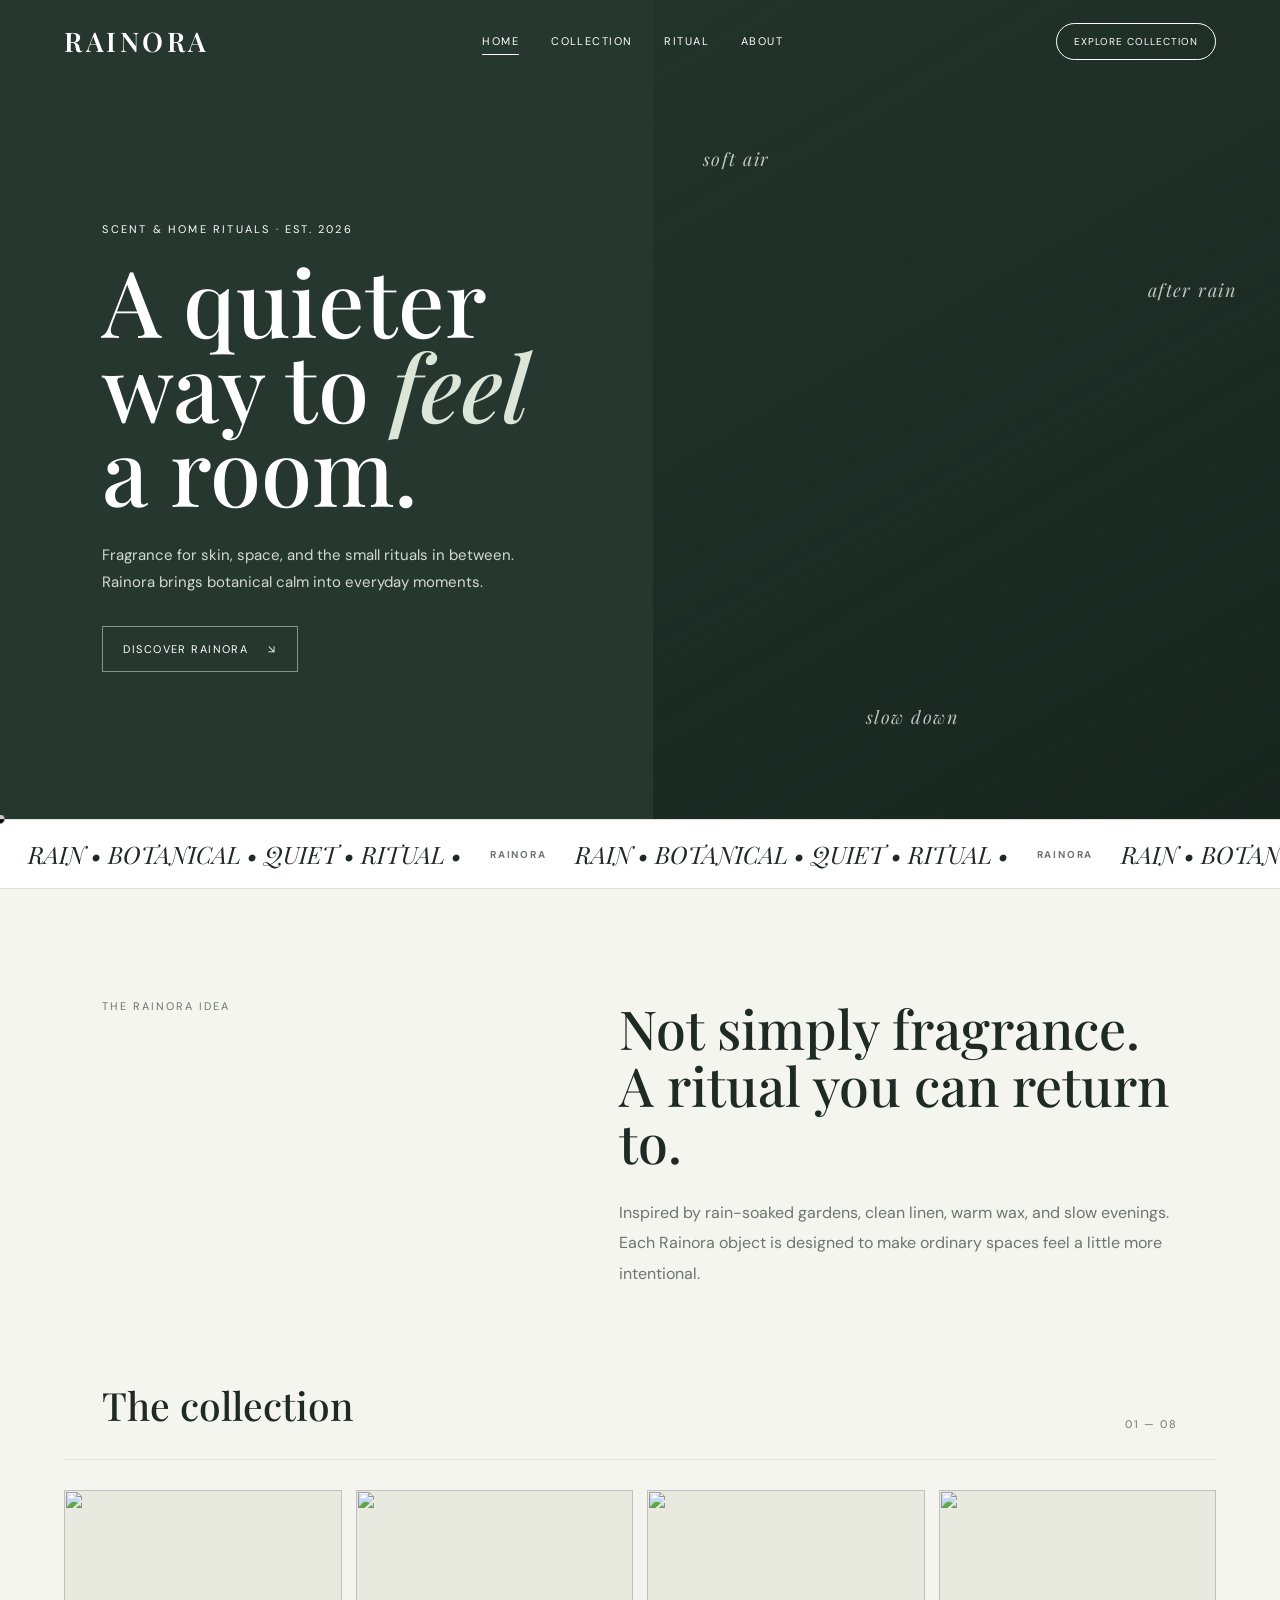
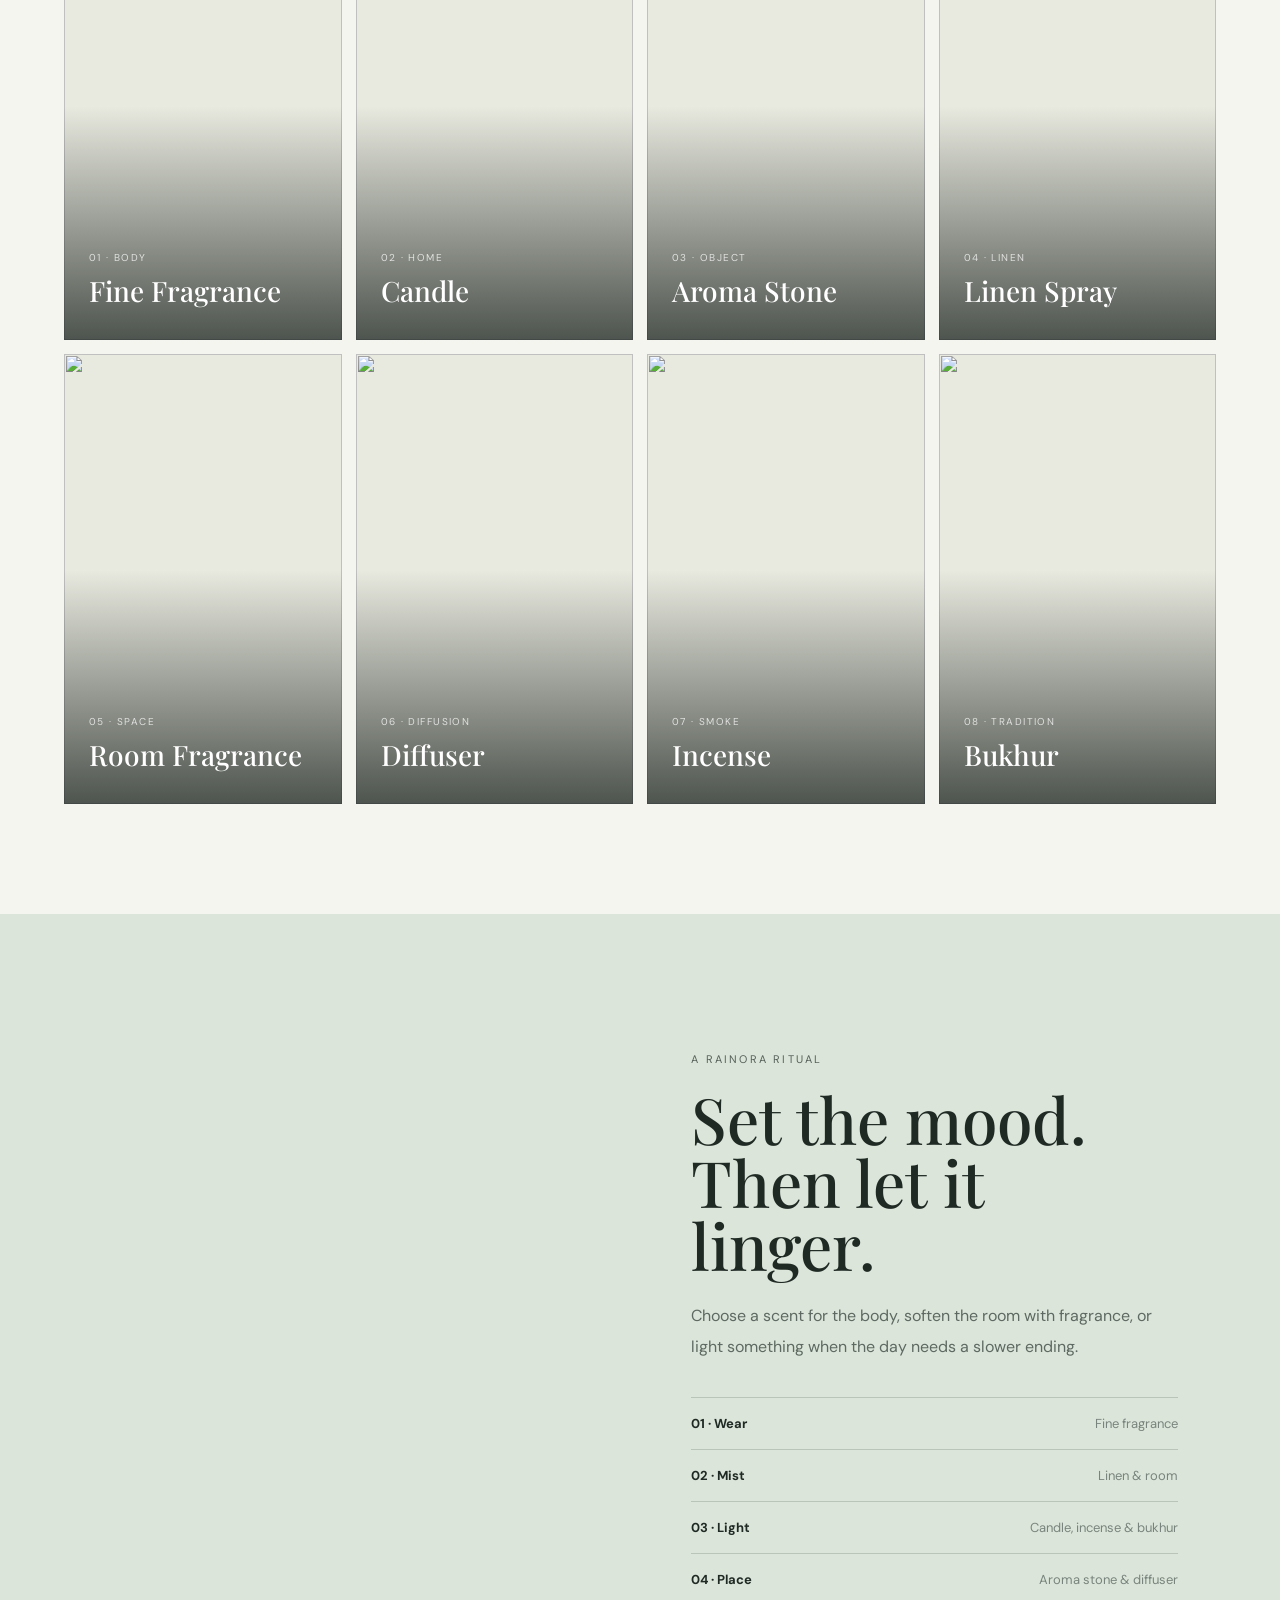
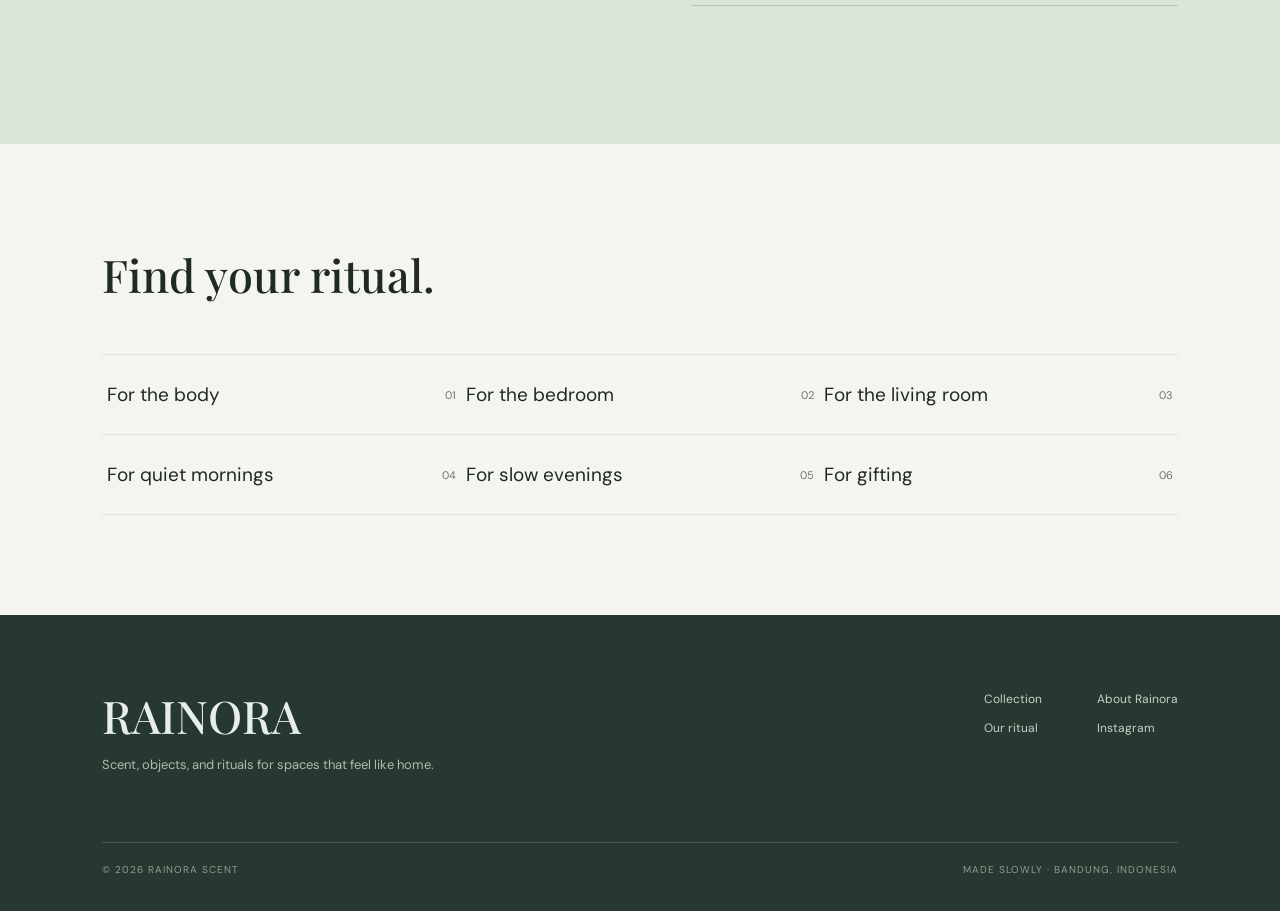
==== commit d0144279: "Remove Journal section from homepage" ====
--- a/index.html
+++ b/index.html
@@ -28,7 +28,6 @@
 </div></section>
 <section class="ritual reveal" id="ritual"><div class="ritual-art"></div><div class="ritual-copy"><div class="eyebrow">A Rainora ritual</div><h2>Set the mood. Then let it linger.</h2><p>Choose a scent for the body, soften the room with fragrance, or light something when the day needs a slower ending.</p><div class="ritual-list"><div><strong>01 · Wear</strong><span>Fine fragrance</span></div><div><strong>02 · Mist</strong><span>Linen & room</span></div><div><strong>03 · Light</strong><span>Candle, incense & bukhur</span></div><div><strong>04 · Place</strong><span>Aroma stone & diffuser</span></div></div></div></section>
 <section class="categories reveal"><h2>Find your ritual.</h2><div class="catgrid"><a class="cat" href="collection.html?category=fragrance">For the body <small>01</small></a><a class="cat" href="collection.html?category=linen">For the bedroom <small>02</small></a><a class="cat" href="collection.html?category=room">For the living room <small>03</small></a><a class="cat" href="collection.html">For quiet mornings <small>04</small></a><a class="cat" href="collection.html">For slow evenings <small>05</small></a><a class="cat" href="collection.html">For gifting <small>06</small></a></div></section>
-<section class="journal reveal" id="journal"><h2>From the Rainora journal.</h2><div class="stories"><article class="story"><img src="https://images.unsplash.com/photo-1494438639946-1ebd1d20bf85?auto=format&fit=crop&w=1100&q=85"><div><small>Atmosphere · 01</small><h3>The art of making a room feel like yours.</h3><p>How scent can become part of the visual language of a home.</p></div></article><article class="story"><img src="https://images.unsplash.com/photo-1513506003901-1e6a229e2d15?auto=format&fit=crop&w=800&q=85"><div><small>Ritual · 02</small><h3>Five minutes to reset.</h3><p>A small evening ritual for slower nights.</p></div></article><article class="story"><img src="https://images.unsplash.com/photo-1519710164239-da123dc03ef4?auto=format&fit=crop&w=800&q=85"><div><small>Botanical · 03</small><h3>Notes from a rainy garden.</h3><p>Green, wet earth and the feeling behind our palette.</p></div></article></div></section>
 </main>
 <div id="site-footer"></div>
 <script src="assets/js/template.js"></script>
--- a/assets/css/home.css
+++ b/assets/css/home.css
@@ -1,26 +1,26 @@
-.home-hero{min-height:91vh;display:grid;grid-template-columns:1.02fr .98fr;background:#25372f;color:#fff;overflow:hidden}
-.home-copy{padding:155px 8vw 80px;display:flex;flex-direction:column;justify-content:center;position:relative}
+.hero{min-height:91vh;display:grid;grid-template-columns:1.02fr .98fr;background:#25372f;color:#fff;overflow:hidden}
+.hero-copy{padding:155px 8vw 80px;display:flex;flex-direction:column;justify-content:center;position:relative}
 .eyebrow{font-size:11px;letter-spacing:.2em;text-transform:uppercase;opacity:.7;margin-bottom:22px}
-.home-copy h1{font:500 clamp(52px,7.2vw,108px)/.92 "Playfair Display",serif;margin:0;max-width:760px}
-.home-copy h1 em,.collection-hero h1 em{font-style:italic;color:#dbe5d8}
-.home-copy p{max-width:450px;color:#d3dad5;line-height:1.8;font-size:15px;margin:30px 0}
-.cta-link{display:inline-flex;align-items:center;gap:20px;width:max-content;padding:15px 20px;border:1px solid rgba(255,255,255,.45);font-size:11px;letter-spacing:.13em;text-transform:uppercase}
-.home-art{min-height:650px;background:linear-gradient(150deg,rgba(18,30,25,.15),rgba(18,30,25,.7)),url("https://images.unsplash.com/photo-1515377905703-c4788e51af15?auto=format&fit=crop&w=1400&q=85") center/cover;position:relative;transform:scale(1.08);transition:transform 1.8s cubic-bezier(.16,1,.3,1)}
-.home-art.loaded{transform:scale(1)}
-.home-art:before{content:"";position:absolute;inset:0;background:var(--deep);transform:translateY(0);transition:transform 1.2s cubic-bezier(.77,0,.18,1)}
-.home-art.loaded:before{transform:translateY(-100%)}
+.hero-copy h1{font:500 clamp(52px,7.2vw,108px)/.92 "Playfair Display",serif;margin:0;max-width:760px}
+.hero-copy h1 em,.hero h1 em{font-style:italic;color:#dbe5d8}
+.hero-copy p{max-width:450px;color:#d3dad5;line-height:1.8;font-size:15px;margin:30px 0}
+.cta{display:inline-flex;align-items:center;gap:20px;width:max-content;padding:15px 20px;border:1px solid rgba(255,255,255,.45);font-size:11px;letter-spacing:.13em;text-transform:uppercase}
+.hero-art{min-height:650px;background:linear-gradient(150deg,rgba(18,30,25,.15),rgba(18,30,25,.7)),url("https://images.unsplash.com/photo-1515377905703-c4788e51af15?auto=format&fit=crop&w=1400&q=85") center/cover;position:relative;transform:scale(1.08);transition:transform 1.8s cubic-bezier(.16,1,.3,1)}
+.hero-art.loaded{transform:scale(1)}
+.hero-art:before{content:"";position:absolute;inset:0;background:var(--deep);transform:translateY(0);transition:transform 1.2s cubic-bezier(.77,0,.18,1)}
+.hero-art.loaded:before{transform:translateY(-100%)}
 .float-word{position:absolute;z-index:3;font:italic 18px "Playfair Display",serif;letter-spacing:.08em;opacity:.72;pointer-events:none;animation:drift 7s ease-in-out infinite}
 .float-word.one{left:8%;top:18%}.float-word.two{right:7%;top:34%;animation-delay:-2.2s}.float-word.three{left:34%;bottom:11%;animation-delay:-4s}
 @keyframes drift{0%,100%{transform:translate3d(0,0,0) rotate(-4deg)}50%{transform:translate3d(14px,-18px,0) rotate(4deg)}}
-.home-intro{padding:110px 8vw 90px;display:grid;grid-template-columns:1fr 1.35fr;gap:8vw}
-.home-intro .label{font-size:11px;letter-spacing:.18em;text-transform:uppercase;color:var(--muted)}
-.home-intro h2{font:500 clamp(35px,4.2vw,61px)/1.06 "Playfair Display",serif;margin:0}
-.home-intro p{font-size:16px;line-height:1.9;color:var(--muted);max-width:650px;margin:28px 0 0}
-.home-products{padding:0 5vw 110px}
+.intro{padding:110px 8vw 90px;display:grid;grid-template-columns:1fr 1.35fr;gap:8vw}
+.intro .label{font-size:11px;letter-spacing:.18em;text-transform:uppercase;color:var(--muted)}
+.intro h2{font:500 clamp(35px,4.2vw,61px)/1.06 "Playfair Display",serif;margin:0}
+.intro p{font-size:16px;line-height:1.9;color:var(--muted);max-width:650px;margin:28px 0 0}
+.products{padding:0 5vw 110px}
 .section-head{display:flex;justify-content:space-between;align-items:end;padding:0 3vw 28px;border-bottom:1px solid var(--line);margin-bottom:30px}
 .section-head h2{font:500 39px "Playfair Display",serif;margin:0}
 .section-head span{font-size:11px;color:var(--muted);letter-spacing:.15em;text-transform:uppercase}
-.home-grid{display:grid;grid-template-columns:repeat(4,1fr);gap:14px}
+.grid{display:grid;grid-template-columns:repeat(4,1fr);gap:14px}
 .card{min-height:450px;position:relative;overflow:hidden;background:#e8e9df;cursor:pointer;transition:transform .6s cubic-bezier(.22,1,.36,1)}
 .card:hover{transform:translateY(-8px) rotate(-.35deg)}.card:nth-child(2n):hover{transform:translateY(-8px) rotate(.35deg)}
 .card img{width:100%;height:100%;object-fit:cover;display:block;transition:transform .6s}
@@ -48,8 +48,8 @@
 .story{background:var(--paper)}.story img{width:100%;height:290px;object-fit:cover}
 .story div{padding:20px}.story small{color:var(--muted);font-size:10px;letter-spacing:.12em;text-transform:uppercase}
 .story h3{font:500 25px "Playfair Display",serif;margin:9px 0}.story p{font-size:13px;line-height:1.7;color:var(--muted)}
-.home-copy>*{opacity:0;transform:translateY(35px)}
-.home-copy.loaded>*{opacity:1;transform:none;transition:opacity 1s cubic-bezier(.22,1,.36,1),transform 1s cubic-bezier(.22,1,.36,1)}
-.home-copy.loaded h1{transition-delay:.15s}.home-copy.loaded p{transition-delay:.28s}.home-copy.loaded .cta-link{transition-delay:.4s}
-@media(max-width:850px){.home-hero{grid-template-columns:1fr}.home-art{min-height:50vh}.home-copy{padding:130px 7vw 70px}.home-intro,.ritual{grid-template-columns:1fr;gap:45px}.home-grid{grid-template-columns:1fr 1fr}.card{min-height:390px}.ritual{padding:80px 7vw}.ritual-art{height:430px}.catgrid,.stories{grid-template-columns:1fr 1fr}.journal .stories{grid-template-columns:1fr}.footer-top{flex-direction:column}}
-@media(max-width:520px){.home-grid,.catgrid{grid-template-columns:1fr}.card{min-height:470px}.home-copy h1{font-size:57px}.home-intro{padding:80px 7vw}.home-products,.categories,.journal{padding-left:7vw;padding-right:7vw}.section-head h2,.categories h2,.journal h2{font-size:34px}}
+.hero-copy>*{opacity:0;transform:translateY(35px)}
+.hero-copy.loaded>*{opacity:1;transform:none;transition:opacity 1s cubic-bezier(.22,1,.36,1),transform 1s cubic-bezier(.22,1,.36,1)}
+.hero-copy.loaded h1{transition-delay:.15s}.hero-copy.loaded p{transition-delay:.28s}.hero-copy.loaded .cta{transition-delay:.4s}
+@media(max-width:850px){.hero{grid-template-columns:1fr}.hero-art{min-height:50vh}.hero-copy{padding:130px 7vw 70px}.intro,.ritual{grid-template-columns:1fr;gap:45px}.grid{grid-template-columns:1fr 1fr}.card{min-height:390px}.ritual{padding:80px 7vw}.ritual-art{height:430px}.catgrid,.stories{grid-template-columns:1fr 1fr}.journal .stories{grid-template-columns:1fr}.footer-top{flex-direction:column}}
+@media(max-width:520px){.grid,.catgrid{grid-template-columns:1fr}.card{min-height:470px}.hero-copy h1{font-size:57px}.intro{padding:80px 7vw}.products,.categories,.journal{padding-left:7vw;padding-right:7vw}.section-head h2,.categories h2,.journal h2{font-size:34px}}
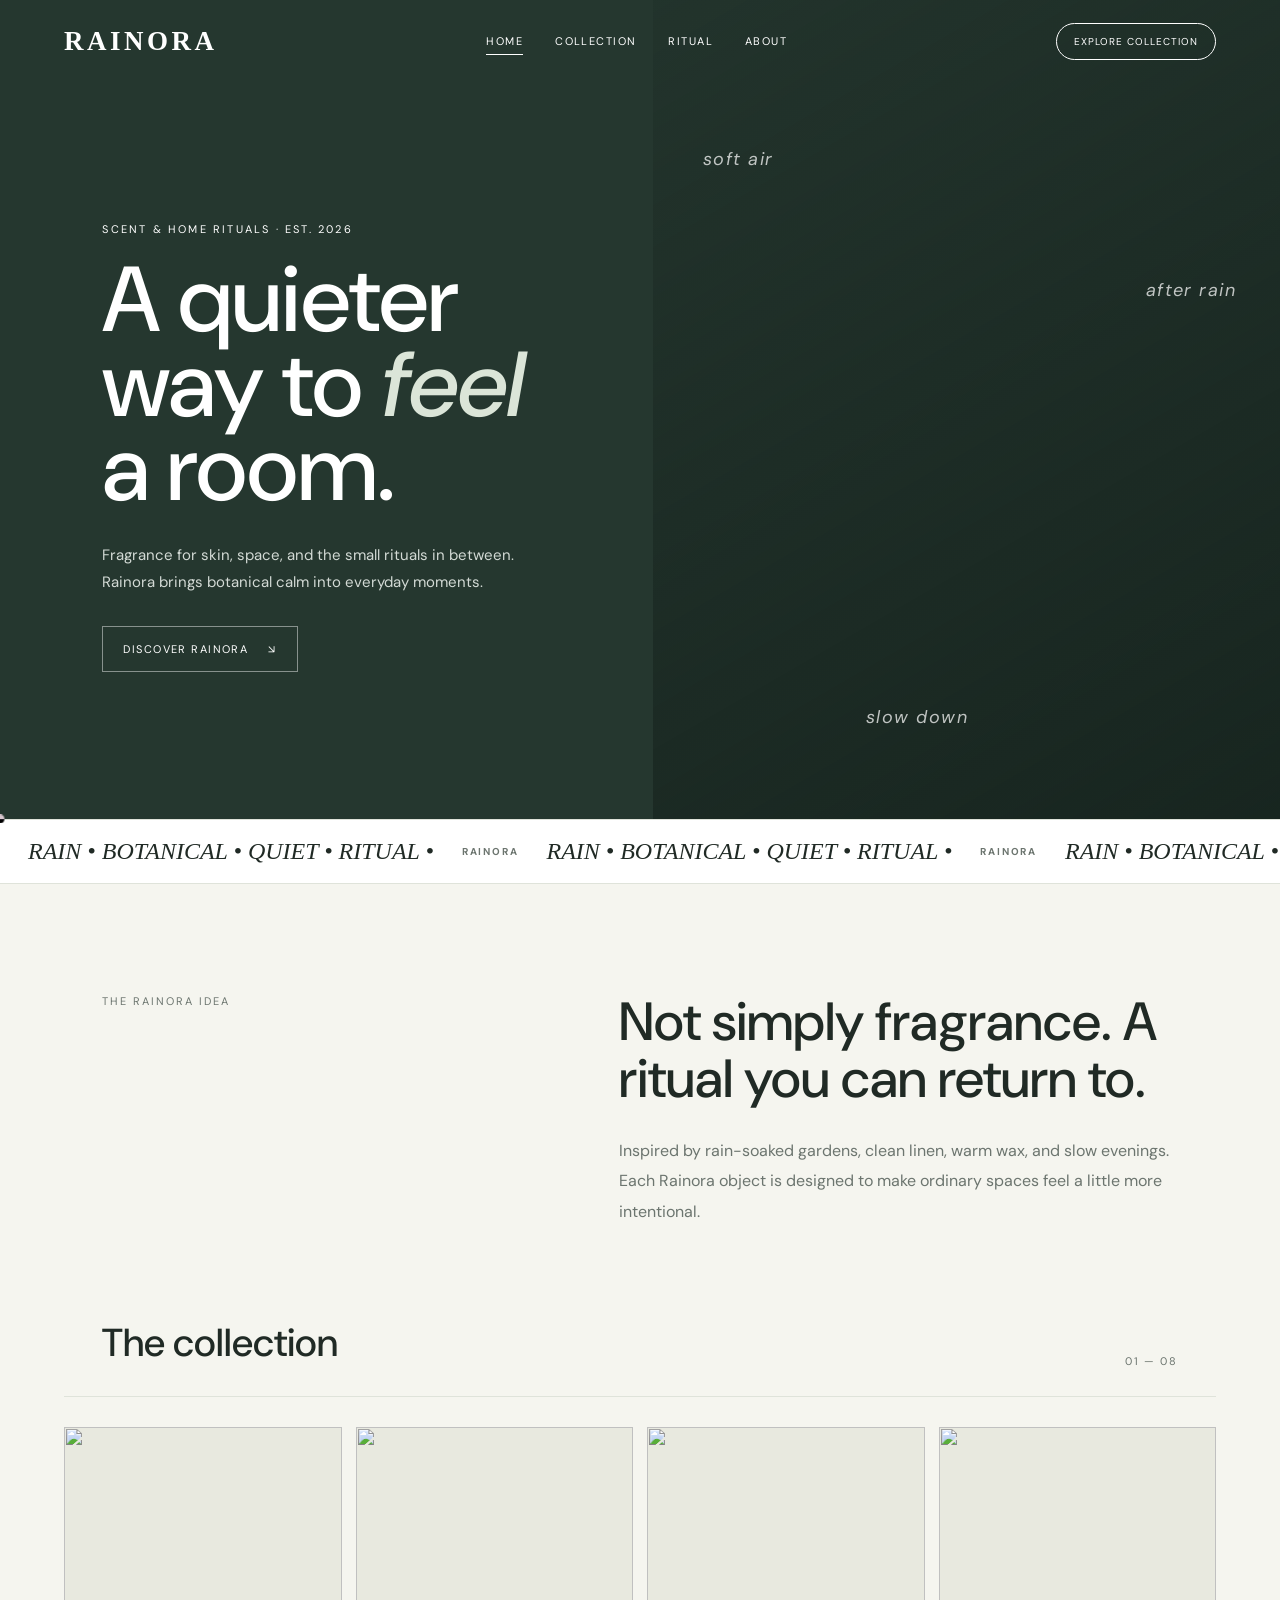
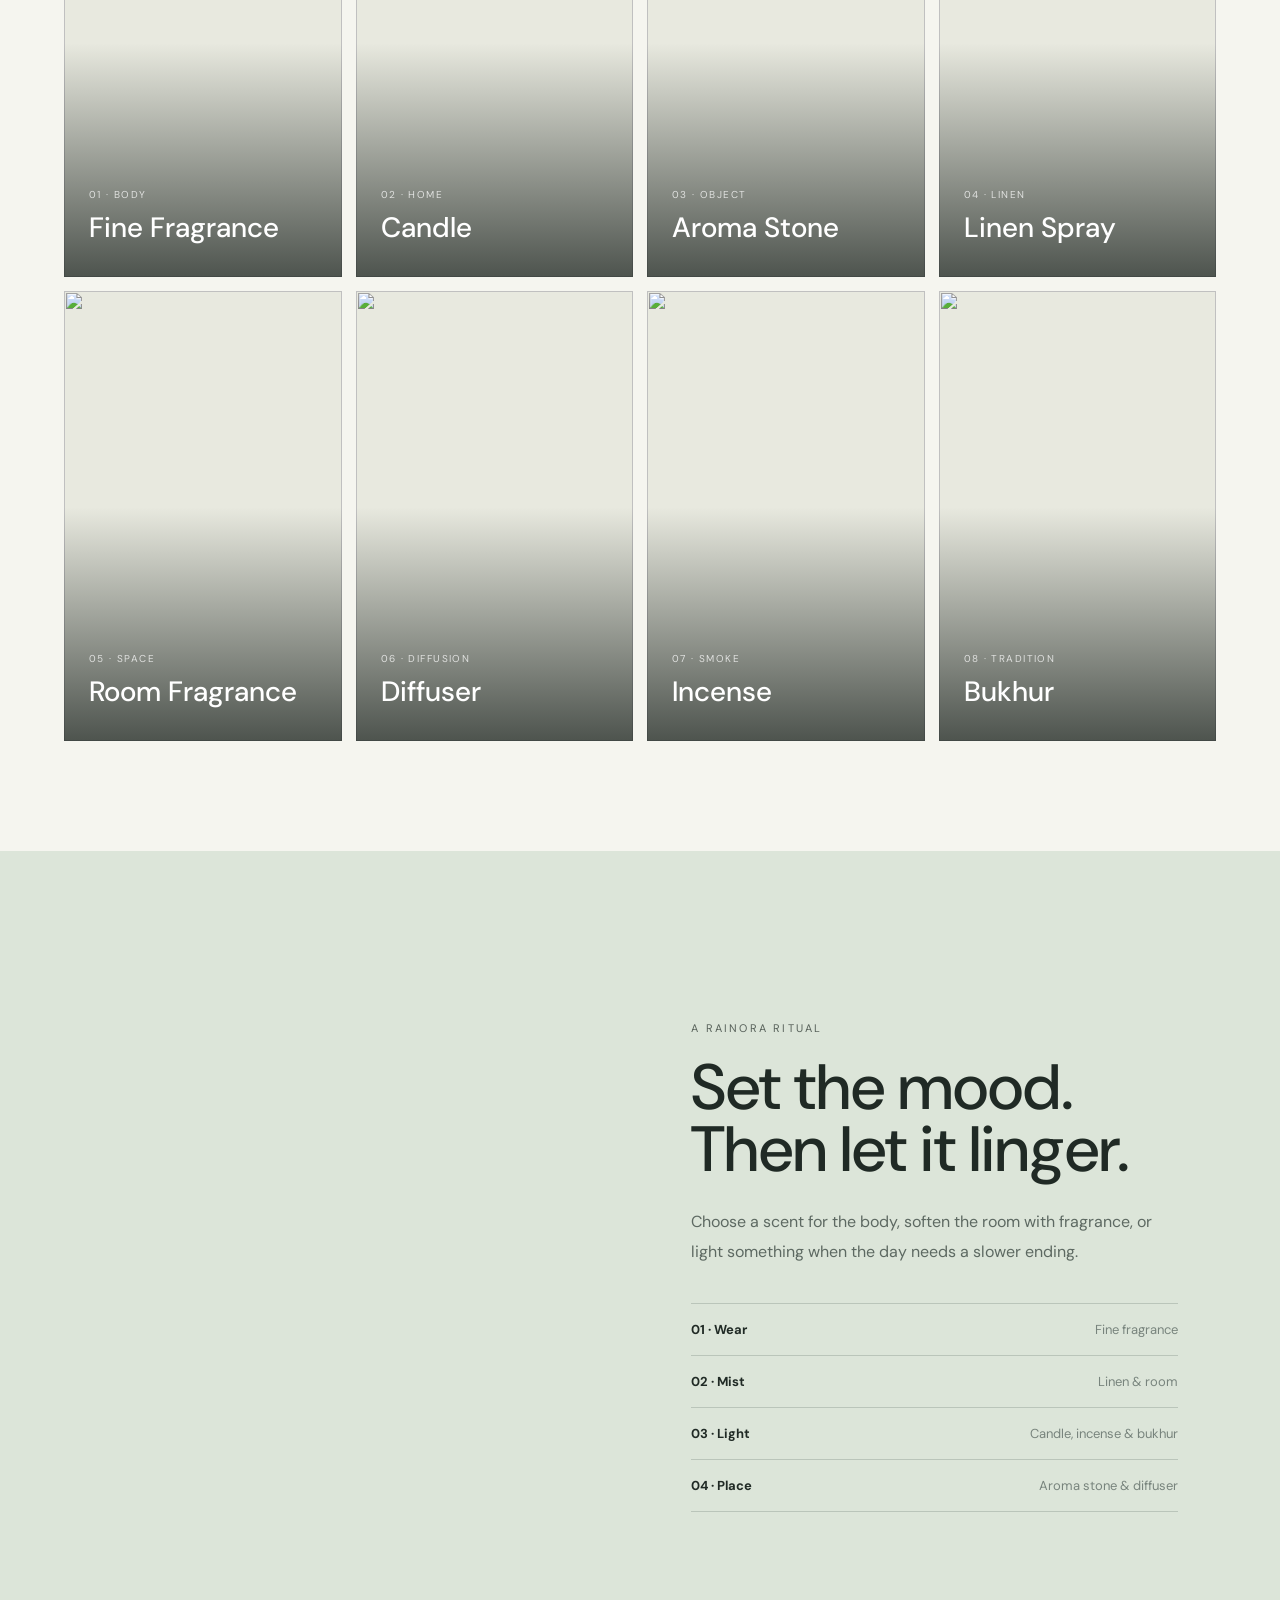
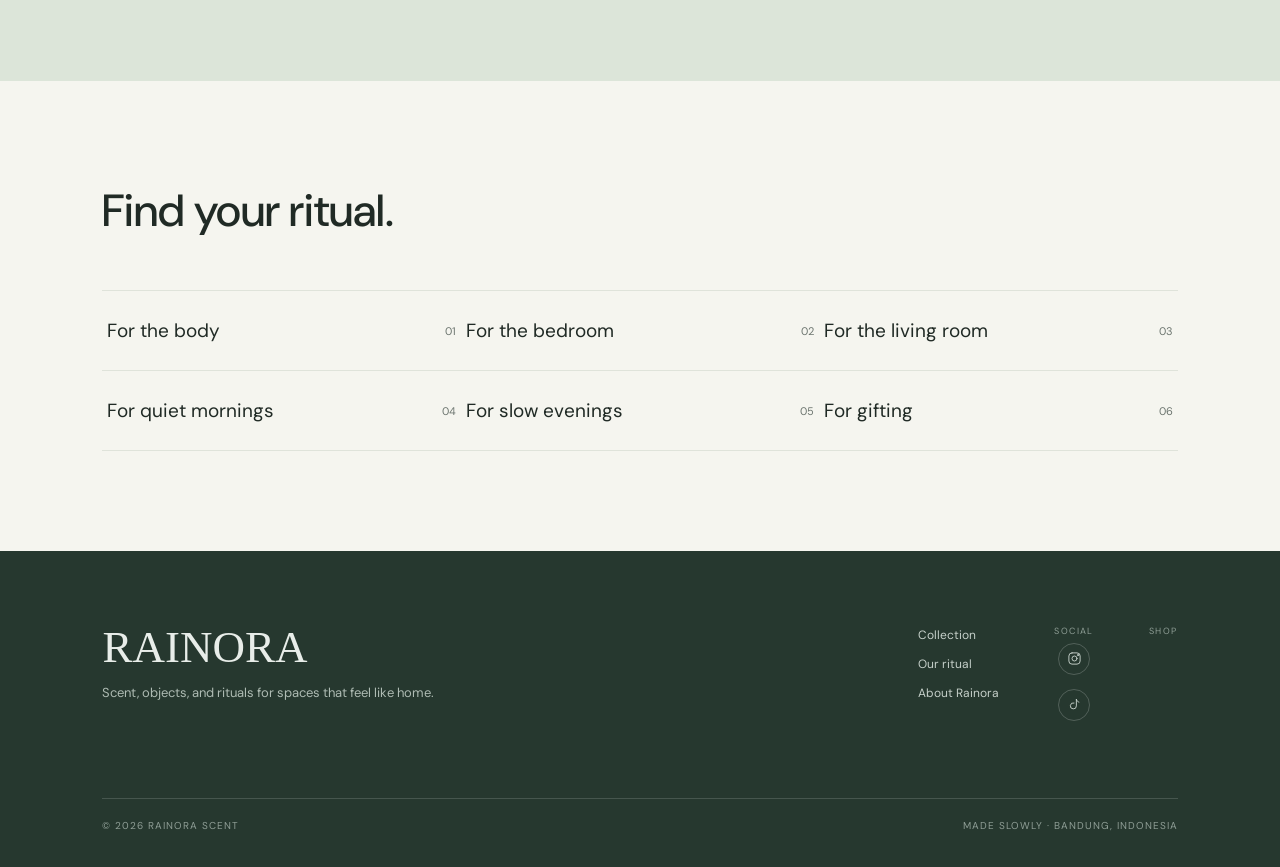
==== commit 7562a829: "Use sans-serif typography across Rainora" ====
--- a/index.html
+++ b/index.html
@@ -6,7 +6,7 @@
 <title>RAINORA — Scent & Home Rituals</title>
 <meta name="description" content="Rainora creates fragrance and home rituals inspired by rain, botanicals, and quiet moments.">
 <link rel="preconnect" href="https://fonts.googleapis.com"><link rel="preconnect" href="https://fonts.gstatic.com" crossorigin>
-<link href="https://fonts.googleapis.com/css2?family=DM+Sans:wght@400;500;600&family=Playfair+Display:ital,wght@0,500;0,600;1,500&display=swap" rel="stylesheet">
+<link href="https://fonts.googleapis.com/css2?family=DM+Sans:wght@400;500;600&display=swap" rel="stylesheet">
 <link rel="stylesheet" href="assets/css/template.css">
 <link rel="stylesheet" href="assets/css/home.css">
 </head>
--- a/assets/css/template.css
+++ b/assets/css/template.css
@@ -4,8 +4,9 @@
 body{margin:0;background:var(--paper);color:var(--ink);font-family:"DM Sans",sans-serif;overflow-x:hidden}
 a{color:inherit;text-decoration:none}
 button{font:inherit}
-.site-header{height:82px;padding:0 5vw;display:flex;align-items:center;justify-content:space-between;position:absolute;top:0;left:0;width:100%;z-index:50;color:#fff;transition:background .35s,color .35s,border-color .35s}
-.site-header.is-solid{position:relative;background:var(--paper);color:var(--ink);border-bottom:1px solid var(--line)}
+.site-header{height:82px;padding:0 5vw;display:flex;align-items:center;justify-content:space-between;position:sticky;top:0;left:0;width:100%;z-index:50;color:#fff;background:transparent;transition:background .35s,color .35s,border-color .35s}
+.site-header.is-overlay{margin-bottom:-82px}
+.site-header.is-solid{background:var(--paper);color:var(--ink);border-bottom:1px solid var(--line)}
 .site-logo{font:600 27px "Playfair Display",serif;letter-spacing:.13em}
 .site-nav{display:flex;gap:32px;font-size:11px;letter-spacing:.13em;text-transform:uppercase}
 .site-nav a{position:relative}
@@ -30,5 +31,24 @@
 .cursor{position:fixed;width:9px;height:9px;border-radius:50%;background:#fff;mix-blend-mode:difference;pointer-events:none;z-index:9999;transform:translate(-50%,-50%);display:none;transition:width .2s,height .2s}
 @media(min-width:900px){.cursor{display:block}}
 @media(max-width:850px){.site-nav{display:none}}
-@media(max-width:560px){.site-header{height:72px;padding:0 7vw}.site-logo{font-size:24px}.site-cta{padding:9px 12px}.footer-top{flex-direction:column}.footer-bottom{flex-direction:column;gap:8px}}
-@media(prefers-reduced-motion:reduce){*,*:before,*:after{animation-duration:.01ms!important;animation-iteration-count:1!important;scroll-behavior:auto!important;transition-duration:.01ms!important}}+@media(max-width:560px){.site-header{height:72px;padding:0 7vw}.site-header.is-overlay{margin-bottom:-72px}.site-logo{font-size:24px}.site-cta{padding:9px 12px}.footer-top{flex-direction:column}.footer-bottom{flex-direction:column;gap:8px}}
+@media(prefers-reduced-motion:reduce){*,*:before,*:after{animation-duration:.01ms!important;animation-iteration-count:1!important;scroll-behavior:auto!important;transition-duration:.01ms!important}}
+.nav-collection{position:relative;height:100%;display:flex;align-items:center}
+.collection-menu{position:absolute;top:calc(100% + 16px);left:50%;transform:translate(-50%,-8px);width:210px;padding:12px;background:rgba(245,245,239,.97);color:var(--ink);border:1px solid var(--line);box-shadow:0 18px 45px rgba(32,42,37,.12);opacity:0;visibility:hidden;pointer-events:none;transition:opacity .3s ease,transform .35s cubic-bezier(.22,1,.36,1),visibility .3s}
+.collection-menu:before{content:"";position:absolute;left:0;right:0;top:-16px;height:16px}
+.nav-collection:hover .collection-menu,.nav-collection:focus-within .collection-menu{opacity:1;visibility:visible;pointer-events:auto;transform:translate(-50%,0)}
+.collection-menu a{display:block;padding:10px 12px;font-size:9px;letter-spacing:.1em;text-transform:uppercase;transition:background .2s,padding-left .2s}
+.collection-menu a:hover{background:var(--sage);padding-left:16px}
+.site-header:not(.is-solid) .collection-menu{background:rgba(38,56,47,.96);color:#fff;border-color:rgba(255,255,255,.18)}
+.site-header:not(.is-solid) .collection-menu a:hover{background:rgba(255,255,255,.1)}
+@media(max-width:850px){.collection-menu{display:none}}
+\n.footer-social-group,.footer-store-group{display:flex;flex-direction:column;gap:12px}
+.footer-social-group>span,.footer-store-group>span{font-size:9px;letter-spacing:.16em;text-transform:uppercase;color:#8f9e96}
+.footer-social{display:flex;align-items:center;gap:14px}
+.social-link{display:grid;place-items:center;width:32px;height:32px;border:1px solid rgba(255,255,255,.2);border-radius:50%;transition:transform .3s,border-color .3s,background .3s}
+.social-link:hover{transform:translateY(-3px);border-color:rgba(255,255,255,.6);background:rgba(255,255,255,.08)}
+.social-link svg{width:15px;height:15px;fill:none;stroke:currentColor;stroke-width:1.5;stroke-linecap:round;stroke-linejoin:round}
+.footer-stores{display:flex;align-items:center;gap:18px}
+.store-link{display:flex;align-items:center;justify-content:center;height:30px;opacity:.82;transition:opacity .3s,transform .3s}
+.store-link:hover{opacity:1;transform:translateY(-2px)}
+.store-link img{display:block;width:auto;height:24px;max-width:110px;object-fit:contain}
--- a/assets/css/home.css
+++ b/assets/css/home.css
@@ -1,7 +1,7 @@
 .hero{min-height:91vh;display:grid;grid-template-columns:1.02fr .98fr;background:#25372f;color:#fff;overflow:hidden}
 .hero-copy{padding:155px 8vw 80px;display:flex;flex-direction:column;justify-content:center;position:relative}
 .eyebrow{font-size:11px;letter-spacing:.2em;text-transform:uppercase;opacity:.7;margin-bottom:22px}
-.hero-copy h1{font:500 clamp(52px,7.2vw,108px)/.92 "Playfair Display",serif;margin:0;max-width:760px}
+.hero-copy h1{font:500 clamp(52px,7.2vw,108px)/.92 "DM Sans",serif;margin:0;max-width:760px}
 .hero-copy h1 em,.hero h1 em{font-style:italic;color:#dbe5d8}
 .hero-copy p{max-width:450px;color:#d3dad5;line-height:1.8;font-size:15px;margin:30px 0}
 .cta{display:inline-flex;align-items:center;gap:20px;width:max-content;padding:15px 20px;border:1px solid rgba(255,255,255,.45);font-size:11px;letter-spacing:.13em;text-transform:uppercase}
@@ -9,16 +9,16 @@
 .hero-art.loaded{transform:scale(1)}
 .hero-art:before{content:"";position:absolute;inset:0;background:var(--deep);transform:translateY(0);transition:transform 1.2s cubic-bezier(.77,0,.18,1)}
 .hero-art.loaded:before{transform:translateY(-100%)}
-.float-word{position:absolute;z-index:3;font:italic 18px "Playfair Display",serif;letter-spacing:.08em;opacity:.72;pointer-events:none;animation:drift 7s ease-in-out infinite}
+.float-word{position:absolute;z-index:3;font:italic 18px "DM Sans",serif;letter-spacing:.08em;opacity:.72;pointer-events:none;animation:drift 7s ease-in-out infinite}
 .float-word.one{left:8%;top:18%}.float-word.two{right:7%;top:34%;animation-delay:-2.2s}.float-word.three{left:34%;bottom:11%;animation-delay:-4s}
 @keyframes drift{0%,100%{transform:translate3d(0,0,0) rotate(-4deg)}50%{transform:translate3d(14px,-18px,0) rotate(4deg)}}
 .intro{padding:110px 8vw 90px;display:grid;grid-template-columns:1fr 1.35fr;gap:8vw}
 .intro .label{font-size:11px;letter-spacing:.18em;text-transform:uppercase;color:var(--muted)}
-.intro h2{font:500 clamp(35px,4.2vw,61px)/1.06 "Playfair Display",serif;margin:0}
+.intro h2{font:500 clamp(35px,4.2vw,61px)/1.06 "DM Sans",serif;margin:0}
 .intro p{font-size:16px;line-height:1.9;color:var(--muted);max-width:650px;margin:28px 0 0}
 .products{padding:0 5vw 110px}
 .section-head{display:flex;justify-content:space-between;align-items:end;padding:0 3vw 28px;border-bottom:1px solid var(--line);margin-bottom:30px}
-.section-head h2{font:500 39px "Playfair Display",serif;margin:0}
+.section-head h2{font:500 39px "DM Sans",serif;margin:0}
 .section-head span{font-size:11px;color:var(--muted);letter-spacing:.15em;text-transform:uppercase}
 .grid{display:grid;grid-template-columns:repeat(4,1fr);gap:14px}
 .card{min-height:450px;position:relative;overflow:hidden;background:#e8e9df;cursor:pointer;transition:transform .6s cubic-bezier(.22,1,.36,1)}
@@ -28,26 +28,26 @@
 .card .shade{position:absolute;inset:0;background:linear-gradient(transparent 48%,rgba(18,26,22,.72))}
 .card-info{position:absolute;bottom:0;padding:25px;color:#fff;width:100%}
 .card-info small{font-size:10px;letter-spacing:.14em;text-transform:uppercase;opacity:.75}
-.card-info h3{font:500 28px "Playfair Display",serif;margin:6px 0;transition:transform .5s}
+.card-info h3{font:500 28px "DM Sans",serif;margin:6px 0;transition:transform .5s}
 .card:hover .card-info h3{transform:translateX(7px)}
 .ritual{background:var(--sage);padding:115px 8vw;display:grid;grid-template-columns:1fr 1fr;gap:8vw;align-items:center}
 .ritual-art{height:600px;background:url("https://images.unsplash.com/photo-1603006905003-be475563bc59?auto=format&fit=crop&w=1100&q=85") center/cover}
-.ritual-copy h2{font:500 clamp(42px,5vw,70px)/.98 "Playfair Display",serif;margin:0 0 25px}
+.ritual-copy h2{font:500 clamp(42px,5vw,70px)/.98 "DM Sans",serif;margin:0 0 25px}
 .ritual-copy p{color:#5d6962;line-height:1.9;max-width:470px}
 .ritual-list{margin-top:35px;border-top:1px solid rgba(51,70,61,.2)}
 .ritual-list div{display:flex;justify-content:space-between;padding:17px 0;border-bottom:1px solid rgba(51,70,61,.2);font-size:13px}
 .ritual-list span{color:#78847d}
 .categories{padding:100px 8vw}
-.categories h2{font:500 45px "Playfair Display",serif;margin:0 0 50px}
+.categories h2{font:500 45px "DM Sans",serif;margin:0 0 50px}
 .catgrid{display:grid;grid-template-columns:repeat(3,1fr);border-top:1px solid var(--line)}
 .cat{padding:27px 5px;border-bottom:1px solid var(--line);font-size:19px;display:flex;justify-content:space-between}
 .cat small{font:11px "DM Sans";color:var(--muted);align-self:center}
 .journal{padding:100px 8vw;background:#fff}
-.journal h2{font:500 45px "Playfair Display",serif;margin:0 0 42px}
+.journal h2{font:500 45px "DM Sans",serif;margin:0 0 42px}
 .stories{display:grid;grid-template-columns:1.5fr 1fr 1fr;gap:18px}
 .story{background:var(--paper)}.story img{width:100%;height:290px;object-fit:cover}
 .story div{padding:20px}.story small{color:var(--muted);font-size:10px;letter-spacing:.12em;text-transform:uppercase}
-.story h3{font:500 25px "Playfair Display",serif;margin:9px 0}.story p{font-size:13px;line-height:1.7;color:var(--muted)}
+.story h3{font:500 25px "DM Sans",serif;margin:9px 0}.story p{font-size:13px;line-height:1.7;color:var(--muted)}
 .hero-copy>*{opacity:0;transform:translateY(35px)}
 .hero-copy.loaded>*{opacity:1;transform:none;transition:opacity 1s cubic-bezier(.22,1,.36,1),transform 1s cubic-bezier(.22,1,.36,1)}
 .hero-copy.loaded h1{transition-delay:.15s}.hero-copy.loaded p{transition-delay:.28s}.hero-copy.loaded .cta{transition-delay:.4s}
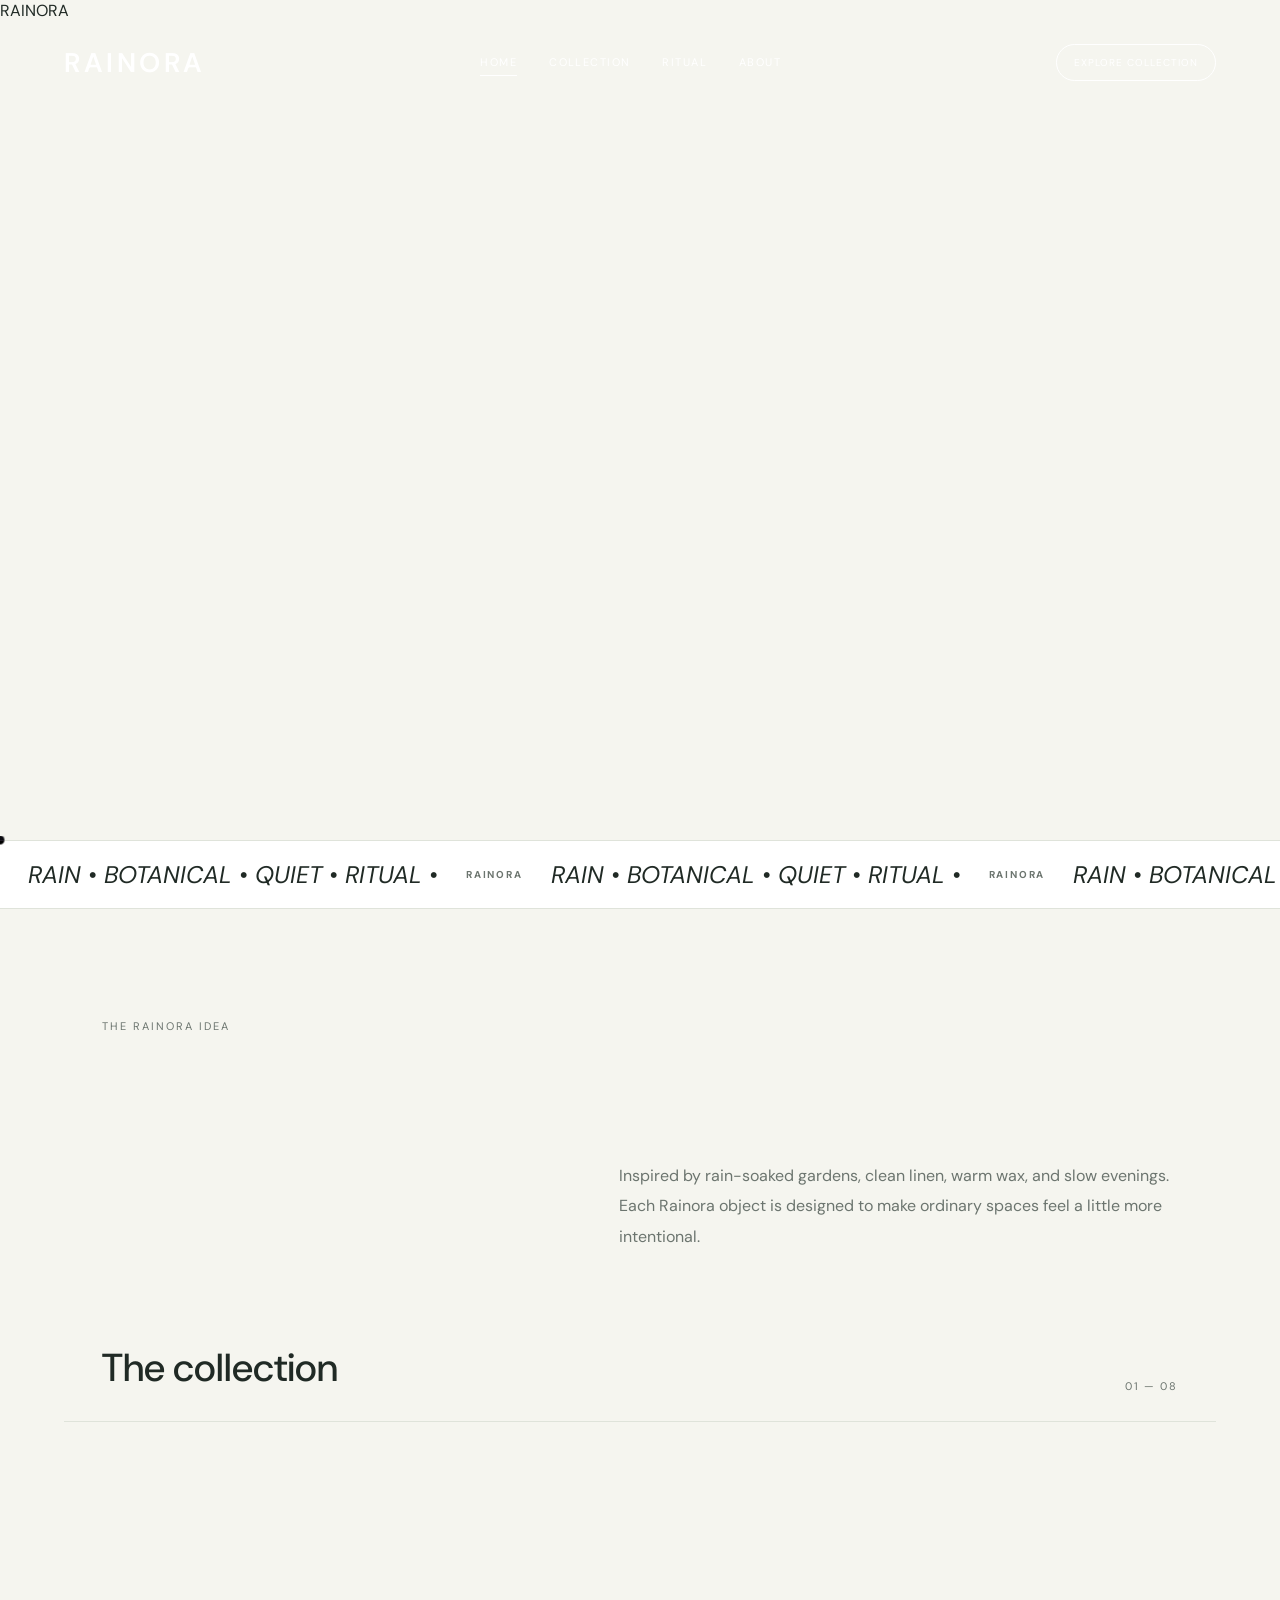
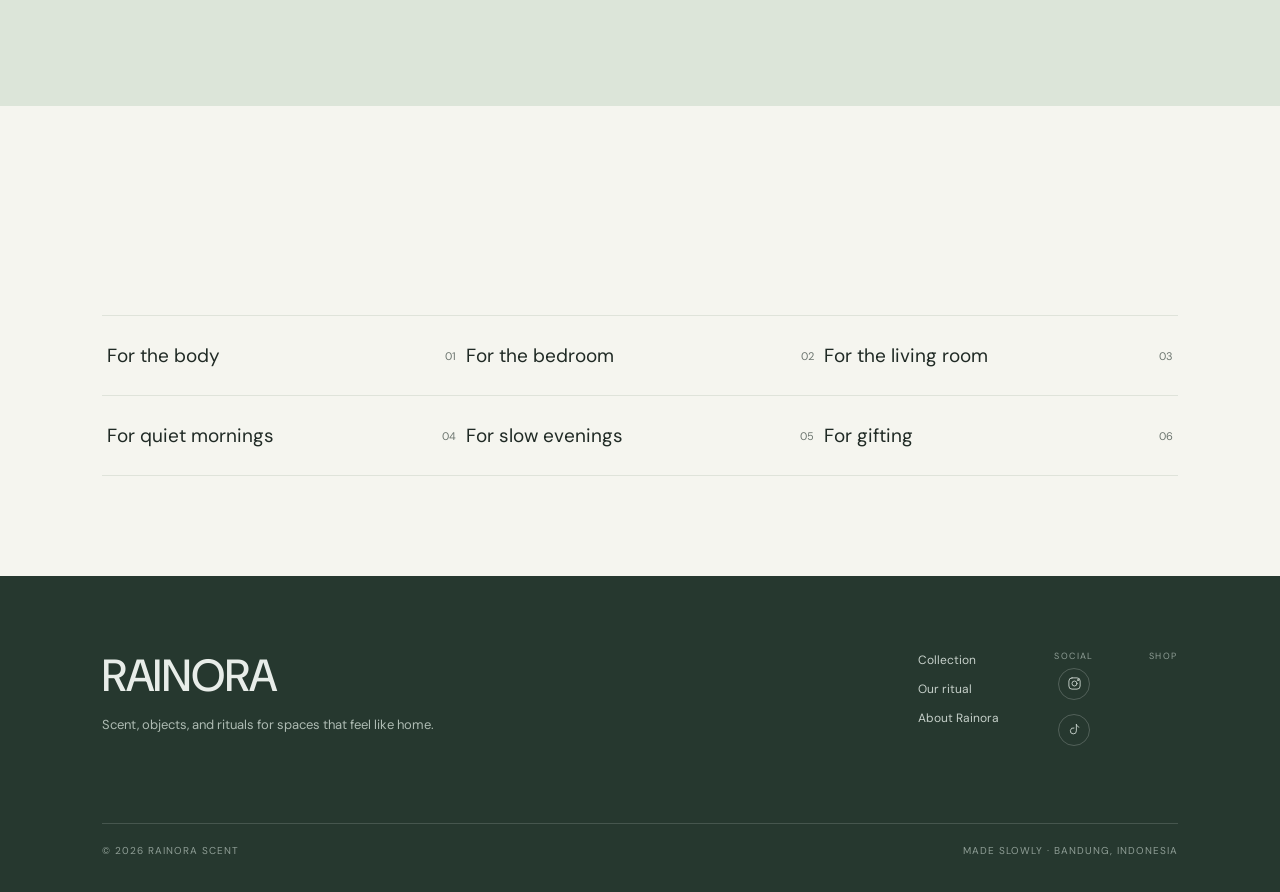
==== commit 579545a0: "Add Rainora opening transition markup" ====
--- a/index.html
+++ b/index.html
@@ -10,7 +10,7 @@
 <link rel="stylesheet" href="assets/css/template.css">
 <link rel="stylesheet" href="assets/css/home.css">
 </head>
-<body data-page="home">
+<body data-page="home"><div class="rainora-loader" aria-hidden="true"><div class="rainora-loader-panel"><div class="rainora-loader-brand">RAINORA</div><div class="rainora-loader-line"></div></div></div>
 <div id="site-header"></div>
 <main>
 <section class="hero"><div class="hero-copy"><div class="eyebrow">Scent & Home Rituals · Est. 2026</div><h1>A quieter way to <em>feel</em> a room.</h1><p>Fragrance for skin, space, and the small rituals in between. Rainora brings botanical calm into everyday moments.</p><a class="cta" href="collection.html">Discover Rainora <span>↘</span></a></div><div class="hero-art"><span class="float-word one">soft air</span><span class="float-word two">after rain</span><span class="float-word three">slow down</span></div></section>
--- a/assets/css/template.css
+++ b/assets/css/template.css
@@ -1,13 +1,13 @@
 :root{--ink:#202a25;--muted:#6c756f;--paper:#f5f5ef;--line:#dfe3da;--sage:#dce5d9;--deep:#30453b;--white:#fff}
 *{box-sizing:border-box}
 html{scroll-behavior:smooth}
-body{margin:0;background:var(--paper);color:var(--ink);font-family:"DM Sans",sans-serif;overflow-x:hidden}
+body{margin:0;background:var(--paper);color:var(--ink);font-family:"DM Sans",sans-sans-serif;overflow-x:hidden}
 a{color:inherit;text-decoration:none}
 button{font:inherit}
 .site-header{height:82px;padding:0 5vw;display:flex;align-items:center;justify-content:space-between;position:sticky;top:0;left:0;width:100%;z-index:50;color:#fff;background:transparent;transition:background .35s,color .35s,border-color .35s}
 .site-header.is-overlay{margin-bottom:-82px}
 .site-header.is-solid{background:var(--paper);color:var(--ink);border-bottom:1px solid var(--line)}
-.site-logo{font:600 27px "Playfair Display",serif;letter-spacing:.13em}
+.site-logo{font:600 27px "DM Sans",sans-serif;letter-spacing:.13em}
 .site-nav{display:flex;gap:32px;font-size:11px;letter-spacing:.13em;text-transform:uppercase}
 .site-nav a{position:relative}
 .site-nav a:after{content:"";position:absolute;left:0;right:0;bottom:-7px;height:1px;background:currentColor;transform:scaleX(0);transform-origin:right;transition:transform .35s}
@@ -15,7 +15,7 @@
 .site-cta{border:1px solid currentColor;padding:11px 17px;border-radius:999px;font-size:10px;letter-spacing:.1em;text-transform:uppercase}
 .site-footer{background:#26382f;color:#e8ede9;padding:70px 8vw 35px}
 .footer-top{display:flex;justify-content:space-between;gap:30px}
-.footer-logo{font:500 45px "Playfair Display",serif}
+.footer-logo{font:500 45px "DM Sans",sans-serif}
 .footer-note{color:#aebbb3;max-width:360px;font-size:13px;line-height:1.8;margin:8px 0 0}
 .footer-links{display:flex;gap:55px;font-size:12px;line-height:2.4;color:#c6d0ca}
 .footer-links div{display:flex;flex-direction:column}
@@ -23,7 +23,7 @@
 .footer-bottom{border-top:1px solid rgba(255,255,255,.15);margin-top:65px;padding-top:20px;display:flex;justify-content:space-between;color:#8f9e96;font-size:10px;letter-spacing:.1em;text-transform:uppercase}
 .marquee{overflow:hidden;white-space:nowrap;background:#fff;border-top:1px solid var(--line);border-bottom:1px solid var(--line);padding:18px 0}
 .marquee-track{display:inline-flex;min-width:max-content;animation:marquee 25s linear infinite}
-.marquee-track span{font:italic 24px "Playfair Display",serif;padding:0 28px}
+.marquee-track span{font:italic 24px "DM Sans",sans-serif;padding:0 28px}
 .marquee-track b{font-size:10px;letter-spacing:.18em;color:var(--muted);align-self:center}
 @keyframes marquee{to{transform:translateX(-50%)}}
 .reveal{opacity:0;transform:translateY(45px);transition:opacity .9s cubic-bezier(.22,1,.36,1),transform 1s cubic-bezier(.22,1,.36,1)}
@@ -52,3 +52,20 @@
 .store-link{display:flex;align-items:center;justify-content:center;height:30px;opacity:.82;transition:opacity .3s,transform .3s}
 .store-link:hover{opacity:1;transform:translateY(-2px)}
 .store-link img{display:block;width:auto;height:24px;max-width:110px;object-fit:contain}
+
+
+/* Rainora scroll motion — editorial, fluid, image-led */
+html{scroll-behavior:smooth}
+[data-scroll-reveal]{opacity:0;transform:translate3d(0,70px,0);clip-path:inset(8% 0 0 0);transition:opacity .9s cubic-bezier(.22,1,.36,1),transform 1.05s cubic-bezier(.16,1,.3,1),clip-path 1.05s cubic-bezier(.16,1,.3,1)}
+[data-scroll-reveal].is-visible{opacity:1;transform:none;clip-path:inset(0)}
+[data-scroll-reveal="left"]{transform:translate3d(-80px,0,0);clip-path:inset(0 8% 0 0)}
+[data-scroll-reveal="right"]{transform:translate3d(80px,0,0);clip-path:inset(0 0 0 8%)}
+[data-scroll-reveal="scale"]{transform:scale(.88);clip-path:inset(8%)}
+[data-scroll-reveal].is-visible{transition-delay:var(--delay,0ms)}
+[data-scroll-image]{overflow:hidden}
+[data-scroll-image] img,[data-scroll-image] .parallax-media{transform:scale(1.16) translate3d(0,0,0);transition:transform 1.4s cubic-bezier(.16,1,.3,1)}
+[data-scroll-image].is-visible img,[data-scroll-image].is-visible .parallax-media{transform:scale(1.03) translate3d(0,var(--parallax-y,0px),0)}
+.scroll-line{position:relative;overflow:hidden}
+.scroll-line:after{content:"";position:absolute;left:0;bottom:0;width:100%;height:1px;background:currentColor;transform:scaleX(0);transform-origin:left;transition:transform 1s cubic-bezier(.16,1,.3,1)}
+.scroll-line.is-visible:after{transform:scaleX(1)}
+@media(prefers-reduced-motion:reduce){[data-scroll-reveal],[data-scroll-image] img,[data-scroll-image] .parallax-media{opacity:1;transform:none;clip-path:none;transition:none}}
--- a/assets/css/home.css
+++ b/assets/css/home.css
@@ -1,7 +1,7 @@
 .hero{min-height:91vh;display:grid;grid-template-columns:1.02fr .98fr;background:#25372f;color:#fff;overflow:hidden}
 .hero-copy{padding:155px 8vw 80px;display:flex;flex-direction:column;justify-content:center;position:relative}
 .eyebrow{font-size:11px;letter-spacing:.2em;text-transform:uppercase;opacity:.7;margin-bottom:22px}
-.hero-copy h1{font:500 clamp(52px,7.2vw,108px)/.92 "DM Sans",serif;margin:0;max-width:760px}
+.hero-copy h1{font:500 clamp(52px,7.2vw,108px)/.92 "DM Sans",sans-serif;margin:0;max-width:760px}
 .hero-copy h1 em,.hero h1 em{font-style:italic;color:#dbe5d8}
 .hero-copy p{max-width:450px;color:#d3dad5;line-height:1.8;font-size:15px;margin:30px 0}
 .cta{display:inline-flex;align-items:center;gap:20px;width:max-content;padding:15px 20px;border:1px solid rgba(255,255,255,.45);font-size:11px;letter-spacing:.13em;text-transform:uppercase}
@@ -9,16 +9,16 @@
 .hero-art.loaded{transform:scale(1)}
 .hero-art:before{content:"";position:absolute;inset:0;background:var(--deep);transform:translateY(0);transition:transform 1.2s cubic-bezier(.77,0,.18,1)}
 .hero-art.loaded:before{transform:translateY(-100%)}
-.float-word{position:absolute;z-index:3;font:italic 18px "DM Sans",serif;letter-spacing:.08em;opacity:.72;pointer-events:none;animation:drift 7s ease-in-out infinite}
+.float-word{position:absolute;z-index:3;font:italic 18px "DM Sans",sans-serif;letter-spacing:.08em;opacity:.72;pointer-events:none;animation:drift 7s ease-in-out infinite}
 .float-word.one{left:8%;top:18%}.float-word.two{right:7%;top:34%;animation-delay:-2.2s}.float-word.three{left:34%;bottom:11%;animation-delay:-4s}
 @keyframes drift{0%,100%{transform:translate3d(0,0,0) rotate(-4deg)}50%{transform:translate3d(14px,-18px,0) rotate(4deg)}}
 .intro{padding:110px 8vw 90px;display:grid;grid-template-columns:1fr 1.35fr;gap:8vw}
 .intro .label{font-size:11px;letter-spacing:.18em;text-transform:uppercase;color:var(--muted)}
-.intro h2{font:500 clamp(35px,4.2vw,61px)/1.06 "DM Sans",serif;margin:0}
+.intro h2{font:500 clamp(35px,4.2vw,61px)/1.06 "DM Sans",sans-serif;margin:0}
 .intro p{font-size:16px;line-height:1.9;color:var(--muted);max-width:650px;margin:28px 0 0}
 .products{padding:0 5vw 110px}
 .section-head{display:flex;justify-content:space-between;align-items:end;padding:0 3vw 28px;border-bottom:1px solid var(--line);margin-bottom:30px}
-.section-head h2{font:500 39px "DM Sans",serif;margin:0}
+.section-head h2{font:500 39px "DM Sans",sans-serif;margin:0}
 .section-head span{font-size:11px;color:var(--muted);letter-spacing:.15em;text-transform:uppercase}
 .grid{display:grid;grid-template-columns:repeat(4,1fr);gap:14px}
 .card{min-height:450px;position:relative;overflow:hidden;background:#e8e9df;cursor:pointer;transition:transform .6s cubic-bezier(.22,1,.36,1)}
@@ -28,26 +28,26 @@
 .card .shade{position:absolute;inset:0;background:linear-gradient(transparent 48%,rgba(18,26,22,.72))}
 .card-info{position:absolute;bottom:0;padding:25px;color:#fff;width:100%}
 .card-info small{font-size:10px;letter-spacing:.14em;text-transform:uppercase;opacity:.75}
-.card-info h3{font:500 28px "DM Sans",serif;margin:6px 0;transition:transform .5s}
+.card-info h3{font:500 28px "DM Sans",sans-serif;margin:6px 0;transition:transform .5s}
 .card:hover .card-info h3{transform:translateX(7px)}
 .ritual{background:var(--sage);padding:115px 8vw;display:grid;grid-template-columns:1fr 1fr;gap:8vw;align-items:center}
 .ritual-art{height:600px;background:url("https://images.unsplash.com/photo-1603006905003-be475563bc59?auto=format&fit=crop&w=1100&q=85") center/cover}
-.ritual-copy h2{font:500 clamp(42px,5vw,70px)/.98 "DM Sans",serif;margin:0 0 25px}
+.ritual-copy h2{font:500 clamp(42px,5vw,70px)/.98 "DM Sans",sans-serif;margin:0 0 25px}
 .ritual-copy p{color:#5d6962;line-height:1.9;max-width:470px}
 .ritual-list{margin-top:35px;border-top:1px solid rgba(51,70,61,.2)}
 .ritual-list div{display:flex;justify-content:space-between;padding:17px 0;border-bottom:1px solid rgba(51,70,61,.2);font-size:13px}
 .ritual-list span{color:#78847d}
 .categories{padding:100px 8vw}
-.categories h2{font:500 45px "DM Sans",serif;margin:0 0 50px}
+.categories h2{font:500 45px "DM Sans",sans-serif;margin:0 0 50px}
 .catgrid{display:grid;grid-template-columns:repeat(3,1fr);border-top:1px solid var(--line)}
 .cat{padding:27px 5px;border-bottom:1px solid var(--line);font-size:19px;display:flex;justify-content:space-between}
 .cat small{font:11px "DM Sans";color:var(--muted);align-self:center}
 .journal{padding:100px 8vw;background:#fff}
-.journal h2{font:500 45px "DM Sans",serif;margin:0 0 42px}
+.journal h2{font:500 45px "DM Sans",sans-serif;margin:0 0 42px}
 .stories{display:grid;grid-template-columns:1.5fr 1fr 1fr;gap:18px}
 .story{background:var(--paper)}.story img{width:100%;height:290px;object-fit:cover}
 .story div{padding:20px}.story small{color:var(--muted);font-size:10px;letter-spacing:.12em;text-transform:uppercase}
-.story h3{font:500 25px "DM Sans",serif;margin:9px 0}.story p{font-size:13px;line-height:1.7;color:var(--muted)}
+.story h3{font:500 25px "DM Sans",sans-serif;margin:9px 0}.story p{font-size:13px;line-height:1.7;color:var(--muted)}
 .hero-copy>*{opacity:0;transform:translateY(35px)}
 .hero-copy.loaded>*{opacity:1;transform:none;transition:opacity 1s cubic-bezier(.22,1,.36,1),transform 1s cubic-bezier(.22,1,.36,1)}
 .hero-copy.loaded h1{transition-delay:.15s}.hero-copy.loaded p{transition-delay:.28s}.hero-copy.loaded .cta{transition-delay:.4s}
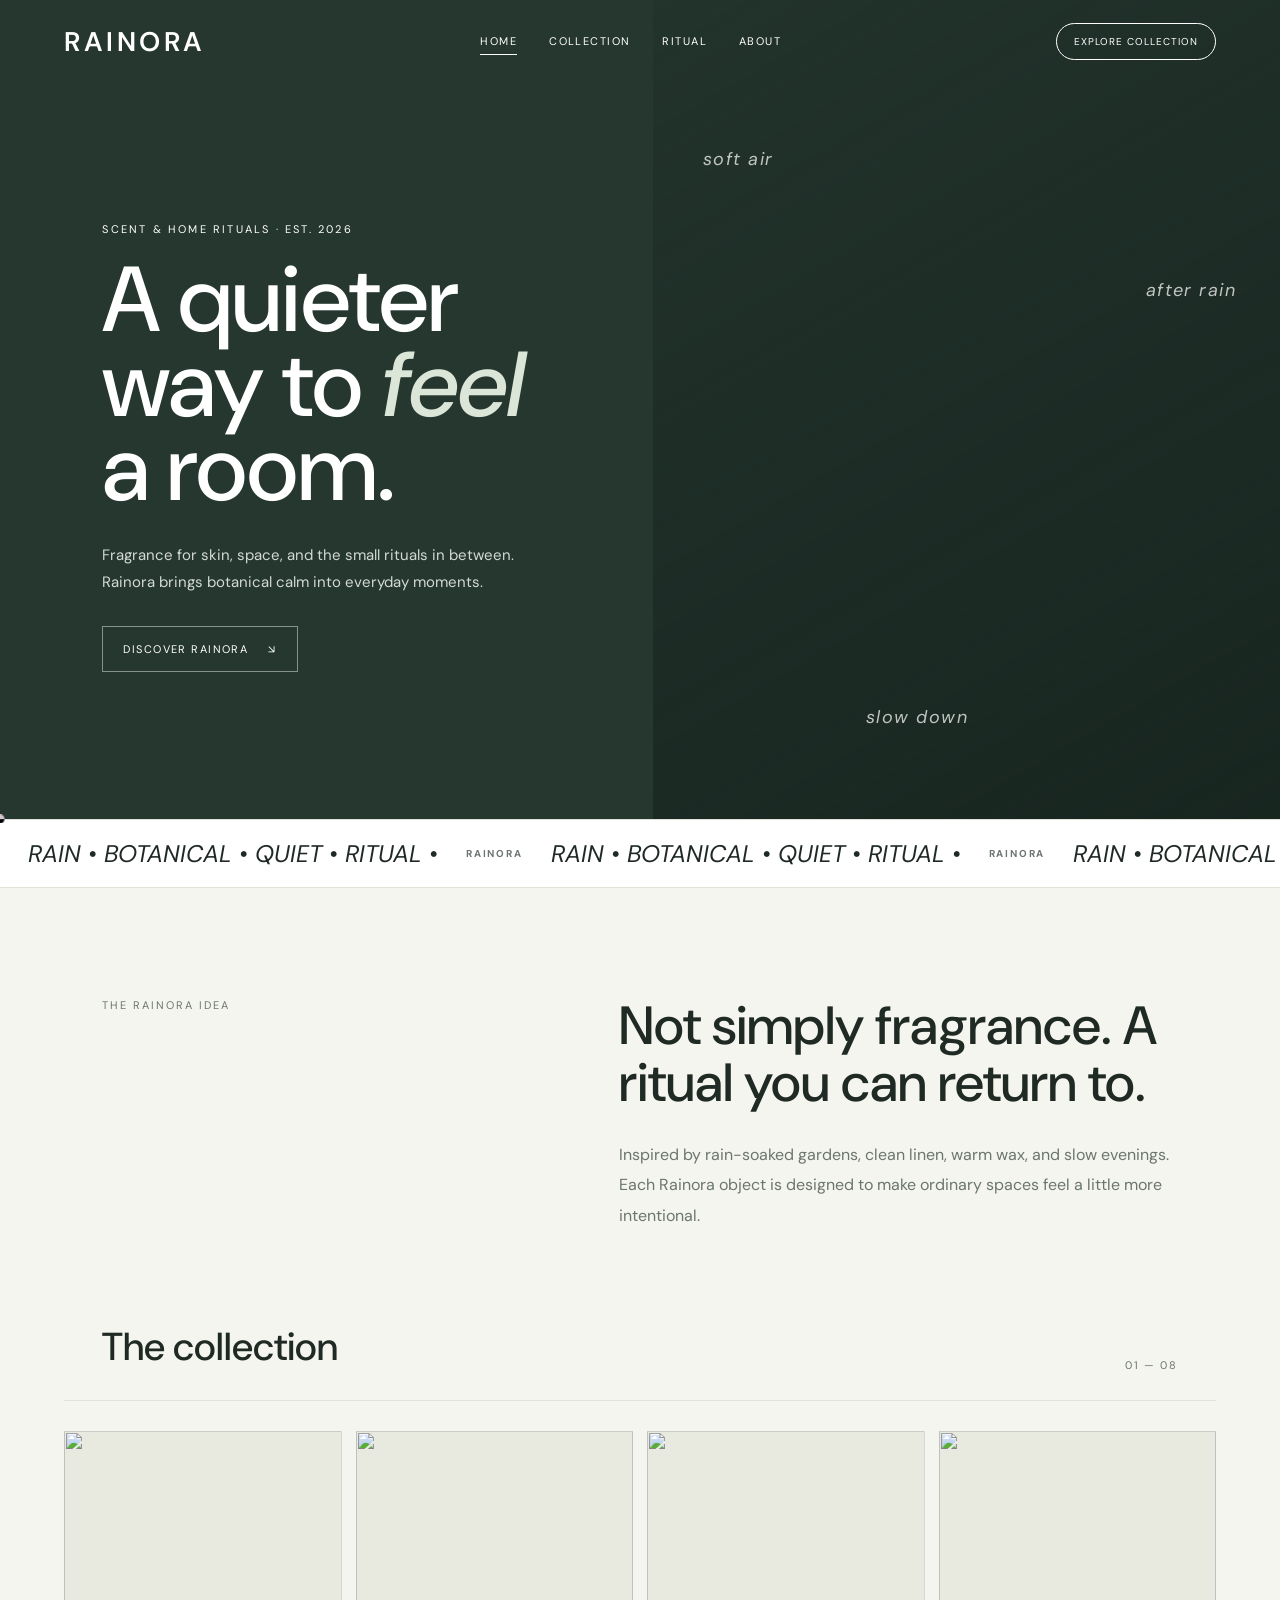
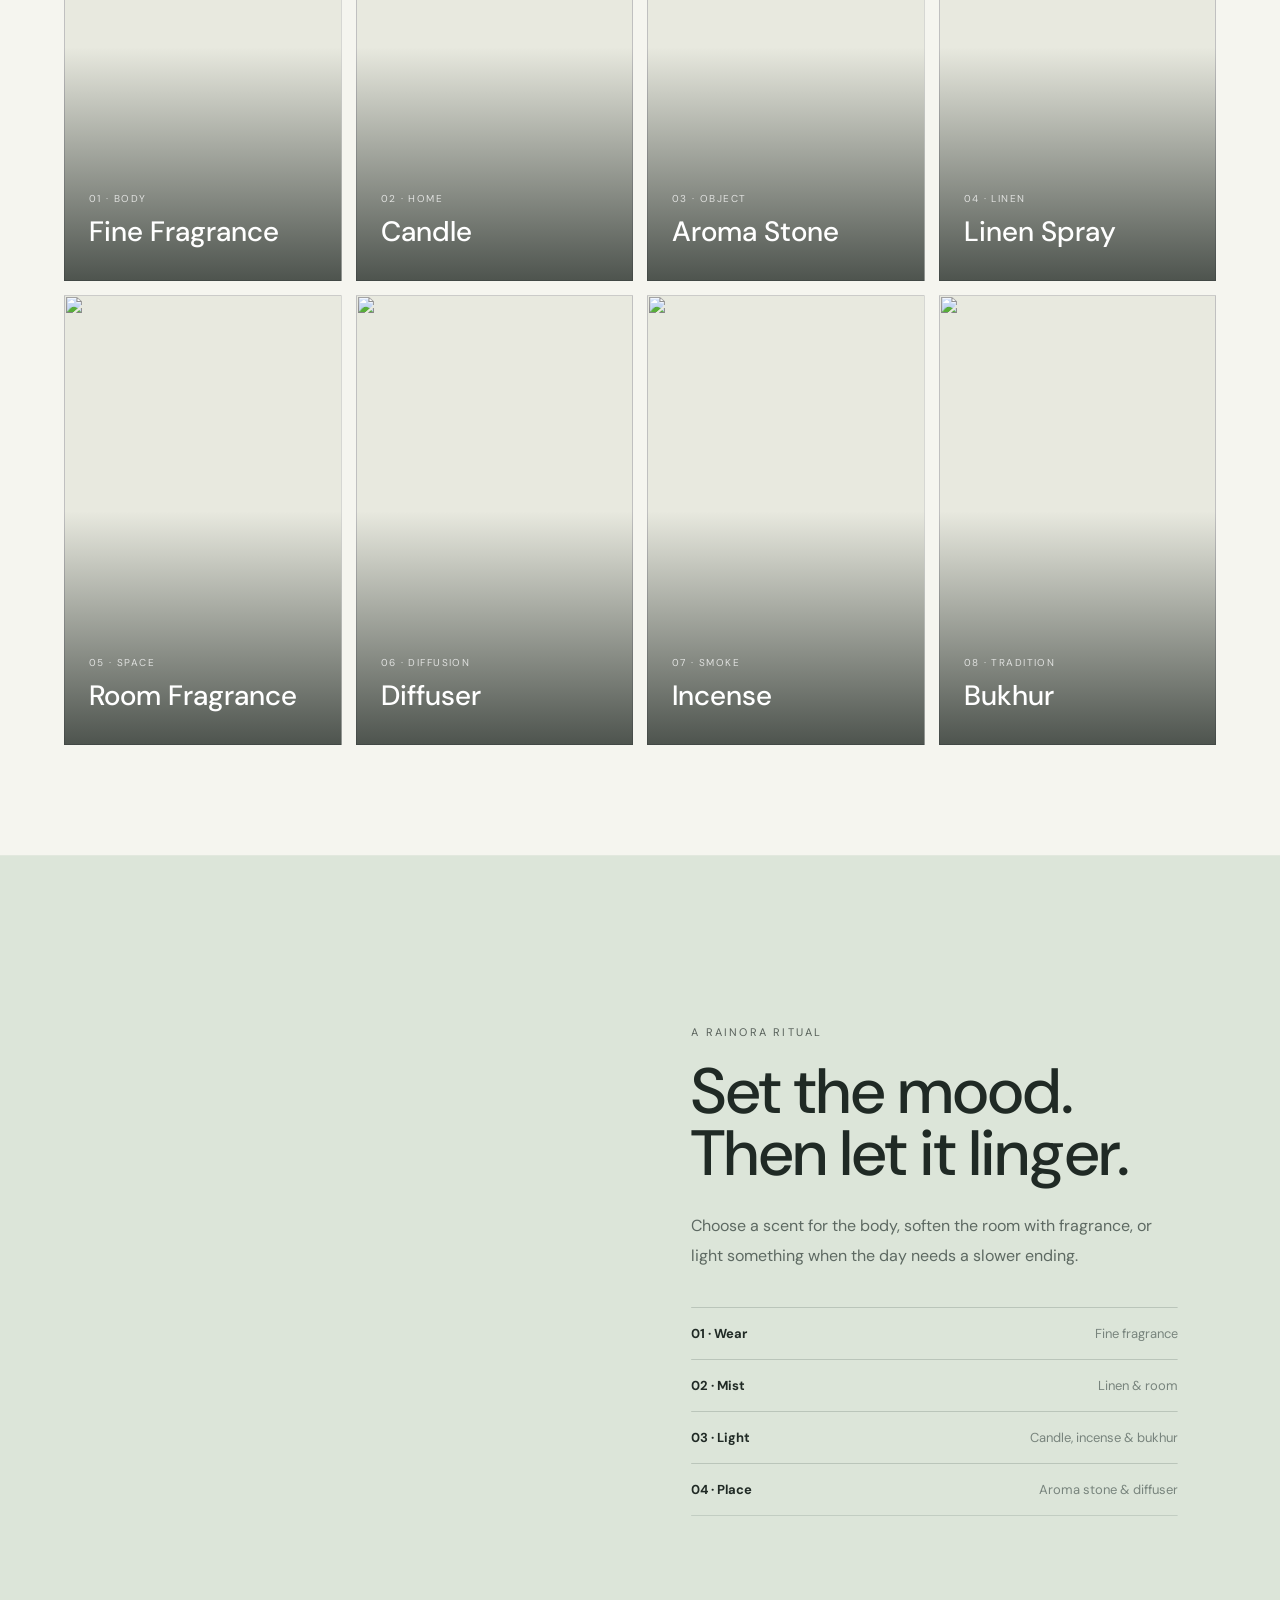
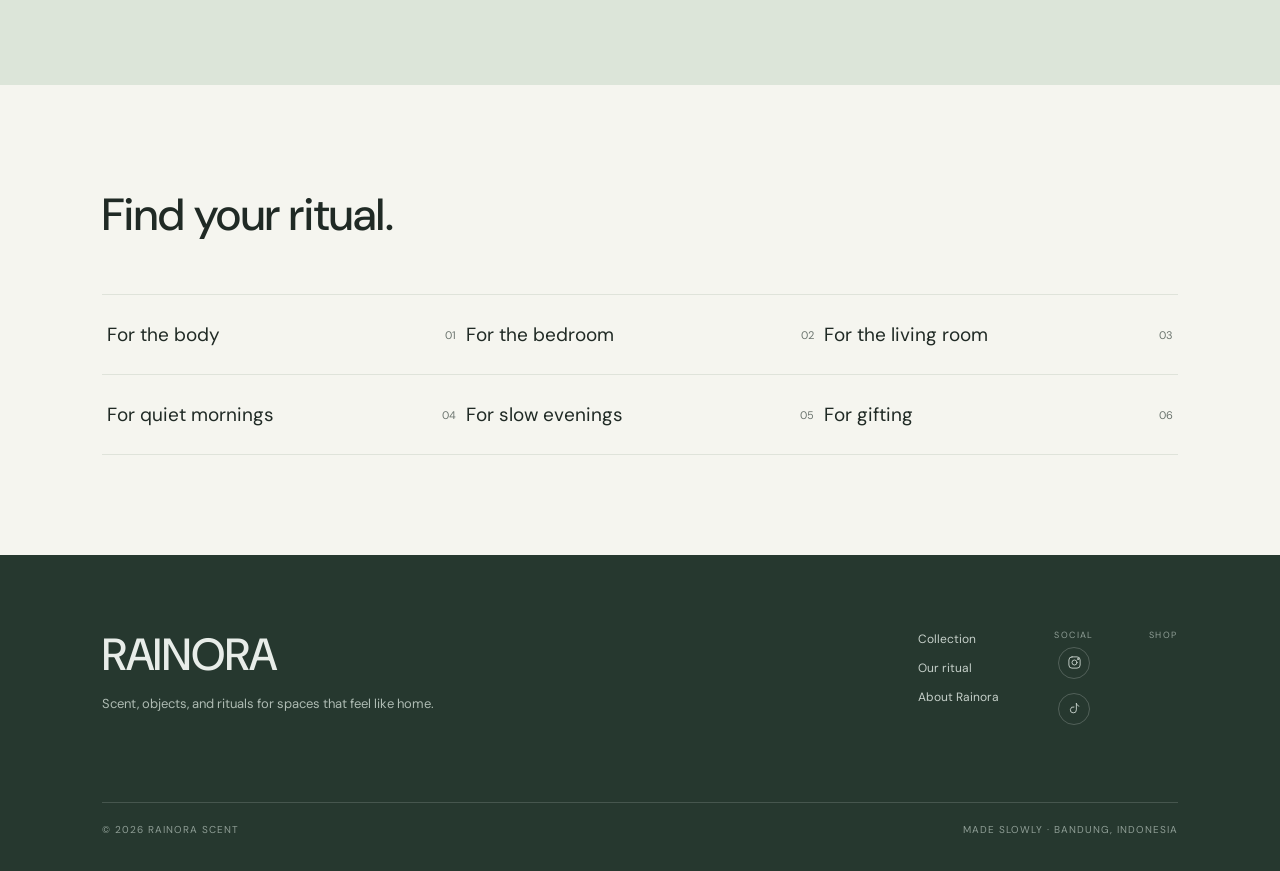
==== commit 450f188c: "Strengthen SEO metadata and structured data" ====
--- a/index.html
+++ b/index.html
@@ -3,12 +3,41 @@
 <head>
 <meta charset="utf-8">
 <meta name="viewport" content="width=device-width,initial-scale=1">
-<title>RAINORA — Scent & Home Rituals</title>
-<meta name="description" content="Rainora creates fragrance and home rituals inspired by rain, botanicals, and quiet moments.">
+<title>RAINORA — Scent & Home Rituals | Fragrance, Home & Botanical Objects</title>
+<meta name="description" content="RAINORA is a scent and home ritual brand creating fine fragrance, candles, aroma stones, linen spray, room fragrance, diffusers, incense and bukhur inspired by rain and botanicals.">
 <link rel="preconnect" href="https://fonts.googleapis.com"><link rel="preconnect" href="https://fonts.gstatic.com" crossorigin>
 <link href="https://fonts.googleapis.com/css2?family=DM+Sans:wght@400;500;600&display=swap" rel="stylesheet">
 <link rel="stylesheet" href="assets/css/template.css">
 <link rel="stylesheet" href="assets/css/home.css">
+<meta name="author" content="Rahmawati Nurul Janah, Rosma Fitriani Rahayu">
+<meta name="robots" content="index, follow, max-image-preview:large, max-snippet:-1, max-video-preview:-1">
+<meta name="theme-color" content="#30453b">
+<meta name="keywords" content="Rainora, RAINORA, fragrance, fine fragrance, perfume, candle, aroma stone, scented stone, linen spray, room fragrance, diffuser, incense, bukhur, home fragrance, scent ritual, botanical fragrance, Rahmawati Nurul Janah, Rosma Fitriani Rahayu">
+<meta property="og:type" content="website">
+<meta property="og:site_name" content="RAINORA">
+<meta property="og:title" content="RAINORA — Scent & Home Rituals | Fragrance, Home & Botanical Objects">
+<meta property="og:description" content="RAINORA is a scent and home ritual brand creating fine fragrance, candles, aroma stones, linen spray, room fragrance, diffusers, incense and bukhur inspired by rain and botanicals.">
+<meta name="twitter:card" content="summary_large_image">
+<meta name="twitter:title" content="RAINORA — Scent & Home Rituals | Fragrance, Home & Botanical Objects">
+<meta name="twitter:description" content="RAINORA is a scent and home ritual brand creating fine fragrance, candles, aroma stones, linen spray, room fragrance, diffusers, incense and bukhur inspired by rain and botanicals.">
+<script type="application/ld+json">
+{
+  "@context":"https://schema.org",
+  "@type":"WebSite",
+  "name":"RAINORA",
+  "alternateName":"Rainora Scent & Home Rituals",
+  "description":"RAINORA is a scent and home ritual brand creating fine fragrance, candles, aroma stones, linen spray, room fragrance, diffusers, incense and bukhur inspired by rain and botanicals.",
+  "author":[
+    {"@type":"Person","name":"Rahmawati Nurul Janah"},
+    {"@type":"Person","name":"Rosma Fitriani Rahayu"}
+  ],
+  "potentialAction":{
+    "@type":"SearchAction",
+    "target":{"@type":"EntryPoint","urlTemplate":"collection.html?search={search_term_string}"},
+    "query-input":"required name=search_term_string"
+  }
+}
+</script>
 </head>
 <body data-page="home"><div class="rainora-loader" aria-hidden="true"><div class="rainora-loader-panel"><div class="rainora-loader-brand">RAINORA</div><div class="rainora-loader-line"></div></div></div>
 <div id="site-header"></div>
--- a/assets/css/template.css
+++ b/assets/css/template.css
@@ -4,7 +4,7 @@
 body{margin:0;background:var(--paper);color:var(--ink);font-family:"DM Sans",sans-sans-serif;overflow-x:hidden}
 a{color:inherit;text-decoration:none}
 button{font:inherit}
-.site-header{height:82px;padding:0 5vw;display:flex;align-items:center;justify-content:space-between;position:sticky;top:0;left:0;width:100%;z-index:50;color:#fff;background:transparent;transition:background .35s,color .35s,border-color .35s}
+.site-header{height:82px;padding:0 5vw;display:flex;align-items:center;justify-content:space-between;position:fixed;top:0;left:0;width:100%;z-index:50;color:#fff;background:transparent;transition:background .35s,color .35s,border-color .35s}
 .site-header.is-overlay{margin-bottom:-82px}
 .site-header.is-solid{background:var(--paper);color:var(--ink);border-bottom:1px solid var(--line)}
 .site-logo{font:600 27px "DM Sans",sans-serif;letter-spacing:.13em}
@@ -69,3 +69,15 @@
 .scroll-line:after{content:"";position:absolute;left:0;bottom:0;width:100%;height:1px;background:currentColor;transform:scaleX(0);transform-origin:left;transition:transform 1s cubic-bezier(.16,1,.3,1)}
 .scroll-line.is-visible:after{transform:scaleX(1)}
 @media(prefers-reduced-motion:reduce){[data-scroll-reveal],[data-scroll-image] img,[data-scroll-image] .parallax-media{opacity:1;transform:none;clip-path:none;transition:none}}
+
+/* Opening page transition */
+.rainora-loader{position:fixed;inset:0;z-index:1000;pointer-events:none;overflow:hidden;background:var(--deep)}
+.rainora-loader-panel{position:absolute;inset:0;display:flex;align-items:center;justify-content:center;flex-direction:column;background:#30453b;color:#f5f5ef;transform:translateX(0);will-change:transform}
+.rainora-loader-brand{font:600 28px "DM Sans",sans-serif;letter-spacing:.2em;opacity:0;transform:translateY(14px);animation:rainoraLoaderBrand .65s cubic-bezier(.22,1,.36,1) .08s forwards}
+.rainora-loader-line{width:70px;height:1px;background:rgba(245,245,239,.45);margin-top:18px;transform:scaleX(0);transform-origin:left;animation:rainoraLoaderLine .55s cubic-bezier(.22,1,.36,1) .28s forwards}
+.rainora-loader.is-leaving .rainora-loader-panel{animation:rainoraLoaderExit 1.05s cubic-bezier(.77,0,.18,1) .05s forwards}
+@keyframes rainoraLoaderBrand{to{opacity:1;transform:none}}
+@keyframes rainoraLoaderLine{to{transform:scaleX(1)}}
+@keyframes rainoraLoaderExit{from{transform:translateX(0)}to{transform:translateX(100%)}}
+@media(max-width:560px){.rainora-loader-brand{font-size:24px}}
+@media(prefers-reduced-motion:reduce){.rainora-loader-panel{animation:rainoraLoaderExit .01ms linear forwards!important}.rainora-loader-brand,.rainora-loader-line{animation:none;opacity:1;transform:none}}
--- a/assets/css/home.css
+++ b/assets/css/home.css
@@ -53,3 +53,16 @@
 .hero-copy.loaded h1{transition-delay:.15s}.hero-copy.loaded p{transition-delay:.28s}.hero-copy.loaded .cta{transition-delay:.4s}
 @media(max-width:850px){.hero{grid-template-columns:1fr}.hero-art{min-height:50vh}.hero-copy{padding:130px 7vw 70px}.intro,.ritual{grid-template-columns:1fr;gap:45px}.grid{grid-template-columns:1fr 1fr}.card{min-height:390px}.ritual{padding:80px 7vw}.ritual-art{height:430px}.catgrid,.stories{grid-template-columns:1fr 1fr}.journal .stories{grid-template-columns:1fr}.footer-top{flex-direction:column}}
 @media(max-width:520px){.grid,.catgrid{grid-template-columns:1fr}.card{min-height:470px}.hero-copy h1{font-size:57px}.intro{padding:80px 7vw}.products,.categories,.journal{padding-left:7vw;padding-right:7vw}.section-head h2,.categories h2,.journal h2{font-size:34px}}
+
+
+/* Opening page transition */
+.rainora-loader{position:fixed;inset:0;z-index:1000;pointer-events:none;overflow:hidden;background:var(--deep)}
+.rainora-loader-panel{position:absolute;inset:0;display:flex;align-items:center;justify-content:center;flex-direction:column;background:#30453b;color:#f5f5ef;transform:translateX(0);will-change:transform}
+.rainora-loader-brand{font:600 28px "DM Sans",sans-serif;letter-spacing:.2em;opacity:0;transform:translateY(14px);animation:rainoraLoaderBrand .65s cubic-bezier(.22,1,.36,1) .08s forwards}
+.rainora-loader-line{width:70px;height:1px;background:rgba(245,245,239,.45);margin-top:18px;transform:scaleX(0);transform-origin:left;animation:rainoraLoaderLine .55s cubic-bezier(.22,1,.36,1) .28s forwards}
+.rainora-loader.is-leaving .rainora-loader-panel{animation:rainoraLoaderExit 1.05s cubic-bezier(.77,0,.18,1) .05s forwards}
+@keyframes rainoraLoaderBrand{to{opacity:1;transform:none}}
+@keyframes rainoraLoaderLine{to{transform:scaleX(1)}}
+@keyframes rainoraLoaderExit{from{transform:translateX(0)}to{transform:translateX(100%)}}
+@media(max-width:560px){.rainora-loader-brand{font-size:24px}}
+@media(prefers-reduced-motion:reduce){.rainora-loader-panel{animation:rainoraLoaderExit .01ms linear forwards!important}.rainora-loader-brand,.rainora-loader-line{animation:none;opacity:1;transform:none}}
